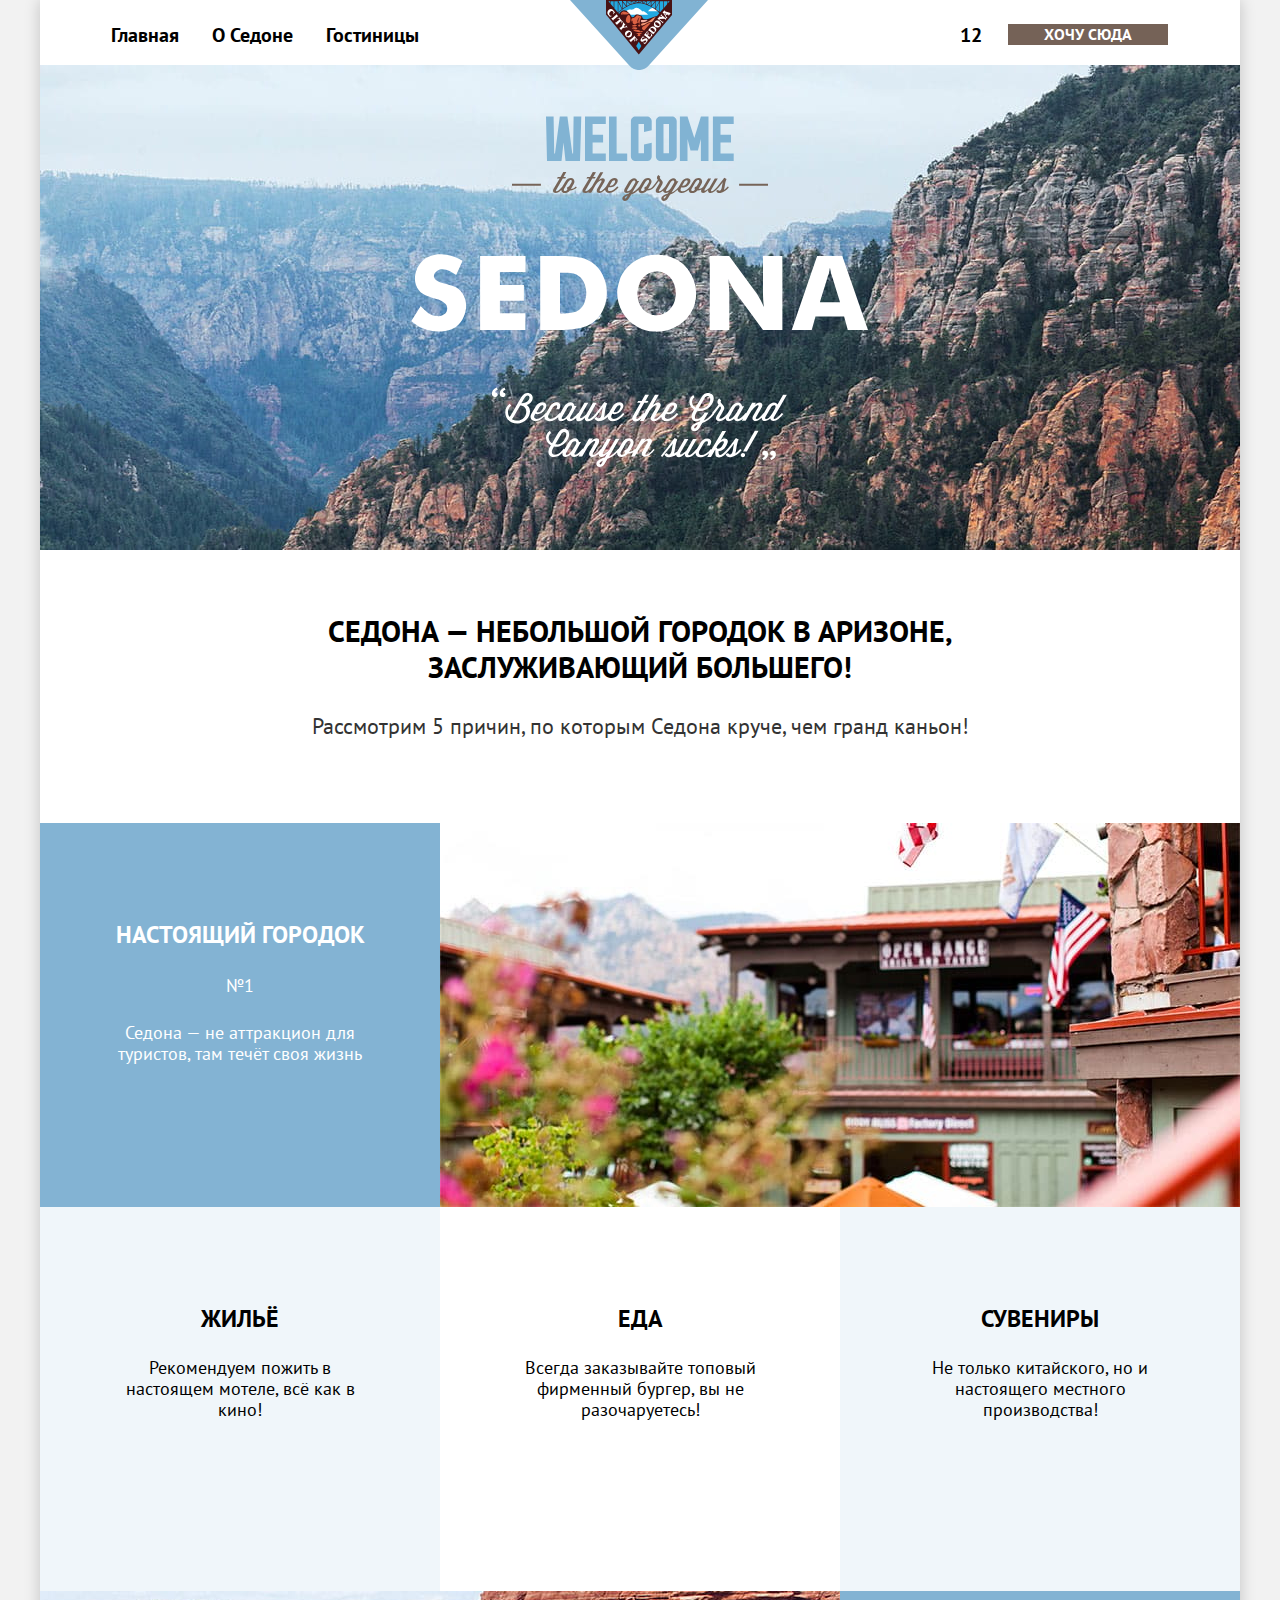
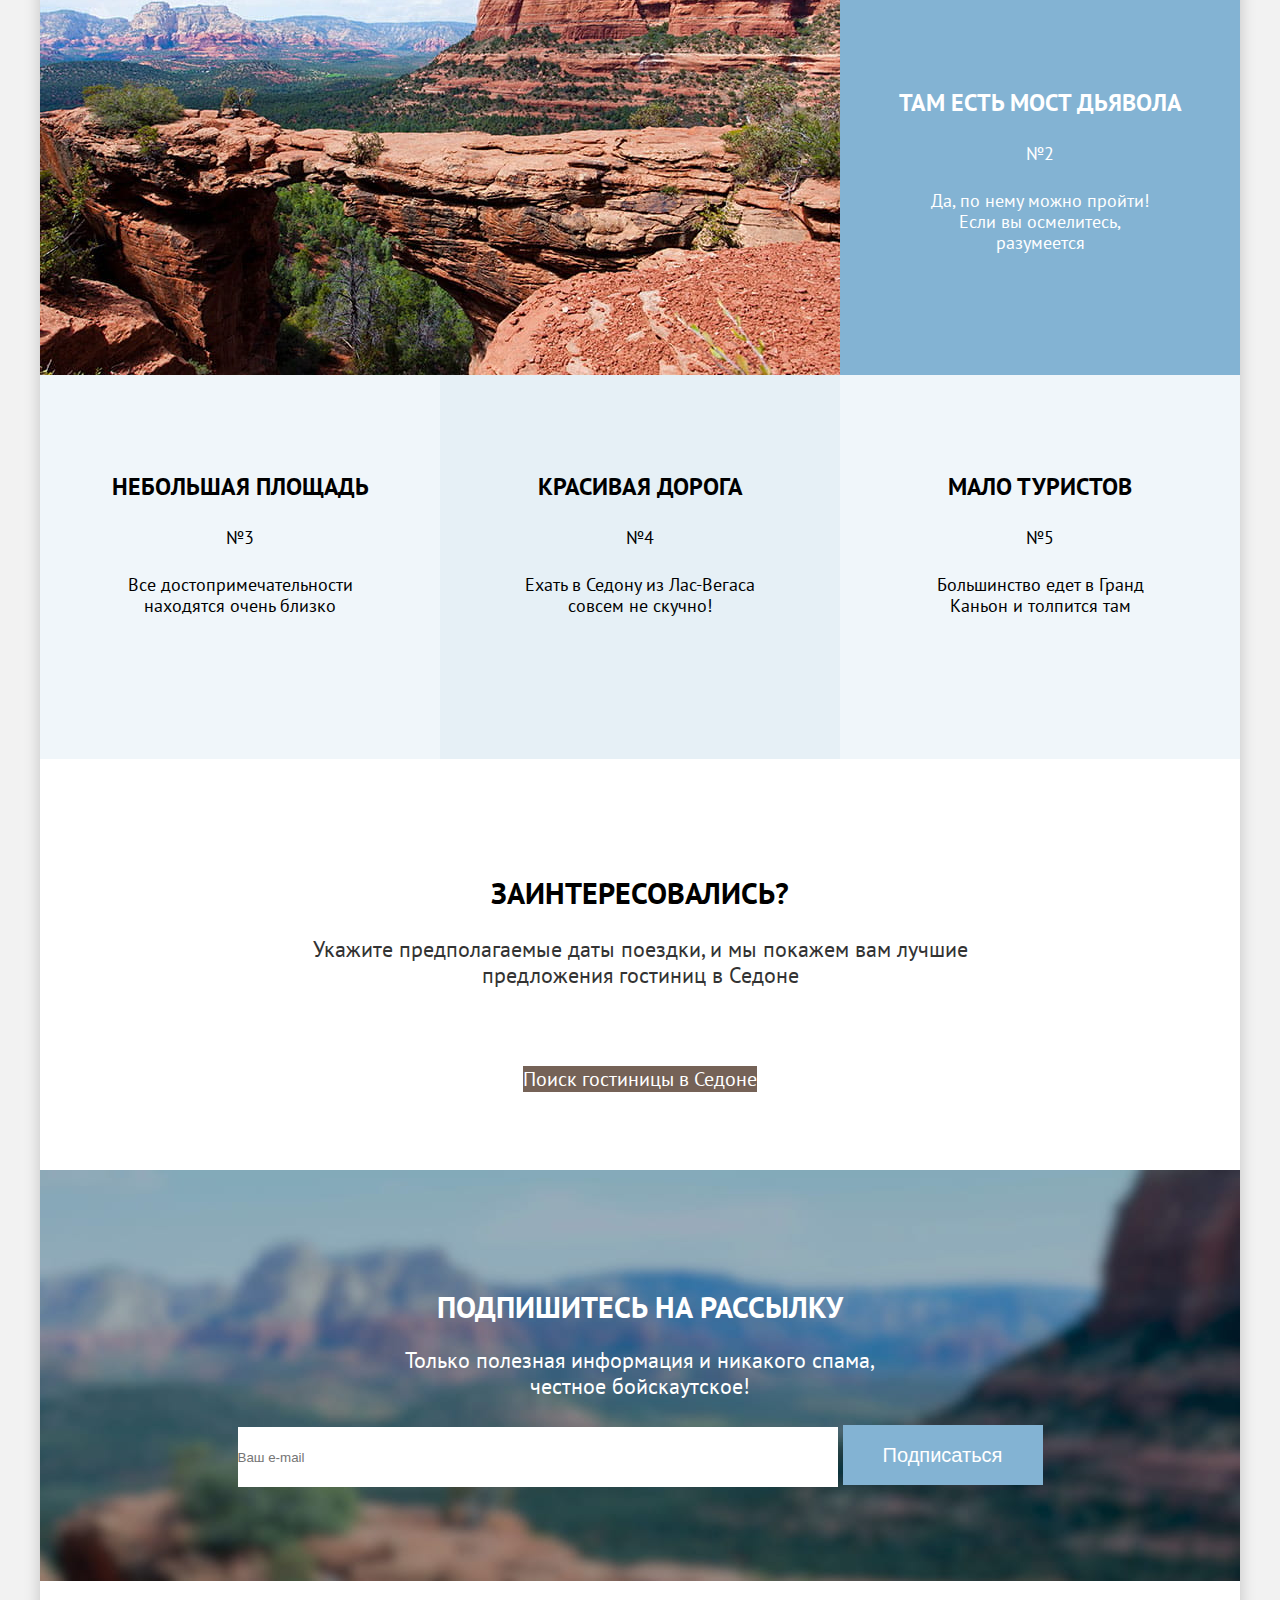
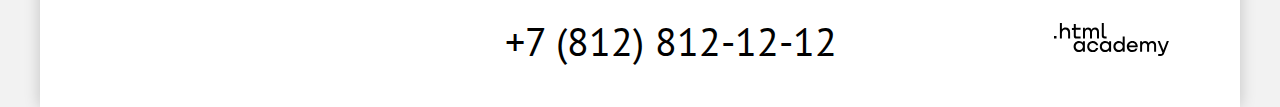
==== index.html @ 2ffa6846 "Сетки компонентов на флексах и гридах" ====
<!DOCTYPE html>
<html lang="ru">
  <head>
    <meta charset="utf-8" />
    <title>HTML Academy: Седона</title>
    <link rel="stylesheet" href="css/styles.css" />
  </head>

  <body>
    <!-- Шапка -->
    <header class="page-header page-container">
      <nav class="navigation header-footer-wrapper">
        <!-- Главная навигация -->
        <ul class="navigation-list">
          <li class="navigation-item">
            <a class="navigation-link" href="#">Главная</a>
          </li>
          <li class="navigation-item">
            <a class="navigation-link" href="about.html">О Седоне</a>
          </li>
          <li class="navigation-item">
            <a class="navigation-link" href="catalog.html">Гостиницы</a>
          </li>
        </ul>
        <!-- Лого -->
        <a class="navigation-link-logo" href="#">
          <img
            class="logo"
            src="img/index/header/sedona_logo.svg"
            width="138"
            height="70"
            alt="Логотип города Седона"
          />
        </a>
        <!-- Пользовательская навигация -->
        <ul class="navigation-user-list">
          <li class="navigation-item">
            <a class="navigation-link navigation-link-search" href="#">
              <span class="visually-hidden"> Поиск </span>
            </a>
          </li>
          <li class="navigation-item">
            <a class="navigation-link" href="#">
              <span class="visually-hidden navigation-link-favorite">
                Избранное
              </span>
              <span class="favorite-hotels-number">12</span>
            </a>
          </li>
          <li class="navigation-item">
            <a class="navigation-link button button-find-navigation" href="#"
              >Хочу сюда</a
            >
          </li>
        </ul>
      </nav>
    </header>
    <main class="main-index page-container">
      <section class="intro-index">
        <!-- Главный заголовок -->
        <h1 class="visually-hidden">
          Бронирование гостиницы для путешествия в Седону. Аризона.
        </h1>
        <!-- Приветственная картинка -->
        <img
          class="intro-index-greeting"
          src="img/index/welcom_section/welcome_text.svg"
          width="458"
          height="352"
          alt="Welcome to the gorgeous Sedona. Becouse the Grand Canyon sucks."
        />
      </section>
      <!-- Преимущества -->
      <section class="advantages">
        <h2 class="advantages-title">
          Седона — небольшой городок в Аризоне, заслуживающий большего!
        </h2>
        <p class="advantages-description">
          Рассмотрим 5 причин, по которым Седона круче, чем гранд каньон!
        </p>
        <h2 class="visually-hidden">5 причин посетить Седону</h2>
        <!-- Flex-обертка всех преимуществ -->
        <ol class="advantages-list advantage-wrapper">
          <!-- Преимущество -1- -->
          <li>
            <!-- Внутренняя Flex-обертка преимуществ -->
            <div class="advantage-wrapper">
              <div class="advantage-blue advantages-item">
                <h3 class="advantage-title">Настоящий городок</h3>
                <p class="advantage-number">№1</p>
                <p class="advantage-description advantages-description-blue">
                  Седона — не аттракцион для туристов, там течёт своя жизнь
                </p>
              </div>
              <img
                class="advantage-picture"
                src="img/index/advantages/advantage_real_town.jpg"
                width="800"
                height="384"
                alt="Дома города Седона"
              />
            </div>
            <!-- Внутренняя Flex-обертка -->
            <ul class="advantages-list advantage-wrapper">
              <li class="advantages-item advantage-icon advantage-grey">
                <h3 class="advantage-title">Жильё</h3>
                <p class="advantage-description">
                  Рекомендуем пожить в настоящем мотеле, всё как в кино!
                </p>
              </li>
              <li class="advantages-item advantage-icon">
                <h3 class="advantage-title">Еда</h3>
                <p class="advantage-description">
                  Всегда заказывайте топовый фирменный бургер, вы не
                  разочаруетесь!
                </p>
              </li>
              <li class="advantages-item advantage-icon advantage-grey">
                <h3 class="advantage-title">Сувениры</h3>
                <p class="advantage-description">
                  Не только китайского, но и настоящего местного производства!
                </p>
              </li>
            </ul>
          </li>
          <!-- Преимущество -2- Flex-обертка -->
          <li class="advantage-wrapper">
            <img
              class="advantage-picture"
              src="img/index/advantages/advantage_devil_bridge.jpg"
              width="800"
              height="384"
              alt="Мост дьявола города Седона"
            />
            <div class="advantage-blue advantages-item">
              <h3 class="advantage-title">Там есть мост дьявола</h3>
              <p class="advantage-number">№2</p>
              <p class="advantage-description advantages-description-blue">
                Да, по нему можно пройти! Если вы осмелитесь, разумеется
              </p>
            </div>
          </li>
          <!-- Преимущество 3 -->
          <li class="advantages-item advantage-grey">
            <h3 class="advantage-title">Небольшая площадь</h3>
            <p class="advantage-number">№3</p>
            <p class="advantage-description">
              Все достопримечательности находятся очень близко
            </p>
          </li>
          <!-- Преимущество 4 -->
          <li class="advantages-item advantage-dark-grey">
            <h3 class="advantage-title">Красивая дорога</h3>
            <p class="advantage-number">№4</p>
            <p class="advantage-description">
              Ехать в Седону из Лас-Вегаса совсем не скучно!
            </p>
          </li>
          <!-- Преимущество 5 -->
          <li class="advantages-item advantage-grey">
            <h3 class="advantage-title">Мало туристов</h3>
            <p class="advantage-number">№5</p>
            <p class="advantage-description">
              Большинство едет в Гранд Каньон и толпится там
            </p>
          </li>
        </ol>
      </section>
      <!-- Поиск отеля по датам -->
      <section class="find-hotel">
        <h2 class="find-hotel-title">Заинтересовались?</h2>
        <p class="find-hotel-description">
          Укажите предполагаемые даты поездки, и мы покажем вам лучшие
          предложения гостиниц в Седоне
        </p>
        <a href="#" class="button-find">Поиск гостиницы в Седоне</a>
      </section>
      <!-- Подписка -->
      <section class="subscribe subscribe-index">
        <h2 class="subscribe-title">Подпишитесь на рассылку</h2>
        <p class="subscribe-description">
          Только полезная информация и никакого спама, честное бойскаутское!
        </p>
        <form class="subscribe-form">
          <label for="subscribe-email" class="visually-hidden"
            >Введите e-mail</label
          >
          <input
            class="subscribe-email"
            id="subscribe-email"
            type="email"
            name="subscribe-email"
            placeholder="Ваш e-mail"
          />
          <button
            class="subscribe-button"
            type="submit"
            name="subscribe-submit"
          >
            Подписаться
          </button>
        </form>
      </section>
    </main>
    <!-- Подвал -->
    <footer class="page-footer">
      <div class="page-container header-footer-wrapper">
        <ul class="footer-social footer-social-list">
          <li class="footer-social-item">
            <a
              class="social-button social-button-twitter"
              href="https://twitter.com/htmlacademy_ru"
            >
              <span class="visually-hidden">Твиттер</span>
            </a>
          </li>
          <li class="footer-social-item">
            <a
              class="social-button social-button-facebook"
              href="https://www.facebook.com/htmlacademy"
            >
              <span class="visually-hidden">Фэйсбук</span>
            </a>
          </li>
          <li class="footer-social-item">
            <a
              class="social-button social-button-youtube"
              href="https://youtube.com/htmlacademy_ru"
            >
              <span class="visually-hidden">Ютуб</span>
            </a>
          </li>
        </ul>
        <p class="footer-contacts-phone">
          <a class="footer-contacts-phone" href="tel:+78128121212"
            >+7 (812) 812-12-12</a
          >
        </p>
        <p class="htmlacademy-link">
          <a href="https://htmlacademy.ru/"
            ><img
              class="footer-logo"
              src="img/index/footer/footer_logo.svg"
              width="115"
              height="34"
              alt="Логотип HTML Academy"
            />
          </a>
        </p>
      </div>
    </footer>
  </body>
</html>
---- css/styles.css ----
/*Colors*/
:root {
  --primary-font-color: black;
  --secondary-font-color: #333333;
  --primary-background-color: #ffffff;
  --image-background-spare-color: #5d8eaf;
  --secondary-background-color: #83b3d3;
  --advantage-background-grey: rgba(131, 179, 211, 0.12);
  --advantage-background-dark-grey: rgba(131, 179, 211, 0.2);
  --find-hotel-button-color: #756257;
  --favorite-hotels-button-color: #7db54f;
  --backing-background: #f2f2f2;
}

@font-face {
  font-family: "PT Sans";
  font-style: normal;
  font-weight: 400;
  src: url("../fonts/ptsans-400.woff2") format("woff2");
  font-display: swap;
}

@font-face {
  font-family: "PT Sans";
  font-style: normal;
  font-weight: 700;
  src: url("../fonts/ptsans-700.woff2") format("woff2");
  font-display: swap;
}

/*Sticky-footer -> height of page*/
html {
  height: 100%;
}

/* CONTAINER /
specify the page_width */
.page-container {
  width: 1200px;
  margin: 0 auto;
}

body {
  min-height: 100%;
  font-family: "PT Sans", Arial, sans-serif;
  font-style: normal;
  font-weight: normal;
  font-size: 18px;
  color: var(--primary-font-color);
  background-color: var(--backing-background);
  width: 1200px;
  margin: 0 auto;
  box-shadow: 0px 0px 15px rgba(0, 0, 0, 0.2);
}

.visually-hidden {
  position: absolute;
  width: 1px;
  height: 1px;
  margin: -1px;
  padding: 0;
  border: 0;
  clip: rect(0 0 0 0);
  overflow: hidden;
}

/*Index_welcome_section*/
.intro-index {
  color: var(--primary-background-color);
  background-color: var(--image-background-spare-color);
  min-height: 485px;
  background-image: url("../img/index/welcom_section/index-background.jpg");
  background-size: 100% auto;
  background-repeat: no-repeat;
  text-align: center;
}

.intro-index-greeting {
  margin-top: 51px;
  margin-left: auto;
  margin-right: auto;
}

/*Header-navigation*/
.page-header {
  height: 65px;
  background: var(--primary-background-color);
}

.header-footer-wrapper {
  display: flex;
  flex-direction: row;
  padding: 0;
  margin: 0;
}

.navigation-list {
  width: 459px;
  display: grid;
  grid-template-columns: repeat(4, max-content);
  gap: 33px;
  margin-left: 71px;
  margin-top: 19px;
  margin-bottom: 20px;
  margin-right: 0;
  padding: 0;
  list-style: none;
}

.navigation-item {
  align-self: center;
}

.navigation-user-list {
  max-width: 251px;
  display: grid;
  grid-template-columns: 18px 27px 160px;
  gap: 21px;
  margin-right: 72px;
  margin-top: 19px;
  margin-bottom: 20px;
  margin-left: auto;
  padding: 0;
  list-style: none;
}

.navigation-link {
  margin: 0;
  padding: 0;
  display: block;
  font-weight: bold;
  font-size: 20px;
  line-height: 26px;
  color: inherit;
  text-decoration: none;
}

.logo {
  display: block;
}

/* Mini-header-on-catalog-page */
.breadcrumbs {
  display: flex;
  flex-direction: row;
  margin-top: 5px;
  margin-bottom: 45px;
  padding: 0;
  font-size: 16px;
  line-height: 21px;
  color: inherit;
  text-decoration: none;
  list-style: none;
}

/*All small buttons*/
.button {
  font-weight: bold;
  font-size: 16px;
  line-height: 21px;
  text-align: center;
  text-transform: uppercase;
  text-decoration: none;
  color: var(--primary-background-color);
  border: none;
  margin: 0;
}

/*header-button*/
.button-find-navigation {
  background-color: var(--find-hotel-button-color);
}

/* Primary-background */
.main-index,
.page-footer,
.main-catalog {
  background: var(--primary-background-color);
}

/*Index_advantages*/
.advantages-list {
  list-style: none;
  padding: 0;
  margin: 0;
}

.advantages-item {
  width: 400px;
  height: 384px;
  text-align: center;
}

/* Флекс для построения плитки преимуществ */
.advantage-wrapper {
  display: flex;
  flex-direction: row;
  flex-wrap: wrap;
  margin: 0;
  padding: 0;
}

.advantages {
  text-align: center;
}

.advantage-blue {
  color: var(--primary-background-color);
  background-color: var(--secondary-background-color);
}

.advantage-grey {
  background-color: var(--advantage-background-grey);
}

.advantage-dark-grey {
  background-color: var(--advantage-background-dark-grey);
}

/* Common-title-description */
.advantages-title {
  font-weight: bold;
  font-size: 30px;
  line-height: 36px;
  text-align: center;
  text-transform: uppercase;
  margin-top: 63px;
  margin-left: 240px;
  margin-right: 240px;
  margin-bottom: 23px;
}

.advantages-description {
  font-size: 22px;
  line-height: 36px;
  text-align: center;
  color: var(--secondary-font-color);
  margin-bottom: 79px;
}

/* Title-description-of-every-advantage */
.advantage-title {
  font-weight: bold;
  font-size: 24px;
  line-height: 28px;
  text-align: center;
  text-transform: uppercase;
  margin-top: 98px;
}

.advantage-description {
  font-size: 18px;
  line-height: 21px;
  text-align: center;
  margin-left: 75px;
  margin-right: 75px;
}

.advantage-number {
  margin-top: 25px;
  margin-bottom: 25px;
}

.advantages-description-blue {
  color: var(--primary-background-color);
}

/*Index-Find-hotel-section*/
.find-hotel {
  text-align: center;
  padding-top: 91px;
  padding-bottom: 73px;
}

.find-hotel-title {
  font-weight: bold;
  font-size: 30px;
  line-height: 36px;
  text-transform: uppercase;
  margin-left: 240px;
  margin-right: 240px;
}

.find-hotel-description {
  font-size: 22px;
  line-height: 26px;
  color: var(--secondary-font-color);
  margin-left: 240px;
  margin-right: 240px;
  margin-bottom: 73px;
}

/*Index-button-Find-hotel-in-Sedona*/
.button-find {
  font-size: 20px;
  line-height: 36px;
  text-decoration: none;
  color: var(--primary-background-color);
  background-color: var(--find-hotel-button-color);
  border: none;
  margin-left: 312px;
  margin-right: 312px;
  width: 575px;
  height: 60px;
}

/*Subscribe_section*/
.subscribe {
  text-align: center;
  padding-top: 94px;
  padding-bottom: 94px;
}

.subscribe-title {
  font-weight: bold;
  font-size: 30px;
  line-height: 36px;
  text-transform: uppercase;
  margin-left: 240px;
  margin-right: 240px;
  margin-bottom: 15px;
}

.subscribe-description {
  font-size: 22px;
  line-height: 26px;
  text-align: center;
  margin-left: 340px;
  margin-right: 340px;
  margin-bottom: 26px;
}

.subscribe-email {
  width: 600px;
  height: 60px;
  padding: 0;
  border: none;
  margin: 0;
  box-sizing: border-box;
}

.subscribe-email-catalog {
  background-color: var(--backing-background);
}

.subscribe-button {
  width: 200px;
  height: 60px;
  font-size: 20px;
  line-height: 26px;
  color: var(--primary-background-color);
  background-color: var(--secondary-background-color);
  border: none;
  padding: 0;
  margin: 0;
}

/*Index-subscribe*/
.subscribe-index {
  color: var(--primary-background-color);
  background-color: var(--image-background-spare-color);
  max-height: 411px;
  background-image: url("../img/index/subscribe_index_background.jpg");
  background-size: 100% auto;
  background-repeat: no-repeat;
}

/*Footer*/
.footer-social {
  display: grid;
  grid-template-columns: 18px 10px 20px;
  gap: 20px;
  padding: 0;
  list-style: none;
  width: 120px;
  margin-left: 72px;
  margin-right: 48px;
}

.social-button {
  color: inherit;
  text-decoration: none;
}

.footer-contacts-phone {
  width: 720px;
  font-size: 40px;
  line-height: 40px;
  text-align: center;
  text-transform: uppercase;
  color: inherit;
  text-decoration: none;
  margin-left: 61px;
  margin-right: 53px;
}

.htmlacademy-link {
  display: block;
  margin-right: 71px;
  margin-top: 42px;
  margin-bottom: 45px;
}

/*Catalog*/
.catalog-hotels {
  min-height: 408px;
  color: var(--primary-background-color);
  background-color: var(--image-background-spare-color);
  background-image: url("../img/catalog/catalog-background.jpg");
  background-size: 100% auto;
  background-repeat: no-repeat;
}

/*Catalog-Title*/
.catalog-wrapper {
  display: flex;
  flex-direction: row;
  flex-wrap: wrap;
  margin: 0;
  padding-left: 71px;
  padding-right: 71px;
  /* padding-top: 35px;   */
}

.catalog-inner-header {
  flex-grow: 1;
  width: 100%;
}

.catalog-hotels-title {
  font-weight: bold;
  font-size: 60px;
  line-height: 78px;
  margin-top: 35px;
  margin-bottom: 0;
}

/*Catalog-title-of-filters-kind*/
.catalog-filter {
  min-width: 1057px;
}

.catalog-filter-wrapper {
  display: flex;
  flex-direction: row;
  flex-wrap: wrap;
  margin: 0;
  padding: 0;
}

.catalog-filter-title {
  font-weight: bold;
  font-size: 20px;
  line-height: 26px;
  margin-bottom: 30px;
  padding: 0;
}

/*Catalog-Button-apply-filters*/
.catalog-filter-button {
  width: 160px;
  height: 48px;
  background-color: var(--secondary-background-color);
  border: none;
  padding: 0;
}

/*Catalog-Button-reset-filters*/
.catalog-filter-reset {
  text-align: center;
  background-color: transparent;
  border: none;
  color: var(--primary-background-color);
  width: 160px;
  height: 48px;
  font-size: 17px;
  line-height: 23px;
}

/* Группы фильтров */
.catalog-filter-group {
  margin-left: 0;
  border: 0 none;
}

.catalog-filter-list {
  width: max-content;
  list-style: none;
  padding: 0;
  margin: 0;
}

.catalog-filter-item {
  margin-bottom: 13px;
  margin-right: 0;
}

.filter-infrastructure {
  width: 150px;
  margin-right: 67px;
  padding: 0;
}

.filter-acomadation_type {
  width: 160px;
  margin-right: 152px;
  padding: 0;
}

.filter-price {
  width: 287px;
  padding: 0;
  margin-right: auto;
}

.filter-buttons {
  width: 160px;
  padding-top: 60px;
  padding-left: 0;
  padding-right: 0;
  margin: 0;
}

/*Catalog-Title-of-search-results*/
.search-result {
  display: flex;
  flex-direction: column;
}

/* wrapper */
.upper-panel-search-result {
  display: flex;
  flex-direction: row;
  min-width: 1057px;
  margin-top: 44px;
  margin-bottom: 42px;
  padding: 0;
}

.search-result h2 {
  min-width: 337px;
  font-weight: bold;
  font-size: 30px;
  line-height: 39px;
  text-transform: uppercase;
  margin-top: 0;
  margin-bottom: 0;
  margin-right: 192px;
}

/*sorting-search-results*/
.select-control {
  width: 287px;
  height: 48px;
  color: var(--secondary-font-color);
  margin-right: 81px;
}

.button-view {
  width: 48px;
  height: 48px;
  box-sizing: border-box;
}

.button-cards {
  margin-right: auto;
}

.button-list {
  margin-left: auto;
}

/*Catalog-hotels-card*/
.hotel-card {
  min-width: 1056px;
  min-height: 123px;
  display: grid;
  grid-template-columns: 217px 159px 521px 1fr;
  grid-template-rows: 31px 54px 1fr;
  margin-top: 28px;
  margin-bottom: 58px;
  color: var(--secondary-font-color);
}

.hotel-card-image {
  grid-column: 1/2;
  grid-row: 1/-1;
}

/*Catalog-hotel-title*/
.hotel-card-link {
  font-weight: bold;
  font-size: 24px;
  line-height: 31px;
  color: var(--primery-color);
  text-decoration: none;
  grid-column: 2/4;
  grid-row: 1/2;
}

.hotel-card-title {
  margin: 0;
}

.hotel-card-acomadation-type {
  grid-column: 2/3;
  grid-row: 2/3;
  margin: 0;
}

.hotel-card-price {
  grid-column: 3/4;
  grid-row: 2/3;
  margin: 0;
}

/*Catalog-Button-on-hotel-card-more-information*/
.hotel-card-button {
  width: 151px;
  height: 37px;
  background-color: var(--find-hotel-button-color);
  grid-column: 2/3;
  grid-row: 3/4;
}

/*Catalog-Button-on-hotel-card-to-favorite*/
.hotel-to-favorite {
  width: 160px;
  height: 37px;
  background-color: var(--secondary-background-color);
  grid-column: 3/4;
  grid-row: 3/4;
}

/*Catalog-Button-on-hotel-card-in-favorite*/
.hotel-in-favorite {
  width: 160px;
  height: 37px;
  background-color: var(--favorite-hotels-button-color);
  grid-column: 3/4;
  grid-row: 3/4;
}

/*Catalog-rating-of-hotel*/
.rating {
  font-size: 16px;
  line-height: 21px;
  text-align: center;
  text-transform: uppercase;
  color: var(--secondary-font-color);
  background-color: var(--backing-background);
  grid-column: 4/5;
  grid-row: 3/4;
  margin: 0;
}

/*Catalog-pagination-buttons*/
.lower-panel-search-result {
  margin-top: 31px;
  min-width: 1057px;
  display: flex;
  flex-direction: row;
  justify-content: space-between;
}

.pagination {
  max-width: 370px;
  display: grid;
  grid-auto-flow: column;
  gap: 7px;
  margin: 0;
  padding: 0;
}

.pagination-item {
  display: grid;
  width: 55px;
  height: 55px;
  box-sizing: border-box;
  list-style: none;
  background-color: var(--secondary-background-color);
}

.pagination-link {
  display: block;
  margin: auto;
  font-weight: bold;
  font-size: 20px;
  line-height: 26px;
  text-transform: uppercase;
  text-decoration: none;
  color: var(--primary-background-color);
  border: none;
  text-align: center;
}

.pagination-more {
  width: 625px;
  height: 55px;
  background-color: var(--secondary-background-color);
}

.pagination-current {
  color: var(--primary-font-color);
  background-color: var(--backing-background);
}

.hotels-on-page {
  padding-top: 3px;
}

.select-control-pages {
  width: 160px;
  height: 48px;
  margin-left: 51px;
}
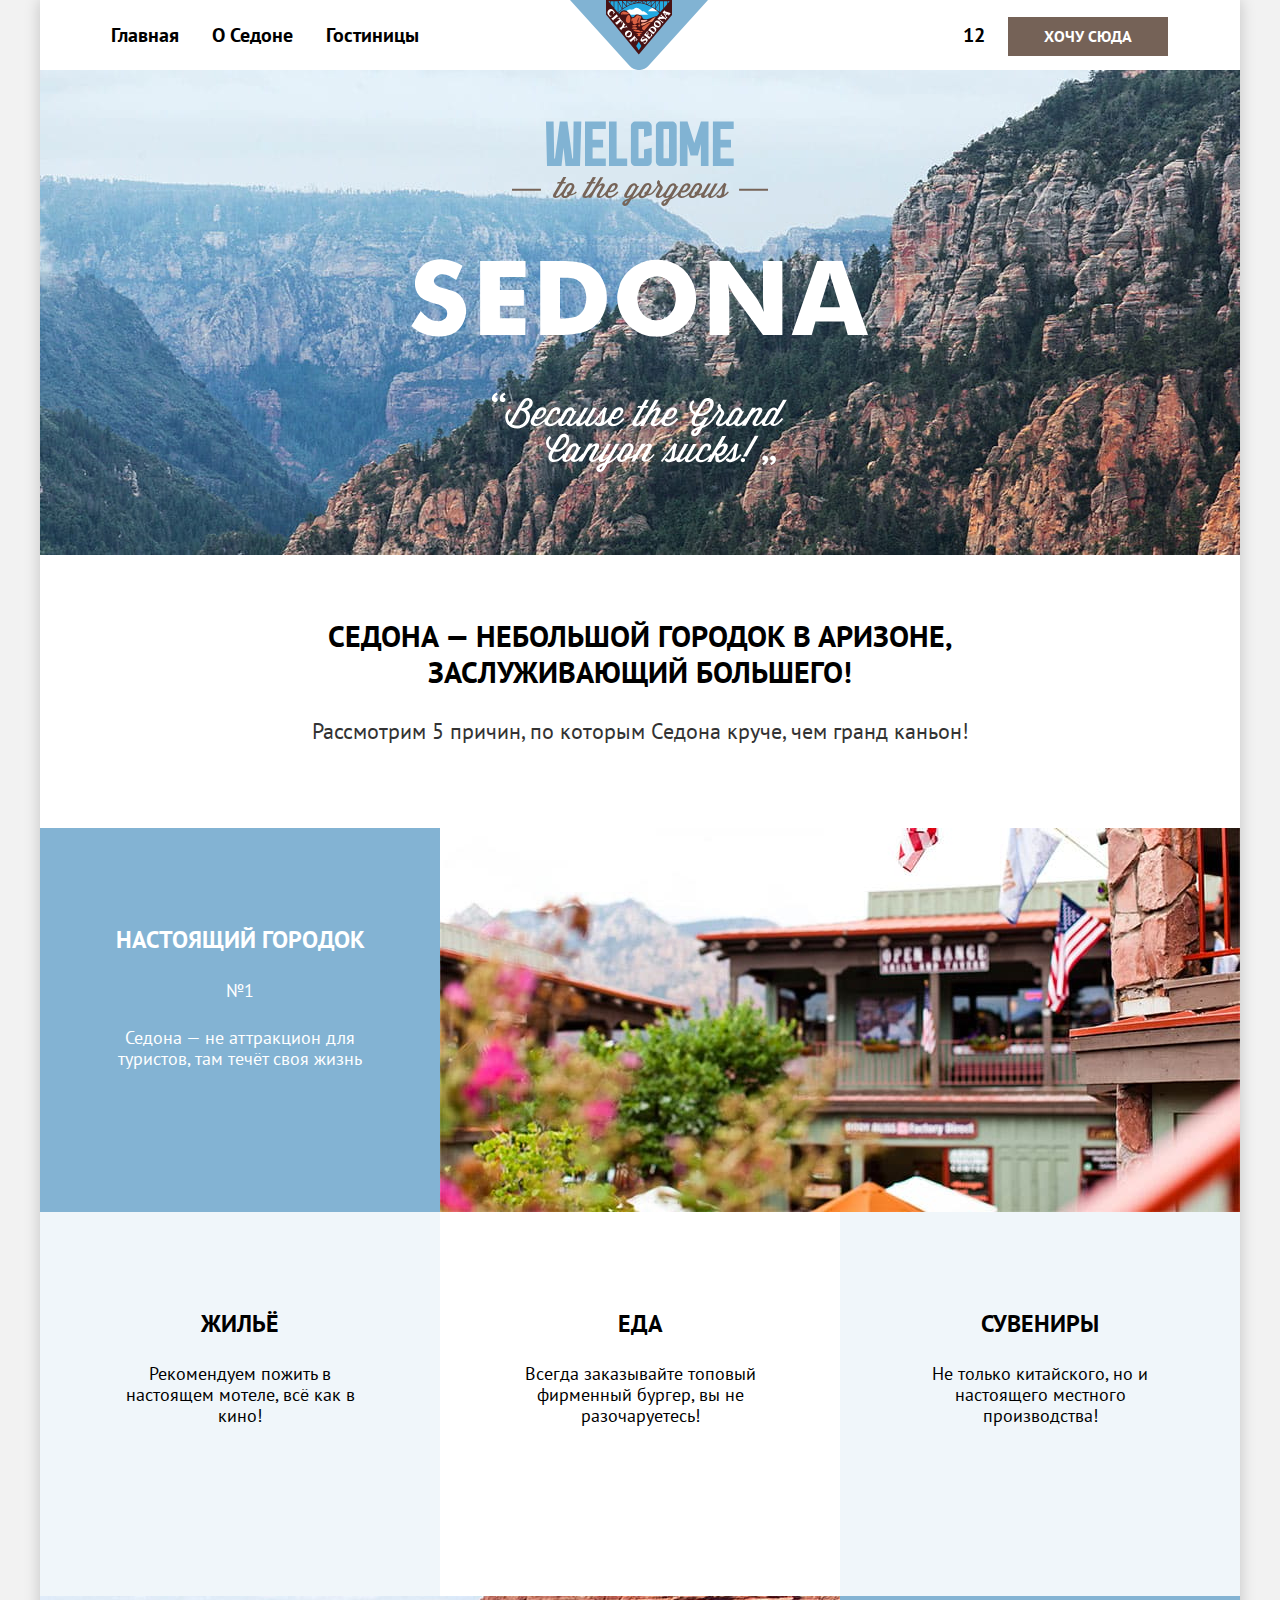
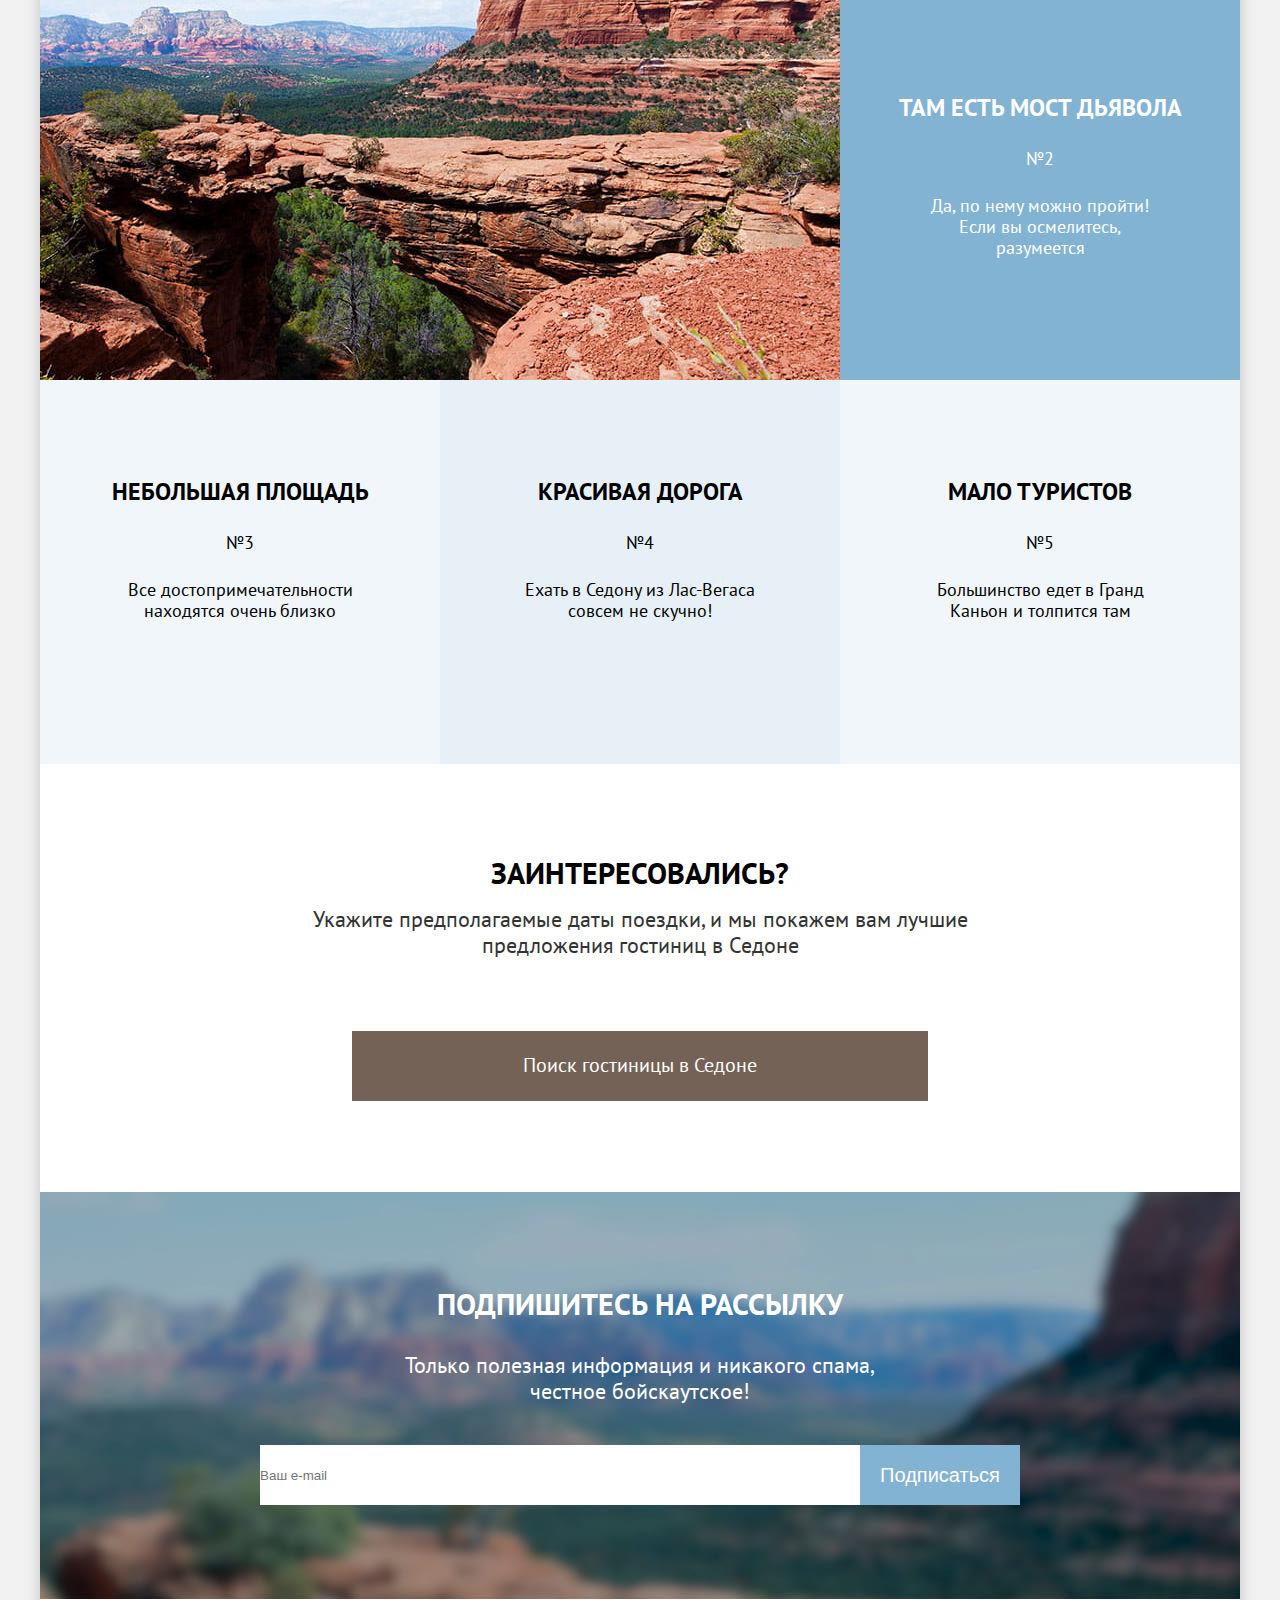
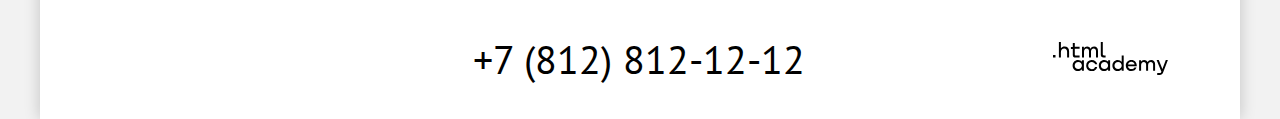
==== commit 9ea30a8b: "сетки на гридах для подходящих компонентов" ====
--- a/index.html
+++ b/index.html
@@ -8,54 +8,56 @@
 
   <body>
     <!-- Шапка -->
-    <header class="page-header page-container">
-      <nav class="navigation header-footer-wrapper">
-        <!-- Главная навигация -->
-        <ul class="navigation-list">
-          <li class="navigation-item">
-            <a class="navigation-link" href="#">Главная</a>
-          </li>
-          <li class="navigation-item">
-            <a class="navigation-link" href="about.html">О Седоне</a>
-          </li>
-          <li class="navigation-item">
-            <a class="navigation-link" href="catalog.html">Гостиницы</a>
-          </li>
-        </ul>
-        <!-- Лого -->
-        <a class="navigation-link-logo" href="#">
-          <img
-            class="logo"
-            src="img/index/header/sedona_logo.svg"
-            width="138"
-            height="70"
-            alt="Логотип города Седона"
-          />
-        </a>
-        <!-- Пользовательская навигация -->
-        <ul class="navigation-user-list">
-          <li class="navigation-item">
-            <a class="navigation-link navigation-link-search" href="#">
-              <span class="visually-hidden"> Поиск </span>
-            </a>
-          </li>
-          <li class="navigation-item">
-            <a class="navigation-link" href="#">
-              <span class="visually-hidden navigation-link-favorite">
-                Избранное
-              </span>
-              <span class="favorite-hotels-number">12</span>
-            </a>
-          </li>
-          <li class="navigation-item">
-            <a class="navigation-link button button-find-navigation" href="#"
-              >Хочу сюда</a
-            >
-          </li>
-        </ul>
-      </nav>
+    <header class="page-header">
+      <div class="container">
+        <nav class="navigation header-wrapper">
+          <!-- Главная навигация -->
+          <ul class="navigation-list">
+            <li class="navigation-item">
+              <a class="navigation-link" href="#">Главная</a>
+            </li>
+            <li class="navigation-item">
+              <a class="navigation-link" href="about.html">О Седоне</a>
+            </li>
+            <li class="navigation-item">
+              <a class="navigation-link" href="catalog.html">Гостиницы</a>
+            </li>
+          </ul>
+          <!-- Лого -->
+          <a class="navigation-link-logo" href="#">
+            <img
+              class="logo"
+              src="img/index/header/sedona_logo.svg"
+              width="138"
+              height="70"
+              alt="Логотип города Седона"
+            />
+          </a>
+          <!-- Пользовательская навигация -->
+          <ul class="navigation-user-list">
+            <li class="navigation-item">
+              <a class="navigation-link navigation-link-search" href="#">
+                <span class="visually-hidden"> Поиск </span>
+              </a>
+            </li>
+            <li class="navigation-item">
+              <a class="navigation-link" href="#">
+                <span class="visually-hidden navigation-link-favorite">
+                  Избранное
+                </span>
+                <span class="favorite-hotels-number">12</span>
+              </a>
+            </li>
+            <li class="navigation-item">
+              <a class="navigation-link button button-find-navigation" href="#"
+                >Хочу сюда</a
+              >
+            </li>
+          </ul>
+        </nav>
+      </div>
     </header>
-    <main class="main-index page-container">
+    <main class="main-index">
       <section class="intro-index">
         <!-- Главный заголовок -->
         <h1 class="visually-hidden">
@@ -78,12 +80,10 @@
         <p class="advantages-description">
           Рассмотрим 5 причин, по которым Седона круче, чем гранд каньон!
         </p>
-        <h2 class="visually-hidden">5 причин посетить Седону</h2>
-        <!-- Flex-обертка всех преимуществ -->
+        <h2 class="visually-hidden">5 причин посетить Седону</h2>        
         <ol class="advantages-list advantage-wrapper">
-          <!-- Преимущество -1- -->
-          <li>
-            <!-- Внутренняя Flex-обертка преимуществ -->
+          <!-- Преимущество 1 -->
+          <li>            
             <div class="advantage-wrapper">
               <div class="advantage-blue advantages-item">
                 <h3 class="advantage-title">Настоящий городок</h3>
@@ -100,7 +100,7 @@
                 alt="Дома города Седона"
               />
             </div>
-            <!-- Внутренняя Flex-обертка -->
+            <!-- Жилье/ Еда / Сувениры -->
             <ul class="advantages-list advantage-wrapper">
               <li class="advantages-item advantage-icon advantage-grey">
                 <h3 class="advantage-title">Жильё</h3>
@@ -123,7 +123,7 @@
               </li>
             </ul>
           </li>
-          <!-- Преимущество -2- Flex-обертка -->
+          <!-- Преимущество 2 -->
           <li class="advantage-wrapper">
             <img
               class="advantage-picture"
@@ -204,49 +204,51 @@
     </main>
     <!-- Подвал -->
     <footer class="page-footer">
-      <div class="page-container header-footer-wrapper">
-        <ul class="footer-social footer-social-list">
-          <li class="footer-social-item">
-            <a
-              class="social-button social-button-twitter"
-              href="https://twitter.com/htmlacademy_ru"
+      <div class="container">
+        <div class="footer-wrapper">
+          <ul class="footer-social footer-social-list">
+            <li class="footer-social-item">
+              <a
+                class="social-button social-button-twitter"
+                href="https://twitter.com/htmlacademy_ru"
+              >
+                <span class="visually-hidden">Твиттер</span>
+              </a>
+            </li>
+            <li class="footer-social-item">
+              <a
+                class="social-button social-button-facebook"
+                href="https://www.facebook.com/htmlacademy"
+              >
+                <span class="visually-hidden">Фэйсбук</span>
+              </a>
+            </li>
+            <li class="footer-social-item">
+              <a
+                class="social-button social-button-youtube"
+                href="https://youtube.com/htmlacademy_ru"
+              >
+                <span class="visually-hidden">Ютуб</span>
+              </a>
+            </li>
+          </ul>
+          <p class="footer-contacts">
+            <a class="footer-contacts-phone" href="tel:+78128121212"
+              >+7 (812) 812-12-12</a
             >
-              <span class="visually-hidden">Твиттер</span>
+          </p>
+          <p class="htmlacademy-copyright">
+            <a class="htmlacademy-link" href="https://htmlacademy.ru/"
+              ><img
+                class="footer-logo"
+                src="img/index/footer/footer_logo.svg"
+                width="115"
+                height="34"
+                alt="Логотип HTML Academy"
+              />
             </a>
-          </li>
-          <li class="footer-social-item">
-            <a
-              class="social-button social-button-facebook"
-              href="https://www.facebook.com/htmlacademy"
-            >
-              <span class="visually-hidden">Фэйсбук</span>
-            </a>
-          </li>
-          <li class="footer-social-item">
-            <a
-              class="social-button social-button-youtube"
-              href="https://youtube.com/htmlacademy_ru"
-            >
-              <span class="visually-hidden">Ютуб</span>
-            </a>
-          </li>
-        </ul>
-        <p class="footer-contacts-phone">
-          <a class="footer-contacts-phone" href="tel:+78128121212"
-            >+7 (812) 812-12-12</a
-          >
-        </p>
-        <p class="htmlacademy-link">
-          <a href="https://htmlacademy.ru/"
-            ><img
-              class="footer-logo"
-              src="img/index/footer/footer_logo.svg"
-              width="115"
-              height="34"
-              alt="Логотип HTML Academy"
-            />
-          </a>
-        </p>
+          </p>
+        </div>
       </div>
     </footer>
   </body>
--- a/css/styles.css
+++ b/css/styles.css
@@ -35,10 +35,12 @@
 
 /* CONTAINER /
 specify the page_width */
-.page-container {
-  width: 1200px;
+
+.container {
   margin: 0 auto;
-}
+  padding-left: 71px;
+  padding-right: 72px;
+} 
 
 body {
   min-height: 100%;
@@ -68,26 +70,27 @@
 .intro-index {
   color: var(--primary-background-color);
   background-color: var(--image-background-spare-color);
-  min-height: 485px;
+  min-height: 485px; 
   background-image: url("../img/index/welcom_section/index-background.jpg");
   background-size: 100% auto;
   background-repeat: no-repeat;
   text-align: center;
+  display: flex;
+  justify-content: center;  
+  margin-bottom: 63px;  
 }
 
 .intro-index-greeting {
-  margin-top: 51px;
-  margin-left: auto;
-  margin-right: auto;
+  padding-top: 51px;
 }
 
 /*Header-navigation*/
 .page-header {
-  height: 65px;
+  min-height: 65px;
   background: var(--primary-background-color);
 }
 
-.header-footer-wrapper {
+.header-wrapper {
   display: flex;
   flex-direction: row;
   padding: 0;
@@ -98,17 +101,15 @@
   width: 459px;
   display: grid;
   grid-template-columns: repeat(4, max-content);
-  gap: 33px;
-  margin-left: 71px;
-  margin-top: 19px;
-  margin-bottom: 20px;
-  margin-right: 0;
+  gap: 33px; 
+  margin: 0;
   padding: 0;
   list-style: none;
 }
 
 .navigation-item {
-  align-self: center;
+  align-self: center; 
+  justify-self: center;
 }
 
 .navigation-user-list {
@@ -116,18 +117,22 @@
   display: grid;
   grid-template-columns: 18px 27px 160px;
   gap: 21px;
-  margin-right: 72px;
-  margin-top: 19px;
-  margin-bottom: 20px;
+  margin: 0;
+  padding: 0;
+  list-style: none;
   margin-left: auto;
-  padding: 0;
-  list-style: none;
+}
+
+/*header-button*/
+.button-find-navigation {
+  background-color: var(--find-hotel-button-color);
+  padding-top: 9px;
+  padding-bottom: 10px; 
+  padding-left: 36px;
+  padding-right: 36px;
 }
 
 .navigation-link {
-  margin: 0;
-  padding: 0;
-  display: block;
   font-weight: bold;
   font-size: 20px;
   line-height: 26px;
@@ -139,11 +144,315 @@
   display: block;
 }
 
+/*All small buttons*/
+.button {
+  font-weight: bold;
+  font-size: 16px;
+  line-height: 21px;
+  text-align: center;
+  text-transform: uppercase;
+  text-decoration: none;
+  color: var(--primary-background-color);
+  border: none;
+  margin: 0;
+}
+
+
+/* Primary-background */
+.main-index,
+.main-catalog {
+  background: var(--primary-background-color);
+}
+
+/*Index_advantages*/
+.advantages-list {
+  list-style: none;
+  padding: 0;
+  margin: 0;
+}
+
+.advantages-item {
+  width: 400px;
+  min-height: 384px;
+  text-align: center;
+  padding-top: 98px;
+  box-sizing: border-box;
+}
+
+/* Флекс для построения плитки преимуществ */
+.advantage-wrapper {
+  display: flex;
+  flex-direction: row;
+  flex-wrap: wrap;
+  margin: 0;
+  padding: 0;
+}
+
+.advantages {
+  text-align: center;
+}
+
+.advantage-blue {
+  color: var(--primary-background-color);
+  background-color: var(--secondary-background-color);
+}
+
+.advantage-grey {
+  background-color: var(--advantage-background-grey);
+}
+
+.advantage-dark-grey {
+  background-color: var(--advantage-background-dark-grey);
+}
+
+/* Common-title-description */
+.advantages-title {
+  font-weight: bold;
+  font-size: 30px;
+  line-height: 36px;
+  text-align: center;
+  text-transform: uppercase;
+  margin: 0 auto;  
+  padding: 0 240px;
+  margin-bottom: 23px;
+}
+
+.advantages-description {
+  font-size: 22px;
+  line-height: 36px;
+  text-align: center;
+  color: var(--secondary-font-color);
+  padding: 0 auto;
+  margin-top: 0;
+  margin-bottom: 79px;
+}
+
+/* Title-description-of-every-advantage */
+.advantage-title {
+  font-weight: bold;
+  font-size: 24px;
+  line-height: 28px;
+  text-align: center;
+  text-transform: uppercase;
+  padding: 0 auto;
+  margin-top: 0;
+  margin-bottom: 25px;
+}
+
+.advantage-description {
+  font-size: 18px;
+  line-height: 21px;
+  text-align: center;
+  margin: 0 auto;
+  padding: 0 75px;
+}
+
+.advantage-number {
+  margin-top: 0;
+  margin-bottom: 25px;
+}
+
+.advantages-description-blue {
+  color: var(--primary-background-color);
+}
+
+.advantage-picture {
+  display: inline-block;
+}
+
+/*Index-Find-hotel-section*/
+.find-hotel {
+  text-align: center;
+  padding-top: 91px;
+  margin-bottom: 91px;
+}
+
+.find-hotel-title {
+  font-weight: bold;
+  font-size: 30px;
+  line-height: 36px;
+  text-transform: uppercase;
+  margin-top: 0;
+  margin-bottom: 15px;
+}
+
+.find-hotel-description {
+  font-size: 22px;
+  line-height: 26px;
+  color: var(--secondary-font-color);
+  margin-top: 0;
+  margin-bottom: 73px;
+  padding: 0 250px;
+}
+
+/*Index-button-Find-hotel-in-Sedona*/
+.button-find {
+  display: inline-block;
+  font-size: 20px;
+  line-height: 36px;
+  text-decoration: none;
+  color: var(--primary-background-color);
+  background-color: var(--find-hotel-button-color);
+  border: none;
+  margin: 0;  
+  padding-left: 171px;
+  padding-right: 171px;
+  padding-top: 16px;
+  padding-bottom: 18px;
+}
+
+/*Subscribe_section*/
+.subscribe {
+  text-align: center;
+  padding-top: 94px;
+  padding-bottom: 94px;
+}
+
+.subscribe-title {
+  font-weight: bold;
+  font-size: 30px;
+  line-height: 36px;
+  text-transform: uppercase;
+  padding: 0 auto;
+  margin-top: 0;
+  margin-bottom: 30px;
+}
+
+.subscribe-description {
+  font-size: 22px;
+  line-height: 26px;
+  text-align: center;
+  padding: 0 340px;  
+  margin-top: 0;
+  margin-bottom: 41px;
+}
+
+.subscribe-form {
+  display: flex;
+  justify-content: center;
+}
+
+.subscribe-email {
+  width: 600px;
+  height: 60px;
+  padding: 0;
+  border: none;
+  margin: 0;
+  box-sizing: border-box;
+}
+
+.subscribe-email-catalog {
+  background-color: var(--backing-background);
+}
+
+.subscribe-button {  
+  font-size: 20px;
+  line-height: 26px;
+  color: var(--primary-background-color);
+  background-color: var(--secondary-background-color);
+  border: none;  
+  padding-left: 20px;
+  padding-right: 20px;
+  margin: 0;
+}
+
+/*Index-subscribe*/
+.subscribe-index {
+  color: var(--primary-background-color);
+  background-color: var(--image-background-spare-color);
+  max-height: 411px;
+  background-image: url("../img/index/subscribe_index_background.jpg");
+  background-size: 100% auto;
+  background-repeat: no-repeat;
+}
+
+/*Footer*/
+.page-footer {  
+  background: var(--primary-background-color);
+}
+
+.footer-wrapper {
+  display: flex;
+  flex-direction: row;
+  padding: 0;
+  margin: 0;
+  min-height: 120px;
+  align-items: center;
+}
+
+.footer-social {
+  display: grid;
+  grid-template-columns: 18px 10px 20px;
+  gap: 20px;
+  padding: 0;
+  list-style: none;
+  width: 168px;
+  margin: 0;
+}
+
+.social-button {
+  color: inherit;
+  text-decoration: none;
+}
+ 
+.footer-contacts {
+  width: 720px;
+  margin: 0;  
+  text-align: center; 
+}
+
+.footer-contacts-phone {  
+  font-size: 40px;
+  line-height: 40px;
+  text-transform: uppercase;
+  color: inherit;
+  text-decoration: none;  
+}
+
+.htmlacademy-copyright {
+  margin-left: auto;
+  margin-top: 0;
+  margin-bottom: 0;
+}
+
+.footer-logo {
+  display: block;  
+  margin: 0;
+  padding: 0;
+}
+
+
+
+/*Catalog*/
+.catalog-hotels {
+  min-height: 408px;
+  color: var(--primary-background-color);
+  background-color: var(--image-background-spare-color);
+  background-image: url("../img/catalog/catalog-background.jpg");
+  background-size: 100% auto;
+  background-repeat: no-repeat;
+  margin-bottom: 44px;
+  box-sizing: border-box;
+}
+
+/*Catalog-Title*/
+.catalog-inner-header {
+  padding-top: 35px;
+}
+
+.catalog-hotels-title {
+  font-weight: bold;
+  font-size: 60px;
+  line-height: 78px;
+  margin-top: 0;
+  margin-bottom: 5px;
+}
+
 /* Mini-header-on-catalog-page */
 .breadcrumbs {
   display: flex;
   flex-direction: row;
-  margin-top: 5px;
+  margin-top: 0;
   margin-bottom: 45px;
   padding: 0;
   font-size: 16px;
@@ -153,293 +462,7 @@
   list-style: none;
 }
 
-/*All small buttons*/
-.button {
-  font-weight: bold;
-  font-size: 16px;
-  line-height: 21px;
-  text-align: center;
-  text-transform: uppercase;
-  text-decoration: none;
-  color: var(--primary-background-color);
-  border: none;
-  margin: 0;
-}
-
-/*header-button*/
-.button-find-navigation {
-  background-color: var(--find-hotel-button-color);
-}
-
-/* Primary-background */
-.main-index,
-.page-footer,
-.main-catalog {
-  background: var(--primary-background-color);
-}
-
-/*Index_advantages*/
-.advantages-list {
-  list-style: none;
-  padding: 0;
-  margin: 0;
-}
-
-.advantages-item {
-  width: 400px;
-  height: 384px;
-  text-align: center;
-}
-
-/* Флекс для построения плитки преимуществ */
-.advantage-wrapper {
-  display: flex;
-  flex-direction: row;
-  flex-wrap: wrap;
-  margin: 0;
-  padding: 0;
-}
-
-.advantages {
-  text-align: center;
-}
-
-.advantage-blue {
-  color: var(--primary-background-color);
-  background-color: var(--secondary-background-color);
-}
-
-.advantage-grey {
-  background-color: var(--advantage-background-grey);
-}
-
-.advantage-dark-grey {
-  background-color: var(--advantage-background-dark-grey);
-}
-
-/* Common-title-description */
-.advantages-title {
-  font-weight: bold;
-  font-size: 30px;
-  line-height: 36px;
-  text-align: center;
-  text-transform: uppercase;
-  margin-top: 63px;
-  margin-left: 240px;
-  margin-right: 240px;
-  margin-bottom: 23px;
-}
-
-.advantages-description {
-  font-size: 22px;
-  line-height: 36px;
-  text-align: center;
-  color: var(--secondary-font-color);
-  margin-bottom: 79px;
-}
-
-/* Title-description-of-every-advantage */
-.advantage-title {
-  font-weight: bold;
-  font-size: 24px;
-  line-height: 28px;
-  text-align: center;
-  text-transform: uppercase;
-  margin-top: 98px;
-}
-
-.advantage-description {
-  font-size: 18px;
-  line-height: 21px;
-  text-align: center;
-  margin-left: 75px;
-  margin-right: 75px;
-}
-
-.advantage-number {
-  margin-top: 25px;
-  margin-bottom: 25px;
-}
-
-.advantages-description-blue {
-  color: var(--primary-background-color);
-}
-
-/*Index-Find-hotel-section*/
-.find-hotel {
-  text-align: center;
-  padding-top: 91px;
-  padding-bottom: 73px;
-}
-
-.find-hotel-title {
-  font-weight: bold;
-  font-size: 30px;
-  line-height: 36px;
-  text-transform: uppercase;
-  margin-left: 240px;
-  margin-right: 240px;
-}
-
-.find-hotel-description {
-  font-size: 22px;
-  line-height: 26px;
-  color: var(--secondary-font-color);
-  margin-left: 240px;
-  margin-right: 240px;
-  margin-bottom: 73px;
-}
-
-/*Index-button-Find-hotel-in-Sedona*/
-.button-find {
-  font-size: 20px;
-  line-height: 36px;
-  text-decoration: none;
-  color: var(--primary-background-color);
-  background-color: var(--find-hotel-button-color);
-  border: none;
-  margin-left: 312px;
-  margin-right: 312px;
-  width: 575px;
-  height: 60px;
-}
-
-/*Subscribe_section*/
-.subscribe {
-  text-align: center;
-  padding-top: 94px;
-  padding-bottom: 94px;
-}
-
-.subscribe-title {
-  font-weight: bold;
-  font-size: 30px;
-  line-height: 36px;
-  text-transform: uppercase;
-  margin-left: 240px;
-  margin-right: 240px;
-  margin-bottom: 15px;
-}
-
-.subscribe-description {
-  font-size: 22px;
-  line-height: 26px;
-  text-align: center;
-  margin-left: 340px;
-  margin-right: 340px;
-  margin-bottom: 26px;
-}
-
-.subscribe-email {
-  width: 600px;
-  height: 60px;
-  padding: 0;
-  border: none;
-  margin: 0;
-  box-sizing: border-box;
-}
-
-.subscribe-email-catalog {
-  background-color: var(--backing-background);
-}
-
-.subscribe-button {
-  width: 200px;
-  height: 60px;
-  font-size: 20px;
-  line-height: 26px;
-  color: var(--primary-background-color);
-  background-color: var(--secondary-background-color);
-  border: none;
-  padding: 0;
-  margin: 0;
-}
-
-/*Index-subscribe*/
-.subscribe-index {
-  color: var(--primary-background-color);
-  background-color: var(--image-background-spare-color);
-  max-height: 411px;
-  background-image: url("../img/index/subscribe_index_background.jpg");
-  background-size: 100% auto;
-  background-repeat: no-repeat;
-}
-
-/*Footer*/
-.footer-social {
-  display: grid;
-  grid-template-columns: 18px 10px 20px;
-  gap: 20px;
-  padding: 0;
-  list-style: none;
-  width: 120px;
-  margin-left: 72px;
-  margin-right: 48px;
-}
-
-.social-button {
-  color: inherit;
-  text-decoration: none;
-}
-
-.footer-contacts-phone {
-  width: 720px;
-  font-size: 40px;
-  line-height: 40px;
-  text-align: center;
-  text-transform: uppercase;
-  color: inherit;
-  text-decoration: none;
-  margin-left: 61px;
-  margin-right: 53px;
-}
-
-.htmlacademy-link {
-  display: block;
-  margin-right: 71px;
-  margin-top: 42px;
-  margin-bottom: 45px;
-}
-
-/*Catalog*/
-.catalog-hotels {
-  min-height: 408px;
-  color: var(--primary-background-color);
-  background-color: var(--image-background-spare-color);
-  background-image: url("../img/catalog/catalog-background.jpg");
-  background-size: 100% auto;
-  background-repeat: no-repeat;
-}
-
-/*Catalog-Title*/
-.catalog-wrapper {
-  display: flex;
-  flex-direction: row;
-  flex-wrap: wrap;
-  margin: 0;
-  padding-left: 71px;
-  padding-right: 71px;
-  /* padding-top: 35px;   */
-}
-
-.catalog-inner-header {
-  flex-grow: 1;
-  width: 100%;
-}
-
-.catalog-hotels-title {
-  font-weight: bold;
-  font-size: 60px;
-  line-height: 78px;
-  margin-top: 35px;
-  margin-bottom: 0;
-}
-
 /*Catalog-title-of-filters-kind*/
-.catalog-filter {
-  min-width: 1057px;
-}
-
 .catalog-filter-wrapper {
   display: flex;
   flex-direction: row;
@@ -457,12 +480,13 @@
 }
 
 /*Catalog-Button-apply-filters*/
-.catalog-filter-button {
-  width: 160px;
-  height: 48px;
+.catalog-filter-button {  
   background-color: var(--secondary-background-color);
   border: none;
-  padding: 0;
+  padding-top: 9px;
+  padding-bottom: 10px; 
+  padding-left: 36px;
+  padding-right: 36px;  
 }
 
 /*Catalog-Button-reset-filters*/
@@ -524,59 +548,61 @@
 /*Catalog-Title-of-search-results*/
 .search-result {
   display: flex;
-  flex-direction: column;
+  flex-direction: column;  
 }
 
 /* wrapper */
 .upper-panel-search-result {
   display: flex;
   flex-direction: row;
-  min-width: 1057px;
-  margin-top: 44px;
   margin-bottom: 42px;
   padding: 0;
 }
 
+.search-result-hotels {
+  margin-bottom: 31px;
+}
+
 .search-result h2 {
-  min-width: 337px;
+  min-width: 529px;
   font-weight: bold;
   font-size: 30px;
   line-height: 39px;
   text-transform: uppercase;
-  margin-top: 0;
-  margin-bottom: 0;
-  margin-right: 192px;
+  margin: 0;
 }
 
 /*sorting-search-results*/
+.sorting-type {
+  margin-right: 81px;
+}
+
 .select-control {
-  width: 287px;
-  height: 48px;
+  padding-left: 19px;
+  padding-right: 23px;
+  padding-top: 12px;
+  padding-bottom: 13px;
+  font-size: 18px;
+  line-height: 23px;
   color: var(--secondary-font-color);
-  margin-right: 81px;
 }
 
 .button-view {
-  width: 48px;
-  height: 48px;
   box-sizing: border-box;
-}
-
-.button-cards {
-  margin-right: auto;
-}
-
-.button-list {
-  margin-left: auto;
+  margin-right: 8px;
+  padding: 22px 22px;
+}
+
+.button-view:last-child {
+  margin: 0;
 }
 
 /*Catalog-hotels-card*/
-.hotel-card {
-  min-width: 1056px;
+.hotel-card {  
   min-height: 123px;
   display: grid;
   grid-template-columns: 217px 159px 521px 1fr;
-  grid-template-rows: 31px 54px 1fr;
+  grid-template-rows: minmax(31px, auto) minmax(54px, auto) 1fr;
   margin-top: 28px;
   margin-bottom: 58px;
   color: var(--secondary-font-color);
@@ -585,6 +611,7 @@
 .hotel-card-image {
   grid-column: 1/2;
   grid-row: 1/-1;
+  display: inline-block;
 }
 
 /*Catalog-hotel-title*/
@@ -596,6 +623,7 @@
   text-decoration: none;
   grid-column: 2/4;
   grid-row: 1/2;
+  overflow-wrap: break-word;
 }
 
 .hotel-card-title {
@@ -606,27 +634,36 @@
   grid-column: 2/3;
   grid-row: 2/3;
   margin: 0;
+  overflow-wrap: break-word;
+  margin-right: 8px;
 }
 
 .hotel-card-price {
   grid-column: 3/4;
   grid-row: 2/3;
   margin: 0;
+  overflow-wrap: break-word;
 }
 
 /*Catalog-Button-on-hotel-card-more-information*/
 .hotel-card-button {
-  width: 151px;
-  height: 37px;
+  padding-left: 27px;
+  padding-right: 27px;
+  padding-top: 8px;
+  padding-bottom: 8px;
+  margin-right: 8px;
   background-color: var(--find-hotel-button-color);
   grid-column: 2/3;
   grid-row: 3/4;
 }
 
 /*Catalog-Button-on-hotel-card-to-favorite*/
-.hotel-to-favorite {
-  width: 160px;
-  height: 37px;
+.hotel-to-favorite {  
+  padding-left: 27px;
+  padding-right: 27px;
+  padding-top: 8px;
+  padding-bottom: 8px;
+  margin-right: 350px;
   background-color: var(--secondary-background-color);
   grid-column: 3/4;
   grid-row: 3/4;
@@ -634,8 +671,11 @@
 
 /*Catalog-Button-on-hotel-card-in-favorite*/
 .hotel-in-favorite {
-  width: 160px;
-  height: 37px;
+  padding-left: 25px;
+  padding-right: 25px;
+  padding-top: 8px;
+  padding-bottom: 8px;
+  margin-right: 350px;
   background-color: var(--favorite-hotels-button-color);
   grid-column: 3/4;
   grid-row: 3/4;
@@ -652,19 +692,19 @@
   grid-column: 4/5;
   grid-row: 3/4;
   margin: 0;
+  overflow-wrap: break-word;
 }
 
 /*Catalog-pagination-buttons*/
 .lower-panel-search-result {
-  margin-top: 31px;
-  min-width: 1057px;
   display: flex;
   flex-direction: row;
   justify-content: space-between;
+  padding-top: 31px;
 }
 
 .pagination {
-  max-width: 370px;
+  max-width: 670px;
   display: grid;
   grid-auto-flow: column;
   gap: 7px;
@@ -674,8 +714,9 @@
 
 .pagination-item {
   display: grid;
-  width: 55px;
-  height: 55px;
+  min-width: 55px;
+  min-height: 55px;
+  padding: 10px;
   box-sizing: border-box;
   list-style: none;
   background-color: var(--secondary-background-color);
@@ -695,9 +736,11 @@
 }
 
 .pagination-more {
-  width: 625px;
-  height: 55px;
   background-color: var(--secondary-background-color);
+  padding-left: 233px;
+  padding-right: 233px;
+  padding-top: 15px;
+  padding-bottom: 15px;
 }
 
 .pagination-current {
@@ -709,8 +752,21 @@
   padding-top: 3px;
 }
 
+.hotels-on-page { 
+  margin-left: auto;
+}
+
+.hotels-on-page-label {
+  font-size: inherit;
+  line-height: inherit;
+  margin-right: 51px;
+}
+
 .select-control-pages {
-  width: 160px;
-  height: 48px;
-  margin-left: 51px;
-}
+  padding-left: 17px;
+  padding-right: 94px;
+  padding-top: 12px;
+  padding-bottom: 13px;
+  font-size: inherit;
+  line-height: inherit;
+}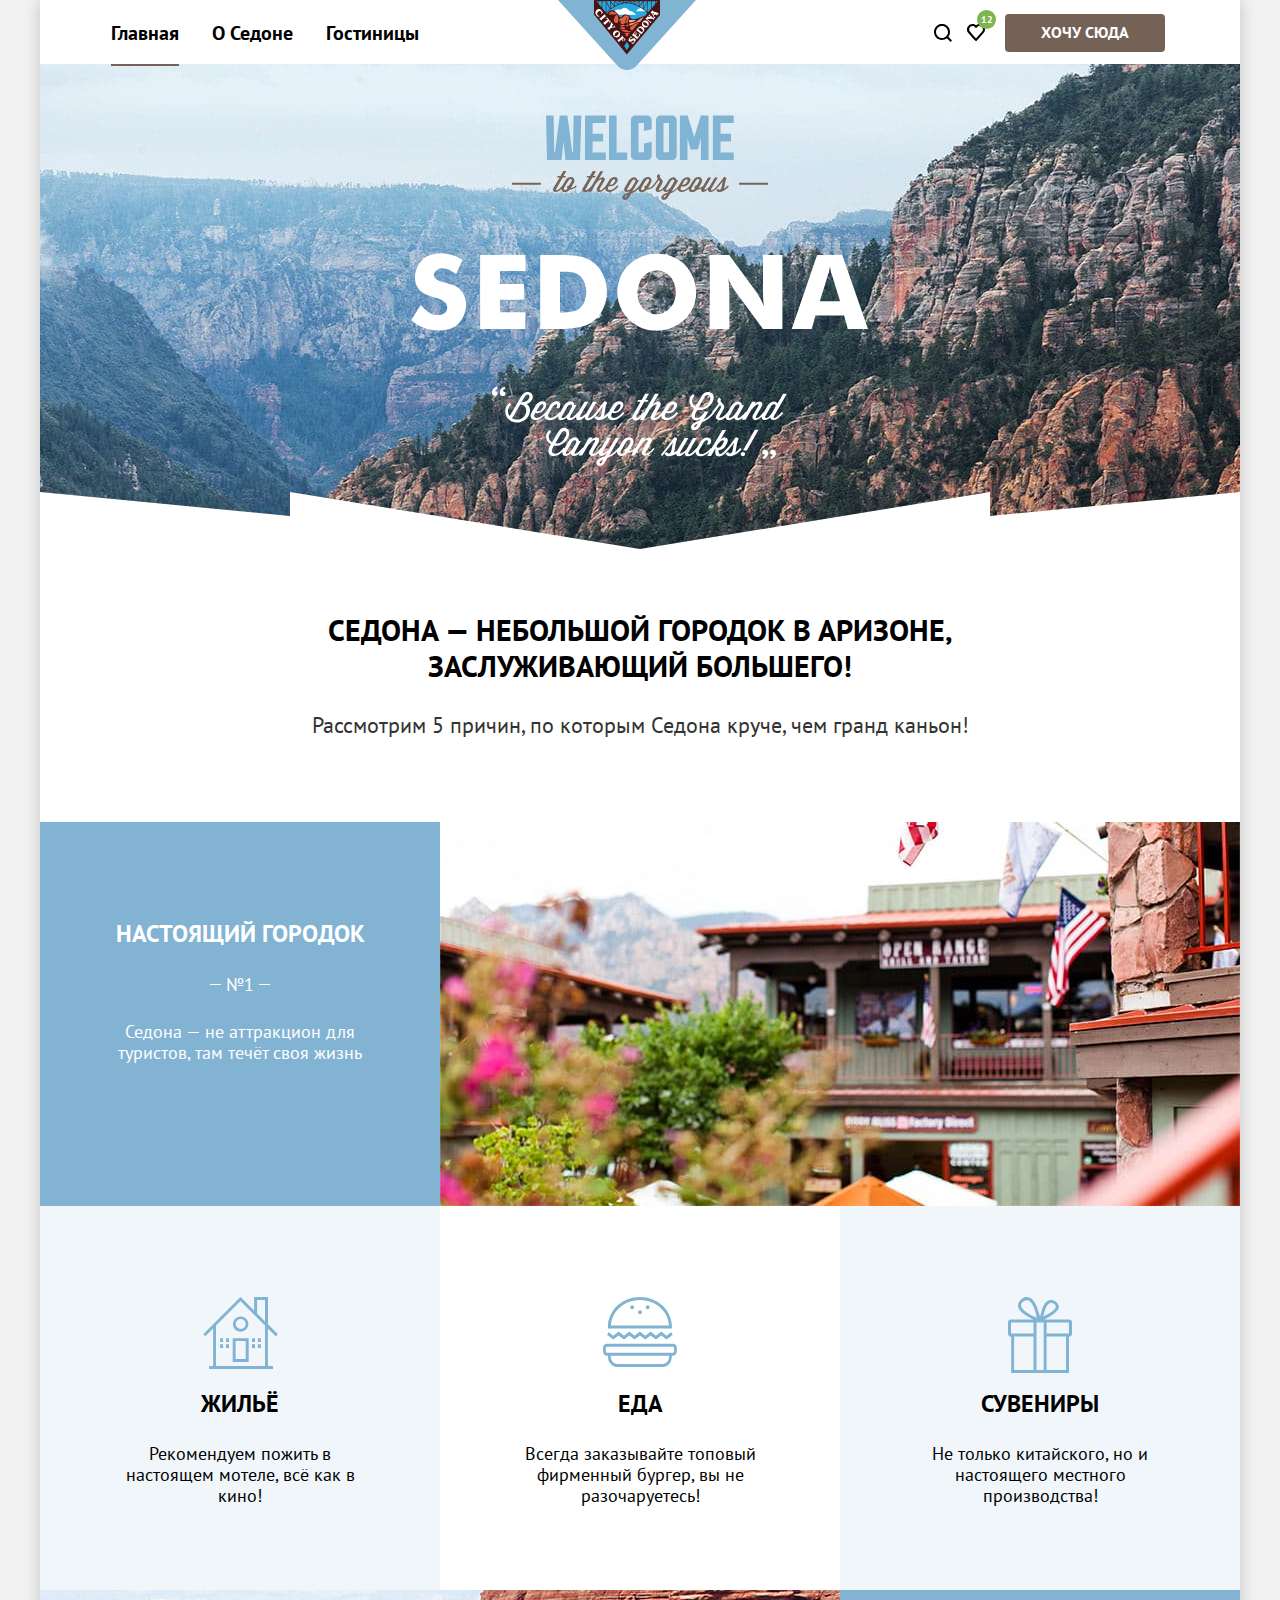
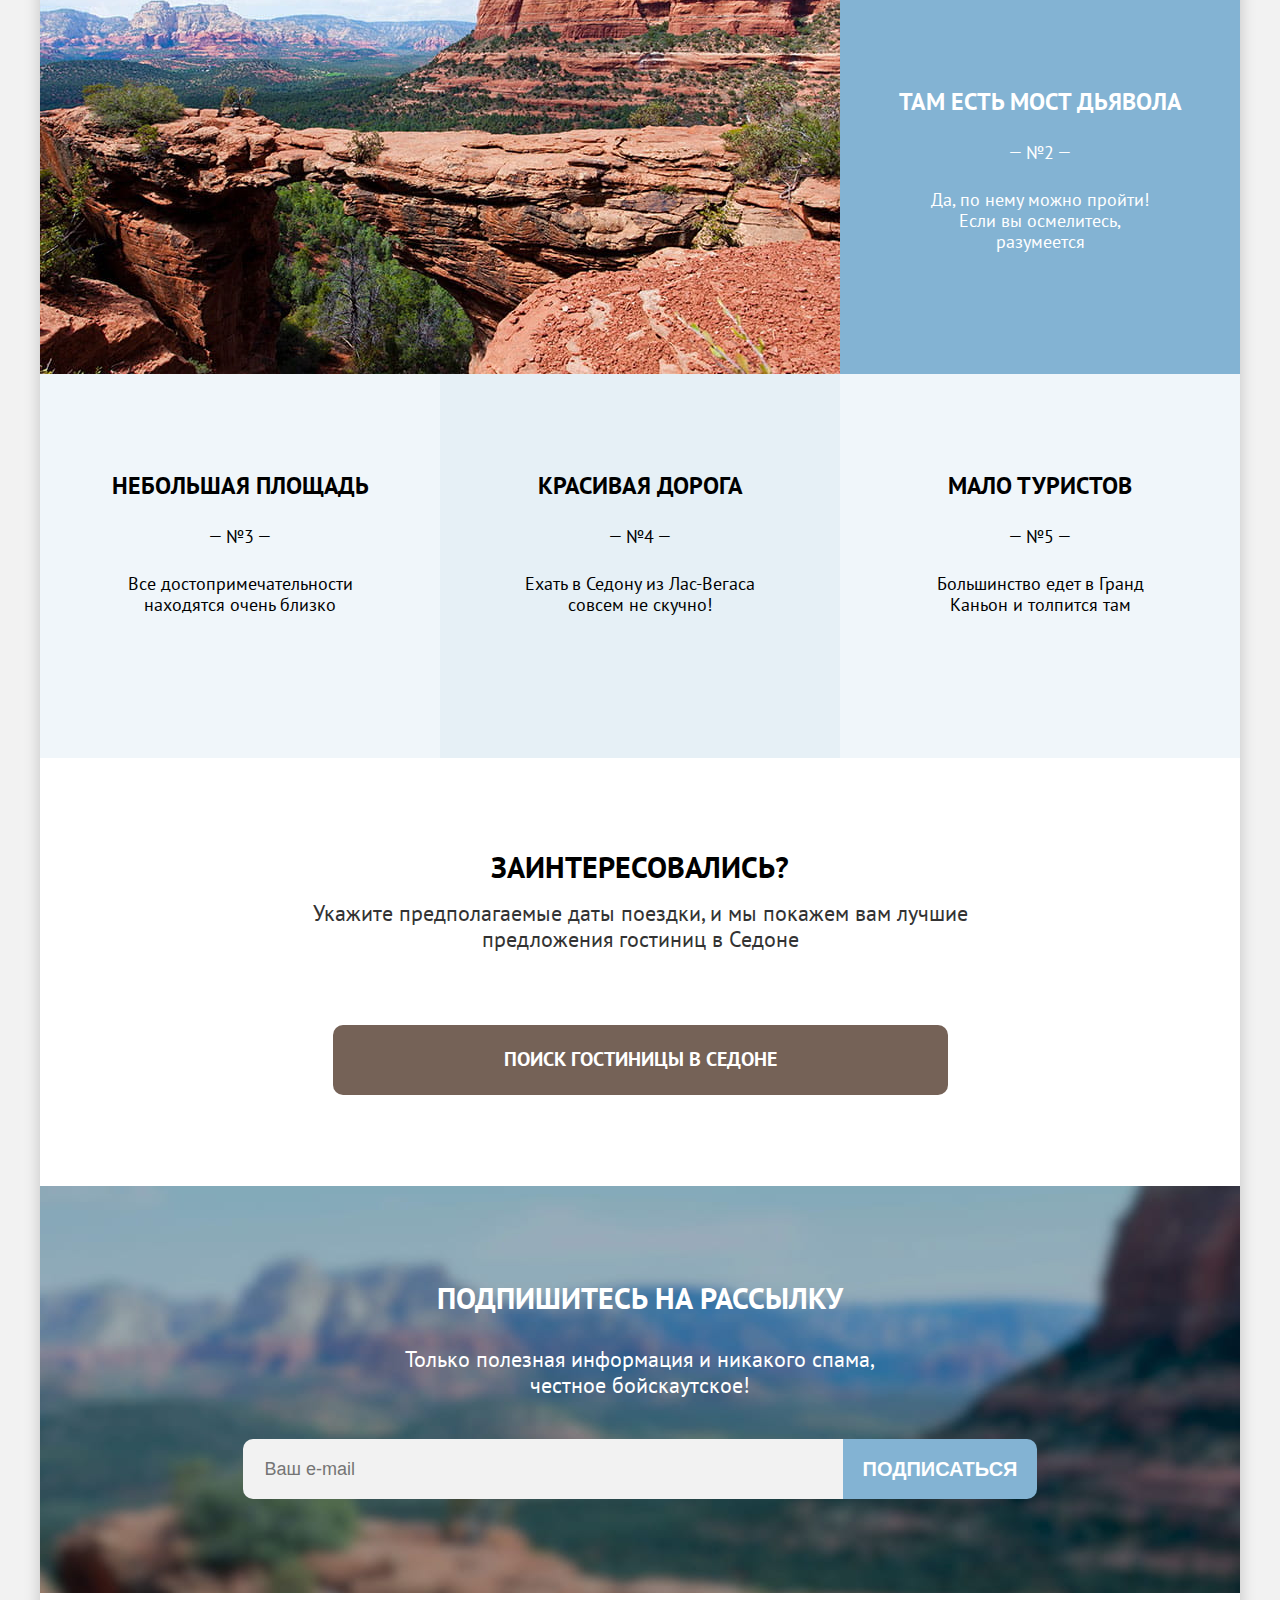
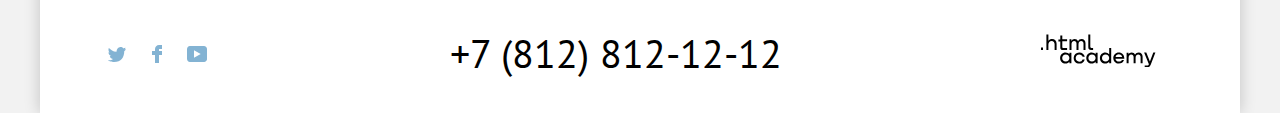
==== commit 9458b4e0: "Декоративные элементы на главной странице" ====
--- a/index.html
+++ b/index.html
@@ -9,12 +9,14 @@
   <body>
     <!-- Шапка -->
     <header class="page-header">
-      <div class="container">
+      <div class="container header-container">
         <nav class="navigation header-wrapper">
           <!-- Главная навигация -->
           <ul class="navigation-list">
             <li class="navigation-item">
-              <a class="navigation-link" href="#">Главная</a>
+              <a class="navigation-link navigation-link-current" href="#"
+                >Главная</a
+              >
             </li>
             <li class="navigation-item">
               <a class="navigation-link" href="about.html">О Седоне</a>
@@ -35,23 +37,47 @@
           </a>
           <!-- Пользовательская навигация -->
           <ul class="navigation-user-list">
+            <li class="navigation-item navigation-link-search">
+              <a class="navigation-link navigation-user-link" href="#">
+                <svg
+                  class="navigation-icon"
+                  aria-hidden="true"
+                  focusable="false"
+                  width="18"
+                  height="18"
+                  viewBox="0 0 18 18"
+                  fill="none"
+                  xmlns="http://www.w3.org/2000/svg"
+                >
+                  <path
+                    d="m18 16.5-3.7-3.7c1-1.3 1.7-3 1.7-4.9 0-4.4-3.6-8-8-8S0 3.6 0 8c0 4.4 3.6 8 8 8 1.8 0 3.5-.6 4.9-1.7l3.7 3.7 1.4-1.5ZM8 14c-3.3 0-6-2.7-6-6s2.7-6 6-6 6 2.7 6 6-2.7 6-6 6Z"
+                  />
+                </svg>
+                <span class="visually-hidden"> Поиск </span>
+              </a>
+            </li>
+            <li class="navigation-item navigation-link-favorite">
+              <a class="navigation-link navigation-user-link" href="#">
+                <svg
+                  class="navigation-icon"
+                  aria-hidden="true"
+                  focusable="false"
+                  width="18"
+                  height="17"
+                  viewBox="0 0 18 17"
+                  fill="none"
+                  xmlns="http://www.w3.org/2000/svg"
+                >
+                  <path
+                    d="M8.9 17a.9.9 0 0 1-.8-.4c-5.4-6.1-6.7-7.5-7-7.9A5.4 5.4 0 0 1 5.5 0C6.8 0 8 .5 9 1.3a5.46 5.46 0 0 1 9 4.1c0 1.3-.5 2.5-1.3 3.4l-7 7.9c-.2.2-.4.3-.8.3Zm-6-9.5c.3.4 3.5 4 6.1 6.9l6.2-7c.5-.5.7-1.2.7-2 0-1.8-1.5-3.3-3.3-3.3-1 0-2 .5-2.7 1.3-.3.3-.6.4-.9.4-.3 0-.6-.2-.8-.4-.7-.8-1.7-1.3-2.7-1.3-1.8 0-3.3 1.5-3.3 3.3-.1.9.3 1.6.7 2.1-.1 0-.1 0 0 0Z"
+                  />
+                </svg>
+                <span class="visually-hidden"> Избранное </span>
+                <span class="favorite-hotels-number">12</span>
+              </a>
+            </li>
             <li class="navigation-item">
-              <a class="navigation-link navigation-link-search" href="#">
-                <span class="visually-hidden"> Поиск </span>
-              </a>
-            </li>
-            <li class="navigation-item">
-              <a class="navigation-link" href="#">
-                <span class="visually-hidden navigation-link-favorite">
-                  Избранное
-                </span>
-                <span class="favorite-hotels-number">12</span>
-              </a>
-            </li>
-            <li class="navigation-item">
-              <a class="navigation-link button button-find-navigation" href="#"
-                >Хочу сюда</a
-              >
+              <a class="button button-find-navigation" href="#">Хочу сюда</a>
             </li>
           </ul>
         </nav>
@@ -80,14 +106,16 @@
         <p class="advantages-description">
           Рассмотрим 5 причин, по которым Седона круче, чем гранд каньон!
         </p>
-        <h2 class="visually-hidden">5 причин посетить Седону</h2>        
+        <h2 class="visually-hidden">5 причин посетить Седону</h2>
         <ol class="advantages-list advantage-wrapper">
           <!-- Преимущество 1 -->
-          <li>            
+          <li>
             <div class="advantage-wrapper">
               <div class="advantage-blue advantages-item">
                 <h3 class="advantage-title">Настоящий городок</h3>
-                <p class="advantage-number">№1</p>
+                <div class="advantage-number-decoration">
+                  <p class="advantage-number">№1</p>
+                </div>
                 <p class="advantage-description advantages-description-blue">
                   Седона — не аттракцион для туристов, там течёт своя жизнь
                 </p>
@@ -102,20 +130,27 @@
             </div>
             <!-- Жилье/ Еда / Сувениры -->
             <ul class="advantages-list advantage-wrapper">
-              <li class="advantages-item advantage-icon advantage-grey">
+              <li
+                class="
+                  advantages-item
+                  advantage-icon-accommodation advantage-grey
+                "
+              >
                 <h3 class="advantage-title">Жильё</h3>
                 <p class="advantage-description">
                   Рекомендуем пожить в настоящем мотеле, всё как в кино!
                 </p>
               </li>
-              <li class="advantages-item advantage-icon">
+              <li class="advantages-item advantage-icon-food">
                 <h3 class="advantage-title">Еда</h3>
                 <p class="advantage-description">
                   Всегда заказывайте топовый фирменный бургер, вы не
                   разочаруетесь!
                 </p>
               </li>
-              <li class="advantages-item advantage-icon advantage-grey">
+              <li
+                class="advantages-item advantage-icon-souvenirs advantage-grey"
+              >
                 <h3 class="advantage-title">Сувениры</h3>
                 <p class="advantage-description">
                   Не только китайского, но и настоящего местного производства!
@@ -134,7 +169,9 @@
             />
             <div class="advantage-blue advantages-item">
               <h3 class="advantage-title">Там есть мост дьявола</h3>
-              <p class="advantage-number">№2</p>
+              <div class="advantage-number-decoration">
+                <p class="advantage-number">№2</p>
+              </div>
               <p class="advantage-description advantages-description-blue">
                 Да, по нему можно пройти! Если вы осмелитесь, разумеется
               </p>
@@ -143,7 +180,9 @@
           <!-- Преимущество 3 -->
           <li class="advantages-item advantage-grey">
             <h3 class="advantage-title">Небольшая площадь</h3>
-            <p class="advantage-number">№3</p>
+            <div class="advantage-number-decoration">
+              <p class="advantage-number">№3</p>
+            </div>
             <p class="advantage-description">
               Все достопримечательности находятся очень близко
             </p>
@@ -151,7 +190,9 @@
           <!-- Преимущество 4 -->
           <li class="advantages-item advantage-dark-grey">
             <h3 class="advantage-title">Красивая дорога</h3>
-            <p class="advantage-number">№4</p>
+            <div class="advantage-number-decoration">
+              <p class="advantage-number">№4</p>
+            </div>
             <p class="advantage-description">
               Ехать в Седону из Лас-Вегаса совсем не скучно!
             </p>
@@ -159,7 +200,9 @@
           <!-- Преимущество 5 -->
           <li class="advantages-item advantage-grey">
             <h3 class="advantage-title">Мало туристов</h3>
-            <p class="advantage-number">№5</p>
+            <div class="advantage-number-decoration">
+              <p class="advantage-number">№5</p>
+            </div>
             <p class="advantage-description">
               Большинство едет в Гранд Каньон и толпится там
             </p>
@@ -173,7 +216,7 @@
           Укажите предполагаемые даты поездки, и мы покажем вам лучшие
           предложения гостиниц в Седоне
         </p>
-        <a href="#" class="button-find">Поиск гостиницы в Седоне</a>
+        <a href="#" class="button-find button">Поиск гостиницы в Седоне</a>
       </section>
       <!-- Подписка -->
       <section class="subscribe subscribe-index">
@@ -186,14 +229,14 @@
             >Введите e-mail</label
           >
           <input
-            class="subscribe-email"
+            class="subscribe-email subscribe-invalid"
             id="subscribe-email"
             type="email"
             name="subscribe-email"
             placeholder="Ваш e-mail"
           />
           <button
-            class="subscribe-button"
+            class="subscribe-button button"
             type="submit"
             name="subscribe-submit"
           >
@@ -204,7 +247,7 @@
     </main>
     <!-- Подвал -->
     <footer class="page-footer">
-      <div class="container">
+      <div class="container footer-container">
         <div class="footer-wrapper">
           <ul class="footer-social footer-social-list">
             <li class="footer-social-item">
@@ -212,6 +255,21 @@
                 class="social-button social-button-twitter"
                 href="https://twitter.com/htmlacademy_ru"
               >
+                <svg
+                  class="social-icon"
+                  aria-hidden="true"
+                  focusable="false"                   
+                  width="18"
+                  height="15"
+                  viewBox="0 0 18 15"
+                  fill="none"
+                  xmlns="http://www.w3.org/2000/svg"
+                >
+                  <path
+                    d="M11.6.2c1.8-.5 3.2.3 3.8 1.2.7-.2 1.4-.5 2.1-.7 0 .9-.6 1.5-.9 1.8.7.1 1.4-.6 1.4-.6-.2 1-1.1 1.8-1.7 2C16.1 10.7 13 15.1 5.7 15h-.5c-.4 0-4.4-.5-5.2-1.9 2.4.2 4.1-.4 5-1.2-1-.3-2.9-.4-3.2-2.9.4.1.6.2 1.3.1C1.8 8.3.4 7.5.5 5.3c.3.3 1.1.5 1.4.5C1.1 5.6-.2 2.5.9.9c1.9 1.9 4 3.6 7.6 3.8C8.7 2.3 9.7.8 11.6.2Z"
+                    
+                  />
+                </svg>
                 <span class="visually-hidden">Твиттер</span>
               </a>
             </li>
@@ -220,6 +278,21 @@
                 class="social-button social-button-facebook"
                 href="https://www.facebook.com/htmlacademy"
               >
+                <svg
+                  class="social-icon"
+                  aria-hidden="true"
+                  focusable="false"                  
+                  width="10"
+                  height="18"
+                  viewBox="0 0 10 18"
+                  fill="none"
+                  xmlns="http://www.w3.org/2000/svg"
+                >
+                  <path
+                    d="M7 0C4.8 0 3 1.8 3 4v2H0v4h3v8h4v-8h3V6H7V4h3V0H7Z"
+                    
+                  />
+                </svg>
                 <span class="visually-hidden">Фэйсбук</span>
               </a>
             </li>
@@ -228,6 +301,21 @@
                 class="social-button social-button-youtube"
                 href="https://youtube.com/htmlacademy_ru"
               >
+                <svg
+                  class="social-icon"
+                  aria-hidden="true"
+                  focusable="false"                 
+                  width="20"
+                  height="16"
+                  viewBox="0 0 20 16"
+                  fill="none"
+                  xmlns="http://www.w3.org/2000/svg"
+                >
+                  <path
+                    d="M17 0H2.9C1.2 0 0 1.5 0 3.2v9.5C0 14.5 1.2 16 2.9 16h14.3c1.5 0 2.9-1.5 2.9-3.2V3.2C19.9 1.5 18.7 0 17 0ZM7 11.8V4.2L13.7 8 7 11.8Z"
+                    
+                  />
+                </svg>
                 <span class="visually-hidden">Ютуб</span>
               </a>
             </li>
@@ -238,14 +326,19 @@
             >
           </p>
           <p class="htmlacademy-copyright">
-            <a class="htmlacademy-link" href="https://htmlacademy.ru/"
-              ><img
-                class="footer-logo"
-                src="img/index/footer/footer_logo.svg"
+            <a class="htmlacademy-link" href="https://htmlacademy.ru/">
+              <svg
+                class="htmlacademy-icon"
                 width="115"
-                height="34"
-                alt="Логотип HTML Academy"
-              />
+                height="33"
+                viewBox="0 0 115 33"
+                fill="none"
+                xmlns="http://www.w3.org/2000/svg"
+              >
+                <path
+                  d="M0 12.9v2.6h2.5v-2.6H0ZM11.6 4.5c-1.6 0-2.8.7-3.6 1.7h-.1V0h-2v15.5h2v-5.3c0-2.1 1.3-3.6 3.3-3.6 1.8 0 2.9 1.4 2.9 3.2v5.7h2V9.4c.1-3-1.8-4.9-4.5-4.9ZM26.6 4.8h-4.8V1.1h-2v3.8h-1.9v2h1.9v6c0 1.7 1 2.7 2.7 2.7h4.1v-2h-3.7c-.7 0-1.1-.4-1.1-1.1V6.8h4.8v-2ZM41.1 4.6c-1.6 0-2.9.8-3.5 2.1h-.1c-.6-1.2-1.8-2.1-3.4-2.1-1.4 0-2.5.8-3.1 1.8h-.1V4.8H29v10.6h2V10c0-2 1-3.5 2.6-3.5 1.5 0 2.4 1 2.4 2.6v6.3h2V9.8c0-2.4 1.4-3.3 2.6-3.3 1.5 0 2.4 1 2.4 2.6v6.3h2V8.9c.1-2.5-1.4-4.3-3.9-4.3ZM47.8 12.7c0 1.7 1 2.7 2.8 2.7h2v-2h-1.7c-.7 0-1.1-.4-1.1-1.1V0h-2v12.7ZM28.9 19.7c-.9-1.1-2.2-1.8-3.9-1.8-3.1 0-5.4 2.3-5.4 5.6s2.3 5.6 5.4 5.6c1.8 0 3-.8 3.8-1.9h.1v1.6h2V18.2h-2v1.5Zm-3.6 7.4c-2.2 0-3.6-1.6-3.6-3.6s1.4-3.6 3.6-3.6 3.6 1.6 3.6 3.6c0 1.9-1.4 3.6-3.6 3.6ZM44.2 22c-.5-2.4-2.6-4.1-5.4-4.1a5.4 5.4 0 0 0-5.6 5.6c0 3.1 2.2 5.6 5.6 5.6 2.8 0 4.9-1.8 5.4-4.2h-2.1a3.4 3.4 0 0 1-3.3 2.3c-2.2 0-3.6-1.6-3.6-3.6s1.4-3.6 3.6-3.6c1.6 0 2.8 1 3.3 2.2h2.1V22ZM55.1 19.7c-.9-1.1-2.2-1.8-3.9-1.8-3.1 0-5.4 2.3-5.4 5.6s2.3 5.6 5.4 5.6c1.8 0 3-.8 3.8-1.9h.1v1.6h2V18.2h-2v1.5Zm-3.6 7.4c-2.2 0-3.6-1.6-3.6-3.6s1.4-3.6 3.6-3.6 3.6 1.6 3.6 3.6c0 1.9-1.5 3.6-3.6 3.6ZM68.7 19.8c-.9-1.1-2.2-1.9-3.9-1.9-3.1 0-5.4 2.3-5.4 5.6s2.2 5.6 5.4 5.6c1.7 0 3-.8 3.8-1.8h.1v1.5h2V13.4h-2v6.4Zm-3.6 7.3c-2.2 0-3.6-1.6-3.6-3.6s1.4-3.6 3.6-3.6 3.6 1.6 3.6 3.6c-.1 2-1.5 3.6-3.6 3.6ZM78.3 17.9c-3.3 0-5.5 2.5-5.5 5.6 0 3 2.1 5.6 5.5 5.6 2.5 0 4.5-1.3 5.2-3.6h-2.1c-.5 1-1.6 1.6-3 1.6-1.9 0-3.3-1.3-3.4-2.9h8.8c.2-3.6-2-6.3-5.5-6.3Zm0 1.9c1.7 0 3 1 3.3 2.6h-6.5c.3-1.5 1.5-2.6 3.2-2.6ZM98.2 17.9c-1.6 0-2.9.8-3.6 2h-.1c-.6-1.2-1.8-2-3.4-2-1.4 0-2.5.7-3.1 1.8v-1.5h-1.9v10.6h2v-5.4c0-2 1-3.4 2.6-3.5 1.5 0 2.4 1 2.4 2.6v6.3h2v-5.6c0-2.4 1.4-3.3 2.6-3.3 1.5 0 2.4 1 2.4 2.6v6.3h2v-6.5c.1-2.6-1.4-4.4-3.9-4.4ZM109.4 27l-3.6-8.9h-2.2l4.8 11.6c-.3.9-.7 1.2-1.7 1.2h-2.5v2h2.5c1.8 0 2.8-.8 3.5-2.6l4.7-12.2h-2.1l-3.4 8.9Z"                  
+                />
+              </svg>
             </a>
           </p>
         </div>
--- a/css/styles.css
+++ b/css/styles.css
@@ -5,12 +5,19 @@
   --primary-background-color: #ffffff;
   --image-background-spare-color: #5d8eaf;
   --secondary-background-color: #83b3d3;
-  --advantage-background-grey: rgba(131, 179, 211, 0.12);
+  --advantage-background-grey: rgba(131, 179, 211, 0.12);  
   --advantage-background-dark-grey: rgba(131, 179, 211, 0.2);
   --find-hotel-button-color: #756257;
   --favorite-hotels-button-color: #7db54f;
   --backing-background: #f2f2f2;
-}
+  --view-button-background:#E6E6E6;
+  --find-button-hover: #615048;
+  --social-icon-hover: #68A2CA;  
+  --find-button-active: rgba(255, 255, 255, 0.3);
+  --body-box-shadow: rgba(0, 0, 0, 0.2);
+  --navigation-user-link-active: rgba(117, 98, 87, 0.3);
+  --subscribe-email-invalid: #FF5757;
+} 
 
 @font-face {
   font-family: "PT Sans";
@@ -41,6 +48,10 @@
   padding-left: 71px;
   padding-right: 72px;
 } 
+
+.header-container {
+  padding-left: 59px;
+}
 
 body {
   min-height: 100%;
@@ -52,7 +63,7 @@
   background-color: var(--backing-background);
   width: 1200px;
   margin: 0 auto;
-  box-shadow: 0px 0px 15px rgba(0, 0, 0, 0.2);
+  box-shadow: 0px 0px 15px var(--body-box-shadow);
 }
 
 .visually-hidden {
@@ -66,14 +77,32 @@
   overflow: hidden;
 }
 
+/*All small buttons*/
+.button {
+  display: inline-block;
+  font-weight: bold;
+  font-size: 16px;
+  line-height: 21px;
+  text-align: center;
+  text-transform: uppercase;
+  text-decoration: none;
+  color: var(--primary-background-color);
+  border-radius: 4px;
+  border: none;
+  margin: 0;
+  cursor: pointer;
+}
+
 /*Index_welcome_section*/
 .intro-index {
   color: var(--primary-background-color);
   background-color: var(--image-background-spare-color);
   min-height: 485px; 
-  background-image: url("../img/index/welcom_section/index-background.jpg");
-  background-size: 100% auto;
-  background-repeat: no-repeat;
+  background-image: url("../img/index/welcom_section/divider.svg"), url("../img/index/welcom_section/index-background.jpg");
+  background-size: contain, cover;
+  background-repeat: no-repeat, no-repeat;
+  background-position: bottom, top;
+  border: none;
   text-align: center;
   display: flex;
   justify-content: center;  
@@ -84,10 +113,11 @@
   padding-top: 51px;
 }
 
-/*Header-navigation*/
+/*Header*/
 .page-header {
   min-height: 65px;
   background: var(--primary-background-color);
+  margin-bottom: -6px;
 }
 
 .header-wrapper {
@@ -97,66 +127,179 @@
   margin: 0;
 }
 
+/*Header-navigation*/
 .navigation-list {
   width: 459px;
   display: grid;
   grid-template-columns: repeat(4, max-content);
-  gap: 33px; 
-  margin: 0;
-  padding: 0;
-  list-style: none;
+  gap: 9px; 
+  margin: 0;
+  padding: 0;
+  list-style: none;  
 }
 
 .navigation-item {
   align-self: center; 
   justify-self: center;
-}
-
+  padding-top: 7px;
+  padding-bottom: 12px;
+  box-sizing: border-box;  
+}
+
+/* Pages_links */
+.navigation-link {  
+  position: relative;
+  display: inline-block;
+  min-height: 18px;
+  box-sizing: border-box;
+  font-weight: bold;
+  outline: unset;
+  font-size: 20px;
+  line-height: 26px;
+  color: inherit;
+  text-decoration: none; 
+  margin: 0; 
+  padding: 6px 12px;
+}
+
+.navigation-link-current::before {
+  position: absolute;
+  right: 12px;
+  bottom: -14px;
+  left: 12px;
+  height: 2px;
+  background-color: var(--find-hotel-button-color);
+  content: "";
+}
+
+.navigation-list .navigation-link:hover {
+  color: var(--find-hotel-button-color);
+}
+
+.navigation-list .navigation-link:focus-visible {
+  color: var(--find-hotel-button-color);
+  border: 3px solid var(--secondary-background-color); 
+  box-sizing: border-box; 
+  border-radius: 10px; 
+  padding: 3px 9px;
+}
+
+.navigation-list .navigation-link:active {
+  color: var(--find-hotel-button-color);
+  outline: none;
+  opacity: 0.3;
+}
+
+
+/* User_navigation */
 .navigation-user-list {
   max-width: 251px;
   display: grid;
-  grid-template-columns: 18px 27px 160px;
-  gap: 21px;
+  grid-template-columns: 38px 38px 166px;
+  gap: 1px;
   margin: 0;
   padding: 0;
   list-style: none;
-  margin-left: auto;
-}
+  margin-left: auto; 
+}
+
+.navigation-link.navigation-user-link {
+  padding: 19px;
+}
+
+
+.navigation-link-favorite {
+  padding-right: 12px;
+}
+
+.favorite-hotels-number {
+  position: absolute;  
+  font-size: 10px;
+  line-height: 13px;
+  text-align: center;
+  color: var(--primary-background-color);
+  background-color: var(--favorite-hotels-button-color);
+  border-radius: 50%;
+  border: none;
+  box-sizing: border-box;
+  width: 19px;
+  height: 19px;
+  left: 20px;
+  bottom: 20px;
+  margin: auto;  
+  padding: 3px;
+}
+
+.navigation-icon {  
+  position: absolute;
+  top: 5px;
+  right: 0;
+  bottom: 0;
+  left: 0;
+  margin: auto;
+  fill: var(--primary-font-color);
+}
+
+.navigation-user-link:hover .navigation-icon {  
+  fill: var(--find-hotel-button-color);
+}
+
+.navigation-user-link:focus-visible .navigation-icon {  
+  border: 3px solid var(--secondary-background-color);    
+  border-radius: 10px;
+  padding: 7px;
+}
+
+.navigation-user-link:active .navigation-icon {  
+  fill: var(--navigation-user-link-active);
+} 
+
+.navigation-user-link:active .favorite-hotels-number{
+  color: var(--find-button-active);  
+}
+
 
 /*header-button*/
-.button-find-navigation {
-  background-color: var(--find-hotel-button-color);
-  padding-top: 9px;
-  padding-bottom: 10px; 
+.button-find-navigation { 
+  background-color: var(--find-hotel-button-color);  
+  padding-top: 8px;
+  padding-bottom: 9px; 
   padding-left: 36px;
-  padding-right: 36px;
-}
-
-.navigation-link {
-  font-weight: bold;
-  font-size: 20px;
-  line-height: 26px;
-  color: inherit;
-  text-decoration: none;
+  padding-right: 36px;  
+  box-sizing: border-box;
+  border: none;
+}
+
+.button-find-navigation:hover {
+  background: var(--find-button-hover);
+}
+
+.button-find-navigation:focus-visible {
+  outline: 3px solid var(--secondary-background-color);
+  outline-offset: 0;
+  border-radius: 4px;
+}
+
+.button-find-navigation:active {
+  background: var(--find-button-hover);
+  color:var(--find-button-active);
+}
+
+/* Logo_header */
+.navigation-link-logo {
+  display: flex;
+  height: fit-content;
+  align-items: center;
+  padding: 0;
+  margin: 0;
+  border: none;
 }
 
 .logo {
   display: block;
-}
-
-/*All small buttons*/
-.button {
-  font-weight: bold;
-  font-size: 16px;
-  line-height: 21px;
-  text-align: center;
-  text-transform: uppercase;
-  text-decoration: none;
-  color: var(--primary-background-color);
-  border: none;
-  margin: 0;
-}
-
+  padding: 0;
+  margin: 0;
+}
 
 /* Primary-background */
 .main-index,
@@ -205,6 +348,27 @@
   background-color: var(--advantage-background-dark-grey);
 }
 
+.advantage-icon-accommodation {
+  padding-top: 184px;
+  background-image: url("..//img/index/advantages/icon-accommodation.svg");
+  background-repeat: no-repeat;  
+  background-position: center 91px;
+}
+
+.advantage-icon-food {
+  padding-top: 184px;
+  background-image: url("..//img/index/advantages/icon-food.svg");
+  background-repeat: no-repeat;
+  background-position: center 91px;
+}
+
+.advantage-icon-souvenirs {
+  padding-top: 184px;
+  background-image: url("..//img/index/advantages/icon-souvenirs.svg");
+  background-repeat: no-repeat;
+  background-position: center 91px;
+}
+
 /* Common-title-description */
 .advantages-title {
   font-weight: bold;
@@ -217,6 +381,38 @@
   margin-bottom: 23px;
 }
 
+.advantage-number-decoration {
+  position: relative;
+  margin-top: 0;
+  margin-bottom: 25px;
+  padding: auto;
+}
+
+.advantage-number {
+  margin: 0;
+}
+
+.advantage-number::before {
+  position: absolute;
+  content: "—";
+  font-size: 18px;
+  line-height: 21px;
+  /* text-align: center; */
+  text-transform: uppercase; 
+  left: 42%;
+}
+
+.advantage-number::after {
+  position: absolute;
+  content: "—";
+  font-size: 18px;
+  line-height: 21px;
+  text-align: center;
+  text-transform: uppercase; 
+  right: 42%;
+}
+
+
 .advantages-description {
   font-size: 22px;
   line-height: 36px;
@@ -245,11 +441,7 @@
   text-align: center;
   margin: 0 auto;
   padding: 0 75px;
-}
-
-.advantage-number {
-  margin-top: 0;
-  margin-bottom: 25px;
+  padding-bottom: 25px;
 }
 
 .advantages-description-blue {
@@ -263,8 +455,7 @@
 /*Index-Find-hotel-section*/
 .find-hotel {
   text-align: center;
-  padding-top: 91px;
-  margin-bottom: 91px;
+  padding: 91px 0;  
 }
 
 .find-hotel-title {
@@ -286,14 +477,11 @@
 }
 
 /*Index-button-Find-hotel-in-Sedona*/
-.button-find {
-  display: inline-block;
+.button-find {  
   font-size: 20px;
-  line-height: 36px;
-  text-decoration: none;
-  color: var(--primary-background-color);
+  line-height: 36px;  
   background-color: var(--find-hotel-button-color);
-  border: none;
+  border-radius: 10px;  
   margin: 0;  
   padding-left: 171px;
   padding-right: 171px;
@@ -301,59 +489,26 @@
   padding-bottom: 18px;
 }
 
+.button-find:hover {
+  background: var(--find-button-hover);
+}
+
+.button-find:focus-visible {
+  outline: 3px solid var(--secondary-background-color);
+  outline-offset: 0;
+  border-radius: 4px;
+}
+
+.button-find:active {
+  background: var(--find-button-hover);
+  color: var(--find-button-active);
+}
+
 /*Subscribe_section*/
 .subscribe {
   text-align: center;
   padding-top: 94px;
   padding-bottom: 94px;
-}
-
-.subscribe-title {
-  font-weight: bold;
-  font-size: 30px;
-  line-height: 36px;
-  text-transform: uppercase;
-  padding: 0 auto;
-  margin-top: 0;
-  margin-bottom: 30px;
-}
-
-.subscribe-description {
-  font-size: 22px;
-  line-height: 26px;
-  text-align: center;
-  padding: 0 340px;  
-  margin-top: 0;
-  margin-bottom: 41px;
-}
-
-.subscribe-form {
-  display: flex;
-  justify-content: center;
-}
-
-.subscribe-email {
-  width: 600px;
-  height: 60px;
-  padding: 0;
-  border: none;
-  margin: 0;
-  box-sizing: border-box;
-}
-
-.subscribe-email-catalog {
-  background-color: var(--backing-background);
-}
-
-.subscribe-button {  
-  font-size: 20px;
-  line-height: 26px;
-  color: var(--primary-background-color);
-  background-color: var(--secondary-background-color);
-  border: none;  
-  padding-left: 20px;
-  padding-right: 20px;
-  margin: 0;
 }
 
 /*Index-subscribe*/
@@ -366,11 +521,104 @@
   background-repeat: no-repeat;
 }
 
+.subscribe-title {  
+  font-weight: bold;
+  font-size: 30px;
+  line-height: 36px;
+  text-transform: uppercase;
+  padding: 0 auto;
+  margin-top: 0;
+  margin-bottom: 30px;
+}
+
+.subscribe-description {
+  font-size: 22px;
+  line-height: 26px;
+  text-align: center;
+  padding: 0 340px;  
+  margin-top: 0;
+  margin-bottom: 41px;
+}
+
+.subscribe-form {
+  display: flex;
+  justify-content: center;
+  outline: unset;
+}
+
+.subscribe-email {
+  width: 600px;
+  height: 60px;
+  padding: 0 22px;  
+  border: none;
+  margin: 0;
+  box-sizing: border-box;
+  font-size: 18px;
+  line-height: 26px;
+  background-color: var(--backing-background);
+  border-radius: 10px 0px 0px 10px;
+  outline: unset;
+  border: none;
+}
+
+.subscribe-email-catalog {
+  background-color: var(--backing-background);
+}
+
+.subscribe-button {    
+  font-size: 20px;
+  line-height: 26px;
+  background-color: var(--secondary-background-color);
+  border-radius: 0px 10px 10px 0px;
+  padding-left: 20px;
+  padding-right: 20px;
+  margin: 0; 
+  border: none; 
+  outline: unset;
+}
+
+.subscribe-email:hover {  
+  background-color: var(--view-button-background);
+}
+
+.subscribe-email:focus-visible {  
+  background-color: var(--view-button-background);
+  border: 3px solid var(--secondary-background-color);
+}
+
+.subscribe-email:not(:placeholder-shown) {
+  background-color: var(--primary-background-color);
+  border: 2px solid var(--primary-font-color);  
+} 
+
+.subscribe-invalid:invalid {
+  background-color: var(--primary-background-color);
+  border: 2px solid var(--subscribe-email-invalid);  
+} 
+
+.subscribe-button:hover{  
+  background-color: var(--social-icon-hover);
+}
+
+.subscribe-button:focus-visible {  
+  outline: 3px solid var(--find-hotel-button-color);   
+  background-color: var(--social-icon-hover);
+}
+
+.subscribe-button:active{
+  background-color: var(--social-icon-hover);
+  color: var(--find-button-active);
+} 
+
 /*Footer*/
 .page-footer {  
   background: var(--primary-background-color);
 }
 
+.footer-container {
+  padding: 0 57px;
+}
+
 .footer-wrapper {
   display: flex;
   flex-direction: row;
@@ -382,18 +630,75 @@
 
 .footer-social {
   display: grid;
-  grid-template-columns: 18px 10px 20px;
-  gap: 20px;
-  padding: 0;
+  grid-template-columns: 40px 40px 42px;  
+  padding: 0px;
   list-style: none;
-  width: 168px;
-  margin: 0;
+  max-width: 183px;
+  margin: 0;
+  margin-right: auto;
+  justify-content: center;
+  align-items: center;
+}
+
+.footer-social-item {
+  outline: unset;
+  align-self: center;
+  padding: auto;
 }
 
 .social-button {
+  position: relative;
+  display: inline-block;
   color: inherit;
-  text-decoration: none;
-}
+  min-height: 40px;
+  background-color: inherit;  
+  text-decoration: none;  
+  outline: unset;
+  box-sizing: border-box;
+  padding: 20px;
+}
+
+.social-icon { 
+  position: absolute;
+  top: 7px;
+  right: 0;
+  bottom: 0;
+  left: 0;
+  margin: auto; 
+  fill: var(--secondary-background-color);
+}
+
+.social-button:hover .social-icon {  
+  fill: var(--social-icon-hover);
+}
+
+.social-button-twitter:focus-visible .social-icon {  
+  border: 3px solid var(--secondary-background-color);    
+  border-radius: 10px;
+  padding: 9px 8px;
+  fill: var(--social-icon-hover);
+}
+
+.social-button-facebook:focus-visible .social-icon {  
+  border: 3px solid var(--secondary-background-color);    
+  border-radius: 10px;
+  padding: 8px 12px;
+  fill: var(--social-icon-hover);
+}
+
+.social-button-youtube:focus-visible .social-icon {  
+  border: 3px solid var(--secondary-background-color);    
+  border-radius: 10px;
+  padding: 9px 6.5px;
+  fill: var(--social-icon-hover);
+}
+
+
+
+.social-button:active .social-icon{
+  fill: var(--social-icon-hover);
+  opacity: 0.3;
+} 
  
 .footer-contacts {
   width: 720px;
@@ -407,20 +712,65 @@
   text-transform: uppercase;
   color: inherit;
   text-decoration: none;  
+  outline: unset;
+  padding: 15px 15px;
+  box-sizing: border-box;
+}
+
+.footer-contacts-phone:hover {
+  color: var(--find-hotel-button-color);
+}
+
+.footer-contacts-phone:focus-visible {
+  color: var(--find-hotel-button-color);
+  border: 3px solid var(--secondary-background-color); 
+  box-sizing: border-box; 
+  border-radius: 10px; 
+  padding: 12px 12px;
+}
+
+.footer-contacts-phone:active {
+  color: var(--find-hotel-button-color);
+  outline: none;
+  opacity: 0.3;
 }
 
 .htmlacademy-copyright {
   margin-left: auto;
   margin-top: 0;
   margin-bottom: 0;
-}
-
-.footer-logo {
-  display: block;  
-  margin: 0;
-  padding: 0;
-}
-
+  padding: 5px;
+}
+
+.htmlacademy-link {
+  display: inline-block;
+  color: inherit;
+  min-height: 70px;
+  background-color: inherit;  
+  text-decoration: none;  
+  outline: unset;
+  box-sizing: border-box;  
+} 
+
+.htmlacademy-icon { 
+  padding: 18.5px 22.5px;  
+  fill: var(--primary-font-color);
+}
+
+.htmlacademy-link:hover .htmlacademy-icon {  
+  fill: var(--find-hotel-button-color);
+}
+
+.htmlacademy-link:focus-visible .htmlacademy-icon{  
+  border: 3px solid var(--secondary-background-color);    
+  border-radius: 10px;
+  padding: 15.5px 15.5px;
+  fill: var(--find-hotel-button-color);
+}
+
+.htmlacademy-link:active .htmlacademy-icon{  
+  fill: var(--navigation-user-link-active);
+} 
 
 
 /*Catalog*/
@@ -452,6 +802,7 @@
 .breadcrumbs {
   display: flex;
   flex-direction: row;
+  align-items: center;
   margin-top: 0;
   margin-bottom: 45px;
   padding: 0;
@@ -462,6 +813,39 @@
   list-style: none;
 }
 
+.breadcrumbs-item {
+  display: block;
+  margin-right: 11px;
+  padding: 0;
+}
+
+.breadcrumbs-item:last-child {
+  margin: 0;
+}
+
+.breadcrumbs-link {
+  display: block;
+  min-height: 12px;
+  min-width: 12px;
+  color: inherit;
+  background-color: inherit;
+  background-position: center;
+  text-decoration: none;
+  background-size: contain;  
+  margin: 0;
+  padding: 0;
+}
+
+.breadcrumbs-icon-nav {
+  background-image: url("..//img/catalog/icons/nav-link.svg");
+  background-repeat: no-repeat;  
+}
+
+.breadcrumbs-icon-main {
+  background-image: url("..//img/catalog/icons/icon-index-link.svg");
+  background-repeat: no-repeat;
+}
+
 /*Catalog-title-of-filters-kind*/
 .catalog-filter-wrapper {
   display: flex;
@@ -480,8 +864,10 @@
 }
 
 /*Catalog-Button-apply-filters*/
-.catalog-filter-button {  
-  background-color: var(--secondary-background-color);
+.catalog-filter-button { 
+  display: inline-block; 
+  max-width: 160px;
+  background-color: var(--secondary-background-color);  
   border: none;
   padding-top: 9px;
   padding-bottom: 10px; 
@@ -519,6 +905,10 @@
   margin-right: 0;
 }
 
+.catalog-filter-item:last-child {
+  margin-bottom: 0;
+}
+
 .filter-infrastructure {
   width: 150px;
   margin-right: 67px;
@@ -538,6 +928,7 @@
 }
 
 .filter-buttons {
+  display: inline-block;
   width: 160px;
   padding-top: 60px;
   padding-left: 0;
@@ -575,26 +966,57 @@
 /*sorting-search-results*/
 .sorting-type {
   margin-right: 81px;
-}
-
-.select-control {
+  border: 2px solid var(--view-button-background);
+  background-color: inherit;
+  box-sizing: border-box;
+  border-radius: 4px;
   padding-left: 19px;
   padding-right: 23px;
   padding-top: 12px;
-  padding-bottom: 13px;
+  padding-bottom: 13px;  
+}
+
+.select-control {  
   font-size: 18px;
   line-height: 23px;
   color: var(--secondary-font-color);
+  border: none;
 }
 
 .button-view {
   box-sizing: border-box;
   margin-right: 8px;
   padding: 22px 22px;
+  border: 2px solid var(--view-button-background);
+  background-color: inherit;
+  box-sizing: border-box;
+  border-radius: 4px;
+}
+
+.current-button-view {
+  border-color: var(--primary-font-color);
 }
 
 .button-view:last-child {
   margin: 0;
+}
+
+.button-cards {
+  background-image: url("..//img/catalog/icons/catalog-mode-tile.svg");
+  background-repeat: no-repeat;
+  background-position: center;
+}
+
+.button-slideshow {
+  background-image: url("..//img/catalog/icons/catalog-mode-slideshow.svg");
+  background-repeat: no-repeat;
+  background-position: center;
+}
+
+.button-list{
+  background-image: url("..//img/catalog/icons/catalog-mode-list.svg");
+  background-repeat: no-repeat;
+  background-position: center;
 }
 
 /*Catalog-hotels-card*/
@@ -603,8 +1025,8 @@
   display: grid;
   grid-template-columns: 217px 159px 521px 1fr;
   grid-template-rows: minmax(31px, auto) minmax(54px, auto) 1fr;
-  margin-top: 28px;
-  margin-bottom: 58px;
+  padding-top: 28px;
+  padding-bottom: 30px;
   color: var(--secondary-font-color);
 }
 
@@ -626,6 +1048,13 @@
   overflow-wrap: break-word;
 }
 
+.hotel-stars {
+  background-image: url(..//img/catalog/hotels_stars.svg);
+  background-repeat: space;
+  grid-column: 4/5;
+  grid-row: 1/2;
+}
+
 .hotel-card-title {
   margin: 0;
 }
@@ -647,30 +1076,35 @@
 
 /*Catalog-Button-on-hotel-card-more-information*/
 .hotel-card-button {
+  display: inline-block;
   padding-left: 27px;
   padding-right: 27px;
   padding-top: 8px;
   padding-bottom: 8px;
   margin-right: 8px;
-  background-color: var(--find-hotel-button-color);
+  background-color: var(--find-hotel-button-color);  
   grid-column: 2/3;
   grid-row: 3/4;
 }
 
 /*Catalog-Button-on-hotel-card-to-favorite*/
-.hotel-to-favorite {  
+.hotel-to-favorite {
+  font-family: inherit; 
+  display: inline-block;  
   padding-left: 27px;
   padding-right: 27px;
   padding-top: 8px;
   padding-bottom: 8px;
   margin-right: 350px;
-  background-color: var(--secondary-background-color);
+  background-color: var(--secondary-background-color);  
   grid-column: 3/4;
-  grid-row: 3/4;
+  grid-row: 3/4;  
 }
 
 /*Catalog-Button-on-hotel-card-in-favorite*/
 .hotel-in-favorite {
+  font-family: inherit;  
+  display: inline-block;
   padding-left: 25px;
   padding-right: 25px;
   padding-top: 8px;
@@ -688,11 +1122,15 @@
   text-align: center;
   text-transform: uppercase;
   color: var(--secondary-font-color);
-  background-color: var(--backing-background);
+  background-color: var(--backing-background);  
+  border-radius: 4px;
   grid-column: 4/5;
   grid-row: 3/4;
   margin: 0;
   overflow-wrap: break-word;
+  align-self: center;
+  padding-top: 9px;
+  padding-bottom: 10px;
 }
 
 /*Catalog-pagination-buttons*/
@@ -700,31 +1138,35 @@
   display: flex;
   flex-direction: row;
   justify-content: space-between;
-  padding-top: 31px;
 }
 
 .pagination {
-  max-width: 670px;
+  max-width: 650px;
   display: grid;
-  grid-auto-flow: column;
-  gap: 7px;
+  grid-template-columns: repeat(auto-fill, minmax(56px,1fr));
+  grid-gap: 7px;
   margin: 0;
   padding: 0;
 }
 
 .pagination-item {
-  display: grid;
+  display: flex;
+  flex-direction: row;
+  flex-wrap: wrap;
+  justify-content: center;
+  align-items: center;
   min-width: 55px;
   min-height: 55px;
+  max-width: 100px;
   padding: 10px;
   box-sizing: border-box;
   list-style: none;
-  background-color: var(--secondary-background-color);
+  background-color: var(--secondary-background-color);  
+  border-radius: 4px;
 }
 
 .pagination-link {
-  display: block;
-  margin: auto;
+  display: block;  
   font-weight: bold;
   font-size: 20px;
   line-height: 26px;
@@ -735,12 +1177,28 @@
   text-align: center;
 }
 
+.pagination-number {  
+  margin: 0;  
+  max-width: 56px;
+  overflow-wrap: break-word;
+}
+
 .pagination-more {
-  background-color: var(--secondary-background-color);
+  padding-top: 31px;
+  padding-bottom: 30px;
+  padding-left: 210px;
+  padding-right: 210px;
+}
+
+.pagination-more-button {
+  font-family: inherit;  
+  display: inline-block; 
+  background-color: var(--secondary-background-color);  
   padding-left: 233px;
   padding-right: 233px;
   padding-top: 15px;
-  padding-bottom: 15px;
+  padding-bottom: 15px;  
+  margin: 0;
 }
 
 .pagination-current {
@@ -750,10 +1208,7 @@
 
 .hotels-on-page {
   padding-top: 3px;
-}
-
-.hotels-on-page { 
-  margin-left: auto;
+  margin-left: auto;  
 }
 
 .hotels-on-page-label {
@@ -763,10 +1218,15 @@
 }
 
 .select-control-pages {
-  padding-left: 17px;
-  padding-right: 94px;
+  min-width: 160px;
+  border: 2px solid var(--view-button-background);
+  background-color: inherit;
+  box-sizing: border-box;
+  border-radius: 4px;  
+  padding-left: 17px; 
+  padding-right: 20px;  
   padding-top: 12px;
   padding-bottom: 13px;
   font-size: inherit;
-  line-height: inherit;
+  line-height: inherit;  
 }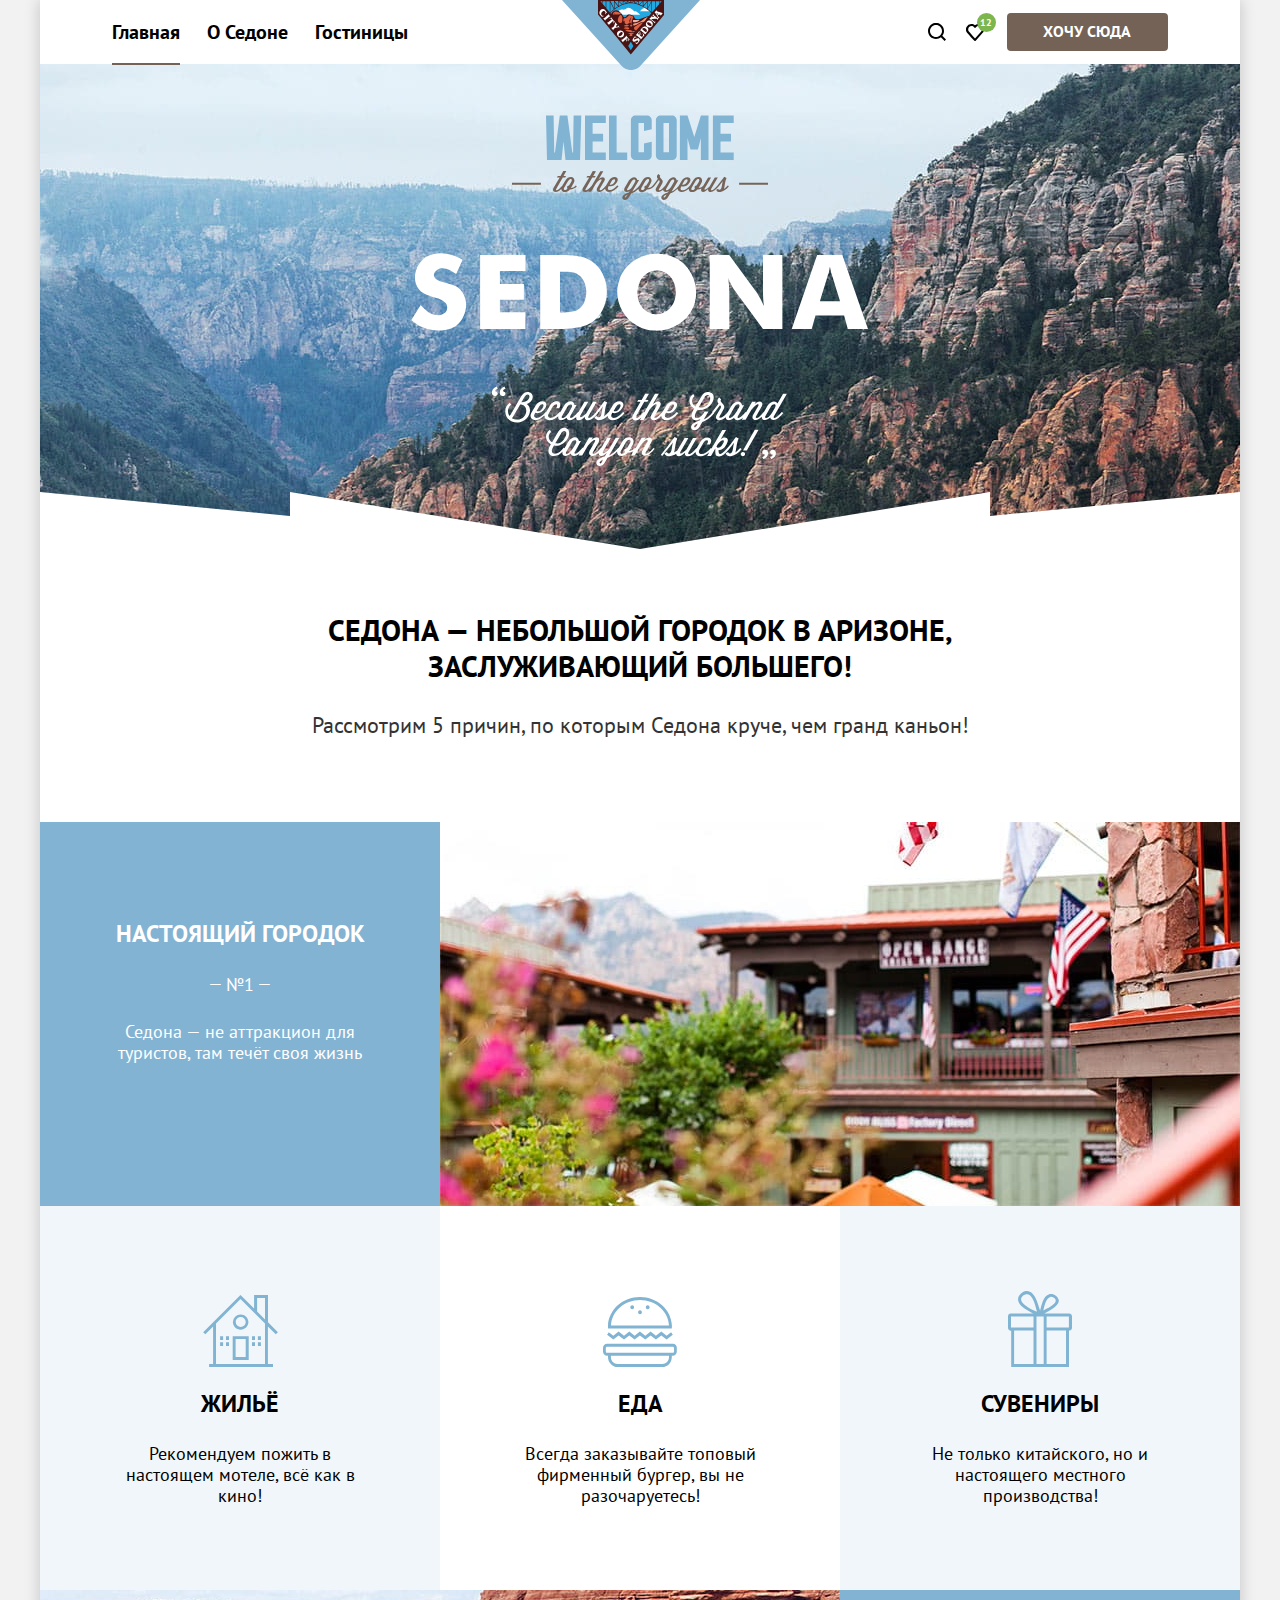
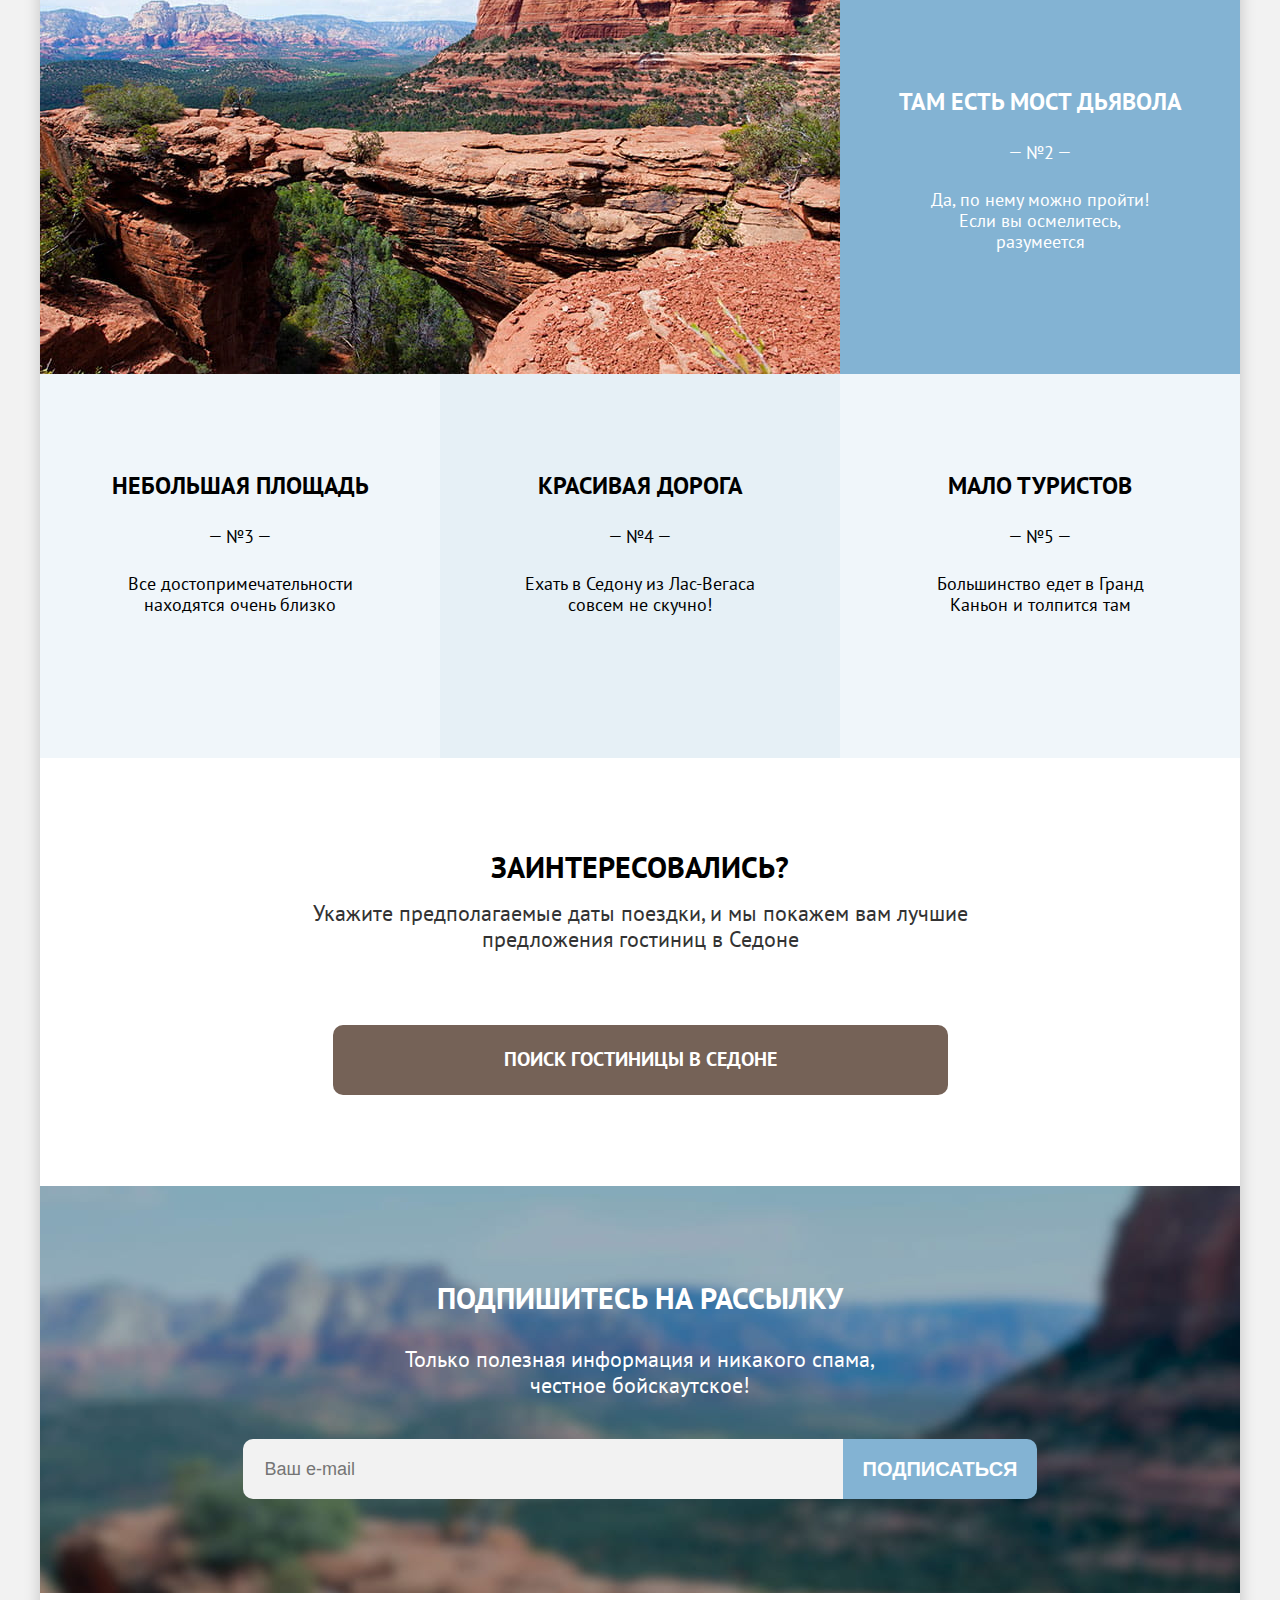
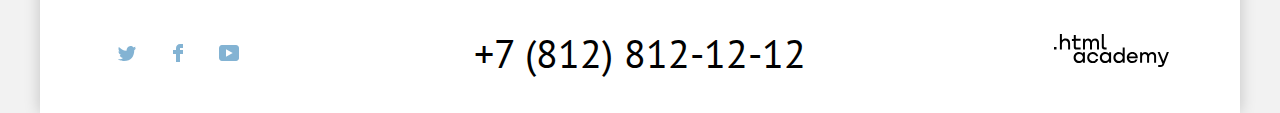
==== commit 2f042502: "Декоративные элементы основной страницы" ====
--- a/index.html
+++ b/index.html
@@ -37,7 +37,7 @@
           </a>
           <!-- Пользовательская навигация -->
           <ul class="navigation-user-list">
-            <li class="navigation-item navigation-link-search">
+            <li class="navigation-item">
               <a class="navigation-link navigation-user-link" href="#">
                 <svg
                   class="navigation-icon"
@@ -56,7 +56,7 @@
                 <span class="visually-hidden"> Поиск </span>
               </a>
             </li>
-            <li class="navigation-item navigation-link-favorite">
+            <li class="navigation-item">
               <a class="navigation-link navigation-user-link" href="#">
                 <svg
                   class="navigation-icon"
@@ -76,7 +76,7 @@
                 <span class="favorite-hotels-number">12</span>
               </a>
             </li>
-            <li class="navigation-item">
+            <li class="navigation-item navigation-item-button">
               <a class="button button-find-navigation" href="#">Хочу сюда</a>
             </li>
           </ul>
@@ -130,28 +130,25 @@
             </div>
             <!-- Жилье/ Еда / Сувениры -->
             <ul class="advantages-list advantage-wrapper">
-              <li
-                class="
-                  advantages-item
-                  advantage-icon-accommodation advantage-grey
-                "
-              >
-                <h3 class="advantage-title">Жильё</h3>
+              <li class="advantages-item advantage-icon advantage-grey">
+                <h3 class="advantage-title  advantage-icon-accommodation">
+                  Жильё
+                </h3>
                 <p class="advantage-description">
                   Рекомендуем пожить в настоящем мотеле, всё как в кино!
                 </p>
               </li>
-              <li class="advantages-item advantage-icon-food">
-                <h3 class="advantage-title">Еда</h3>
+              <li class="advantages-item advantage-icon">
+                <h3 class="advantage-title advantage-icon-food">Еда</h3>
                 <p class="advantage-description">
                   Всегда заказывайте топовый фирменный бургер, вы не
                   разочаруетесь!
                 </p>
               </li>
-              <li
-                class="advantages-item advantage-icon-souvenirs advantage-grey"
-              >
-                <h3 class="advantage-title">Сувениры</h3>
+              <li class="advantages-item advantage-icon  advantage-grey">
+                <h3 class="advantage-title advantage-icon-souvenirs">
+                  Сувениры
+                </h3>
                 <p class="advantage-description">
                   Не только китайского, но и настоящего местного производства!
                 </p>
@@ -258,7 +255,7 @@
                 <svg
                   class="social-icon"
                   aria-hidden="true"
-                  focusable="false"                   
+                  focusable="false"
                   width="18"
                   height="15"
                   viewBox="0 0 18 15"
@@ -267,7 +264,6 @@
                 >
                   <path
                     d="M11.6.2c1.8-.5 3.2.3 3.8 1.2.7-.2 1.4-.5 2.1-.7 0 .9-.6 1.5-.9 1.8.7.1 1.4-.6 1.4-.6-.2 1-1.1 1.8-1.7 2C16.1 10.7 13 15.1 5.7 15h-.5c-.4 0-4.4-.5-5.2-1.9 2.4.2 4.1-.4 5-1.2-1-.3-2.9-.4-3.2-2.9.4.1.6.2 1.3.1C1.8 8.3.4 7.5.5 5.3c.3.3 1.1.5 1.4.5C1.1 5.6-.2 2.5.9.9c1.9 1.9 4 3.6 7.6 3.8C8.7 2.3 9.7.8 11.6.2Z"
-                    
                   />
                 </svg>
                 <span class="visually-hidden">Твиттер</span>
@@ -281,7 +277,7 @@
                 <svg
                   class="social-icon"
                   aria-hidden="true"
-                  focusable="false"                  
+                  focusable="false"
                   width="10"
                   height="18"
                   viewBox="0 0 10 18"
@@ -290,7 +286,6 @@
                 >
                   <path
                     d="M7 0C4.8 0 3 1.8 3 4v2H0v4h3v8h4v-8h3V6H7V4h3V0H7Z"
-                    
                   />
                 </svg>
                 <span class="visually-hidden">Фэйсбук</span>
@@ -304,7 +299,7 @@
                 <svg
                   class="social-icon"
                   aria-hidden="true"
-                  focusable="false"                 
+                  focusable="false"
                   width="20"
                   height="16"
                   viewBox="0 0 20 16"
@@ -313,7 +308,6 @@
                 >
                   <path
                     d="M17 0H2.9C1.2 0 0 1.5 0 3.2v9.5C0 14.5 1.2 16 2.9 16h14.3c1.5 0 2.9-1.5 2.9-3.2V3.2C19.9 1.5 18.7 0 17 0ZM7 11.8V4.2L13.7 8 7 11.8Z"
-                    
                   />
                 </svg>
                 <span class="visually-hidden">Ютуб</span>
@@ -336,7 +330,7 @@
                 xmlns="http://www.w3.org/2000/svg"
               >
                 <path
-                  d="M0 12.9v2.6h2.5v-2.6H0ZM11.6 4.5c-1.6 0-2.8.7-3.6 1.7h-.1V0h-2v15.5h2v-5.3c0-2.1 1.3-3.6 3.3-3.6 1.8 0 2.9 1.4 2.9 3.2v5.7h2V9.4c.1-3-1.8-4.9-4.5-4.9ZM26.6 4.8h-4.8V1.1h-2v3.8h-1.9v2h1.9v6c0 1.7 1 2.7 2.7 2.7h4.1v-2h-3.7c-.7 0-1.1-.4-1.1-1.1V6.8h4.8v-2ZM41.1 4.6c-1.6 0-2.9.8-3.5 2.1h-.1c-.6-1.2-1.8-2.1-3.4-2.1-1.4 0-2.5.8-3.1 1.8h-.1V4.8H29v10.6h2V10c0-2 1-3.5 2.6-3.5 1.5 0 2.4 1 2.4 2.6v6.3h2V9.8c0-2.4 1.4-3.3 2.6-3.3 1.5 0 2.4 1 2.4 2.6v6.3h2V8.9c.1-2.5-1.4-4.3-3.9-4.3ZM47.8 12.7c0 1.7 1 2.7 2.8 2.7h2v-2h-1.7c-.7 0-1.1-.4-1.1-1.1V0h-2v12.7ZM28.9 19.7c-.9-1.1-2.2-1.8-3.9-1.8-3.1 0-5.4 2.3-5.4 5.6s2.3 5.6 5.4 5.6c1.8 0 3-.8 3.8-1.9h.1v1.6h2V18.2h-2v1.5Zm-3.6 7.4c-2.2 0-3.6-1.6-3.6-3.6s1.4-3.6 3.6-3.6 3.6 1.6 3.6 3.6c0 1.9-1.4 3.6-3.6 3.6ZM44.2 22c-.5-2.4-2.6-4.1-5.4-4.1a5.4 5.4 0 0 0-5.6 5.6c0 3.1 2.2 5.6 5.6 5.6 2.8 0 4.9-1.8 5.4-4.2h-2.1a3.4 3.4 0 0 1-3.3 2.3c-2.2 0-3.6-1.6-3.6-3.6s1.4-3.6 3.6-3.6c1.6 0 2.8 1 3.3 2.2h2.1V22ZM55.1 19.7c-.9-1.1-2.2-1.8-3.9-1.8-3.1 0-5.4 2.3-5.4 5.6s2.3 5.6 5.4 5.6c1.8 0 3-.8 3.8-1.9h.1v1.6h2V18.2h-2v1.5Zm-3.6 7.4c-2.2 0-3.6-1.6-3.6-3.6s1.4-3.6 3.6-3.6 3.6 1.6 3.6 3.6c0 1.9-1.5 3.6-3.6 3.6ZM68.7 19.8c-.9-1.1-2.2-1.9-3.9-1.9-3.1 0-5.4 2.3-5.4 5.6s2.2 5.6 5.4 5.6c1.7 0 3-.8 3.8-1.8h.1v1.5h2V13.4h-2v6.4Zm-3.6 7.3c-2.2 0-3.6-1.6-3.6-3.6s1.4-3.6 3.6-3.6 3.6 1.6 3.6 3.6c-.1 2-1.5 3.6-3.6 3.6ZM78.3 17.9c-3.3 0-5.5 2.5-5.5 5.6 0 3 2.1 5.6 5.5 5.6 2.5 0 4.5-1.3 5.2-3.6h-2.1c-.5 1-1.6 1.6-3 1.6-1.9 0-3.3-1.3-3.4-2.9h8.8c.2-3.6-2-6.3-5.5-6.3Zm0 1.9c1.7 0 3 1 3.3 2.6h-6.5c.3-1.5 1.5-2.6 3.2-2.6ZM98.2 17.9c-1.6 0-2.9.8-3.6 2h-.1c-.6-1.2-1.8-2-3.4-2-1.4 0-2.5.7-3.1 1.8v-1.5h-1.9v10.6h2v-5.4c0-2 1-3.4 2.6-3.5 1.5 0 2.4 1 2.4 2.6v6.3h2v-5.6c0-2.4 1.4-3.3 2.6-3.3 1.5 0 2.4 1 2.4 2.6v6.3h2v-6.5c.1-2.6-1.4-4.4-3.9-4.4ZM109.4 27l-3.6-8.9h-2.2l4.8 11.6c-.3.9-.7 1.2-1.7 1.2h-2.5v2h2.5c1.8 0 2.8-.8 3.5-2.6l4.7-12.2h-2.1l-3.4 8.9Z"                  
+                  d="M0 12.9v2.6h2.5v-2.6H0ZM11.6 4.5c-1.6 0-2.8.7-3.6 1.7h-.1V0h-2v15.5h2v-5.3c0-2.1 1.3-3.6 3.3-3.6 1.8 0 2.9 1.4 2.9 3.2v5.7h2V9.4c.1-3-1.8-4.9-4.5-4.9ZM26.6 4.8h-4.8V1.1h-2v3.8h-1.9v2h1.9v6c0 1.7 1 2.7 2.7 2.7h4.1v-2h-3.7c-.7 0-1.1-.4-1.1-1.1V6.8h4.8v-2ZM41.1 4.6c-1.6 0-2.9.8-3.5 2.1h-.1c-.6-1.2-1.8-2.1-3.4-2.1-1.4 0-2.5.8-3.1 1.8h-.1V4.8H29v10.6h2V10c0-2 1-3.5 2.6-3.5 1.5 0 2.4 1 2.4 2.6v6.3h2V9.8c0-2.4 1.4-3.3 2.6-3.3 1.5 0 2.4 1 2.4 2.6v6.3h2V8.9c.1-2.5-1.4-4.3-3.9-4.3ZM47.8 12.7c0 1.7 1 2.7 2.8 2.7h2v-2h-1.7c-.7 0-1.1-.4-1.1-1.1V0h-2v12.7ZM28.9 19.7c-.9-1.1-2.2-1.8-3.9-1.8-3.1 0-5.4 2.3-5.4 5.6s2.3 5.6 5.4 5.6c1.8 0 3-.8 3.8-1.9h.1v1.6h2V18.2h-2v1.5Zm-3.6 7.4c-2.2 0-3.6-1.6-3.6-3.6s1.4-3.6 3.6-3.6 3.6 1.6 3.6 3.6c0 1.9-1.4 3.6-3.6 3.6ZM44.2 22c-.5-2.4-2.6-4.1-5.4-4.1a5.4 5.4 0 0 0-5.6 5.6c0 3.1 2.2 5.6 5.6 5.6 2.8 0 4.9-1.8 5.4-4.2h-2.1a3.4 3.4 0 0 1-3.3 2.3c-2.2 0-3.6-1.6-3.6-3.6s1.4-3.6 3.6-3.6c1.6 0 2.8 1 3.3 2.2h2.1V22ZM55.1 19.7c-.9-1.1-2.2-1.8-3.9-1.8-3.1 0-5.4 2.3-5.4 5.6s2.3 5.6 5.4 5.6c1.8 0 3-.8 3.8-1.9h.1v1.6h2V18.2h-2v1.5Zm-3.6 7.4c-2.2 0-3.6-1.6-3.6-3.6s1.4-3.6 3.6-3.6 3.6 1.6 3.6 3.6c0 1.9-1.5 3.6-3.6 3.6ZM68.7 19.8c-.9-1.1-2.2-1.9-3.9-1.9-3.1 0-5.4 2.3-5.4 5.6s2.2 5.6 5.4 5.6c1.7 0 3-.8 3.8-1.8h.1v1.5h2V13.4h-2v6.4Zm-3.6 7.3c-2.2 0-3.6-1.6-3.6-3.6s1.4-3.6 3.6-3.6 3.6 1.6 3.6 3.6c-.1 2-1.5 3.6-3.6 3.6ZM78.3 17.9c-3.3 0-5.5 2.5-5.5 5.6 0 3 2.1 5.6 5.5 5.6 2.5 0 4.5-1.3 5.2-3.6h-2.1c-.5 1-1.6 1.6-3 1.6-1.9 0-3.3-1.3-3.4-2.9h8.8c.2-3.6-2-6.3-5.5-6.3Zm0 1.9c1.7 0 3 1 3.3 2.6h-6.5c.3-1.5 1.5-2.6 3.2-2.6ZM98.2 17.9c-1.6 0-2.9.8-3.6 2h-.1c-.6-1.2-1.8-2-3.4-2-1.4 0-2.5.7-3.1 1.8v-1.5h-1.9v10.6h2v-5.4c0-2 1-3.4 2.6-3.5 1.5 0 2.4 1 2.4 2.6v6.3h2v-5.6c0-2.4 1.4-3.3 2.6-3.3 1.5 0 2.4 1 2.4 2.6v6.3h2v-6.5c.1-2.6-1.4-4.4-3.9-4.4ZM109.4 27l-3.6-8.9h-2.2l4.8 11.6c-.3.9-.7 1.2-1.7 1.2h-2.5v2h2.5c1.8 0 2.8-.8 3.5-2.6l4.7-12.2h-2.1l-3.4 8.9Z"
                 />
               </svg>
             </a>
--- a/css/styles.css
+++ b/css/styles.css
@@ -49,10 +49,6 @@
   padding-right: 72px;
 } 
 
-.header-container {
-  padding-left: 59px;
-}
-
 body {
   min-height: 100%;
   font-family: "PT Sans", Arial, sans-serif;
@@ -114,6 +110,10 @@
 }
 
 /*Header*/
+.header-container {
+  padding-left: 63px;
+}
+
 .page-header {
   min-height: 65px;
   background: var(--primary-background-color);
@@ -135,14 +135,15 @@
   gap: 9px; 
   margin: 0;
   padding: 0;
+  padding-bottom: 6px;
   list-style: none;  
 }
 
 .navigation-item {
+  display: flex;
   align-self: center; 
   justify-self: center;
-  padding-top: 7px;
-  padding-bottom: 12px;
+  padding: 0;
   box-sizing: border-box;  
 }
 
@@ -150,8 +151,7 @@
 .navigation-link {  
   position: relative;
   display: inline-block;
-  min-height: 18px;
-  box-sizing: border-box;
+  min-height: 18px;  
   font-weight: bold;
   outline: unset;
   font-size: 20px;
@@ -159,14 +159,17 @@
   color: inherit;
   text-decoration: none; 
   margin: 0; 
-  padding: 6px 12px;
+  padding: 3px 6px;
+  border: 3px solid transparent; 
+  border-radius: 10px;
+  box-sizing: border-box;   
 }
 
 .navigation-link-current::before {
   position: absolute;
-  right: 12px;
-  bottom: -14px;
-  left: 12px;
+  right: 6px;
+  bottom: -17px;
+  left: 6px;
   height: 2px;
   background-color: var(--find-hotel-button-color);
   content: "";
@@ -178,10 +181,7 @@
 
 .navigation-list .navigation-link:focus-visible {
   color: var(--find-hotel-button-color);
-  border: 3px solid var(--secondary-background-color); 
-  box-sizing: border-box; 
-  border-radius: 10px; 
-  padding: 3px 9px;
+  border-color: var(--secondary-background-color);  
 }
 
 .navigation-list .navigation-link:active {
@@ -192,24 +192,26 @@
 
 
 /* User_navigation */
-.navigation-user-list {
-  max-width: 251px;
-  display: grid;
-  grid-template-columns: 38px 38px 166px;
-  gap: 1px;
+.navigation-user-list {  
+  display: flex; 
   margin: 0;
   padding: 0;
   list-style: none;
   margin-left: auto; 
-}
-
-.navigation-link.navigation-user-link {
-  padding: 19px;
-}
-
-
-.navigation-link-favorite {
-  padding-right: 12px;
+  padding-bottom: 6px;
+}
+
+.navigation-item-button {
+  margin-left: 13px;
+} 
+
+.navigation-link.navigation-user-link {  
+  padding: 7px;
+  box-sizing: border-box;
+  border: 3px solid transparent;
+  box-sizing: border-box;
+  border-radius: 10px;
+  margin: 0;
 }
 
 .favorite-hotels-number {
@@ -224,19 +226,16 @@
   box-sizing: border-box;
   width: 19px;
   height: 19px;
-  left: 20px;
-  bottom: 20px;
+  left: 18px;
+  bottom: 16px;
   margin: auto;  
   padding: 3px;
 }
 
 .navigation-icon {  
-  position: absolute;
-  top: 5px;
-  right: 0;
-  bottom: 0;
-  left: 0;
-  margin: auto;
+  display: flex;
+  align-items: center;
+  justify-content: center;
   fill: var(--primary-font-color);
 }
 
@@ -244,10 +243,8 @@
   fill: var(--find-hotel-button-color);
 }
 
-.navigation-user-link:focus-visible .navigation-icon {  
-  border: 3px solid var(--secondary-background-color);    
-  border-radius: 10px;
-  padding: 7px;
+.navigation-user-link:focus-visible {  
+  border-color: var(--secondary-background-color);        
 }
 
 .navigation-user-link:active .navigation-icon {  
@@ -264,8 +261,8 @@
   background-color: var(--find-hotel-button-color);  
   padding-top: 8px;
   padding-bottom: 9px; 
-  padding-left: 36px;
-  padding-right: 36px;  
+  padding-left: 36.7px;
+  padding-right: 36.7px;  
   box-sizing: border-box;
   border: none;
 }
@@ -346,27 +343,6 @@
 
 .advantage-dark-grey {
   background-color: var(--advantage-background-dark-grey);
-}
-
-.advantage-icon-accommodation {
-  padding-top: 184px;
-  background-image: url("..//img/index/advantages/icon-accommodation.svg");
-  background-repeat: no-repeat;  
-  background-position: center 91px;
-}
-
-.advantage-icon-food {
-  padding-top: 184px;
-  background-image: url("..//img/index/advantages/icon-food.svg");
-  background-repeat: no-repeat;
-  background-position: center 91px;
-}
-
-.advantage-icon-souvenirs {
-  padding-top: 184px;
-  background-image: url("..//img/index/advantages/icon-souvenirs.svg");
-  background-repeat: no-repeat;
-  background-position: center 91px;
 }
 
 /* Common-title-description */
@@ -379,6 +355,44 @@
   margin: 0 auto;  
   padding: 0 240px;
   margin-bottom: 23px;
+}
+
+.advantage-icon {
+  padding-top: 184px;
+  position: relative;
+}
+
+.advantage-icon-accommodation::before {
+  content: "";
+  width: 75px;
+  height: 72px;
+  position: absolute;
+  bottom: 223px; 
+  left: 163px; 
+  background-repeat: no-repeat;
+  background-image: url("..//img/index/advantages/icon-accommodation.svg");     
+}
+
+.advantage-icon-food::before {
+  content: "";
+  width: 74px;
+  height: 70px;
+  position: absolute; 
+  background-image: url("..//img/index/advantages/icon-food.svg");
+  background-repeat: no-repeat;
+  bottom: 223px;
+  left: 163px;
+}
+
+.advantage-icon-souvenirs::before {
+  content: "";
+  width: 64px;
+  height: 76px;
+  position: absolute; 
+  background-image: url("..//img/index/advantages/icon-souvenirs.svg");
+  background-repeat: no-repeat;
+  bottom: 223px;
+  left: 168px;
 }
 
 .advantage-number-decoration {
@@ -616,7 +630,8 @@
 }
 
 .footer-container {
-  padding: 0 57px;
+  padding-left: 62px;
+  padding-right: 49px;
 }
 
 .footer-wrapper {
@@ -630,8 +645,9 @@
 
 .footer-social {
   display: grid;
-  grid-template-columns: 40px 40px 42px;  
-  padding: 0px;
+  grid-template-columns: 40px 40px 40px;  
+  gap: 11px;
+  padding-left: 5px;
   list-style: none;
   max-width: 183px;
   margin: 0;
@@ -646,54 +662,59 @@
   padding: auto;
 }
 
-.social-button {
-  position: relative;
-  display: inline-block;
+.social-button {  
+  display: flex;
+  align-items: center;
+  justify-content: center;
   color: inherit;
   min-height: 40px;
   background-color: inherit;  
   text-decoration: none;  
   outline: unset;
-  box-sizing: border-box;
-  padding: 20px;
+  box-sizing: border-box;  
+  border: 3px solid transparent;    
+  border-radius: 10px;
+}
+
+.social-button-twitter{
+  padding: 7px;
+}
+
+.social-button-facebook{
+  padding: 8px 12px;
+}
+
+.social-button-youtube{
+  padding: 9px 7px;
 }
 
 .social-icon { 
-  position: absolute;
-  top: 7px;
-  right: 0;
-  bottom: 0;
-  left: 0;
-  margin: auto; 
+  display: flex;
+  align-items: center;
+  justify-content: center;
   fill: var(--secondary-background-color);
+  padding: 0;
 }
 
 .social-button:hover .social-icon {  
   fill: var(--social-icon-hover);
 }
 
-.social-button-twitter:focus-visible .social-icon {  
-  border: 3px solid var(--secondary-background-color);    
-  border-radius: 10px;
-  padding: 9px 8px;
+.social-button:focus-visible {  
+  border-color: var(--secondary-background-color);   
+}
+
+.social-button-twitter:focus-visible .social-icon {   
   fill: var(--social-icon-hover);
 }
 
 .social-button-facebook:focus-visible .social-icon {  
-  border: 3px solid var(--secondary-background-color);    
-  border-radius: 10px;
-  padding: 8px 12px;
   fill: var(--social-icon-hover);
 }
 
-.social-button-youtube:focus-visible .social-icon {  
-  border: 3px solid var(--secondary-background-color);    
-  border-radius: 10px;
-  padding: 9px 6.5px;
+.social-button-youtube:focus-visible .social-icon { 
   fill: var(--social-icon-hover);
 }
-
-
 
 .social-button:active .social-icon{
   fill: var(--social-icon-hover);
@@ -713,8 +734,10 @@
   color: inherit;
   text-decoration: none;  
   outline: unset;
-  padding: 15px 15px;
   box-sizing: border-box;
+  border: 3px solid transparent;   
+  border-radius: 10px; 
+  padding: 12px 12px;
 }
 
 .footer-contacts-phone:hover {
@@ -722,11 +745,8 @@
 }
 
 .footer-contacts-phone:focus-visible {
-  color: var(--find-hotel-button-color);
-  border: 3px solid var(--secondary-background-color); 
-  box-sizing: border-box; 
-  border-radius: 10px; 
-  padding: 12px 12px;
+  color: var(--find-hotel-button-color);  
+  border-color: var(--secondary-background-color);   
 }
 
 .footer-contacts-phone:active {
@@ -739,7 +759,7 @@
   margin-left: auto;
   margin-top: 0;
   margin-bottom: 0;
-  padding: 5px;
+  padding: 0;
 }
 
 .htmlacademy-link {
@@ -750,10 +770,15 @@
   text-decoration: none;  
   outline: unset;
   box-sizing: border-box;  
+  border: 3px solid transparent;    
+  border-radius: 10px;
+  padding: 15.5px 19.5px;
 } 
 
 .htmlacademy-icon { 
-  padding: 18.5px 22.5px;  
+  display: flex;
+  align-items: center;
+  justify-content: center; 
   fill: var(--primary-font-color);
 }
 
@@ -761,10 +786,11 @@
   fill: var(--find-hotel-button-color);
 }
 
-.htmlacademy-link:focus-visible .htmlacademy-icon{  
-  border: 3px solid var(--secondary-background-color);    
-  border-radius: 10px;
-  padding: 15.5px 15.5px;
+.htmlacademy-link:focus-visible{  
+  border-color: var(--secondary-background-color);   
+}
+
+.htmlacademy-link:focus-visible .htmlacademy-icon{    
   fill: var(--find-hotel-button-color);
 }
 
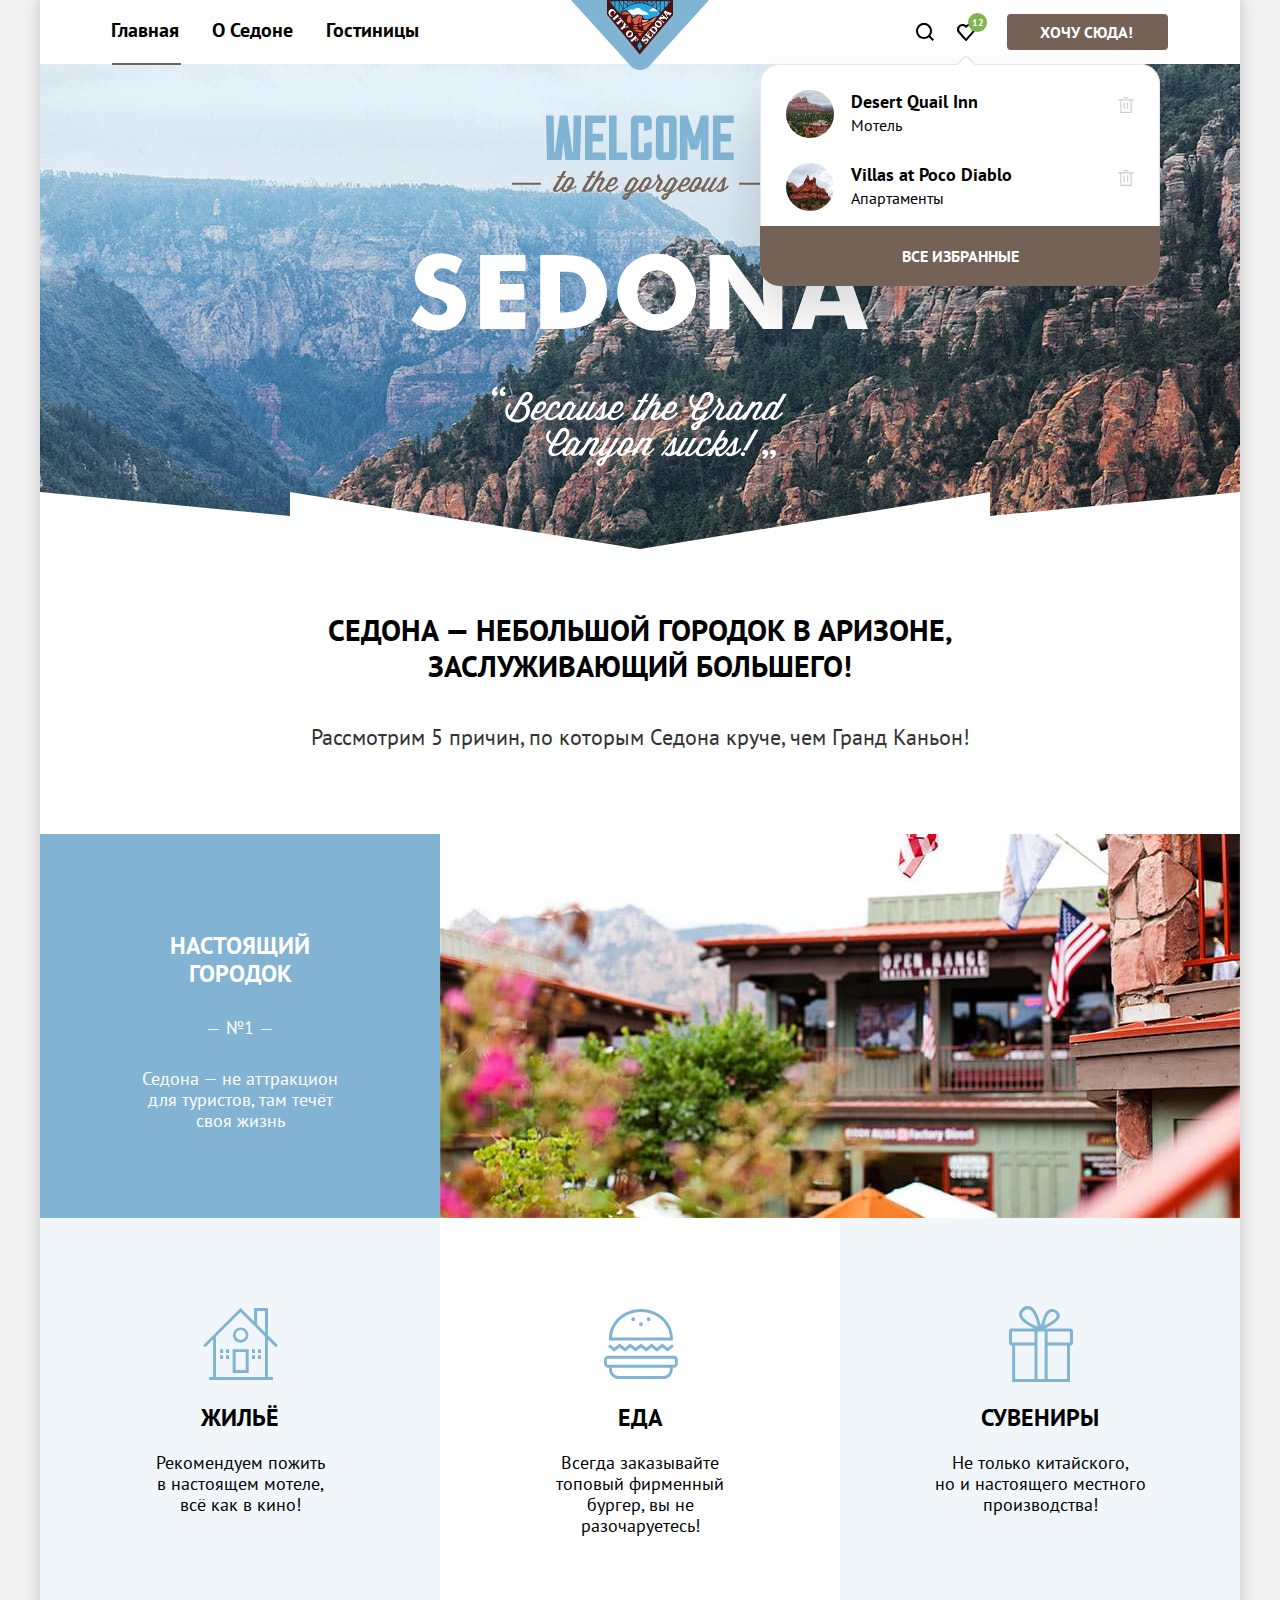
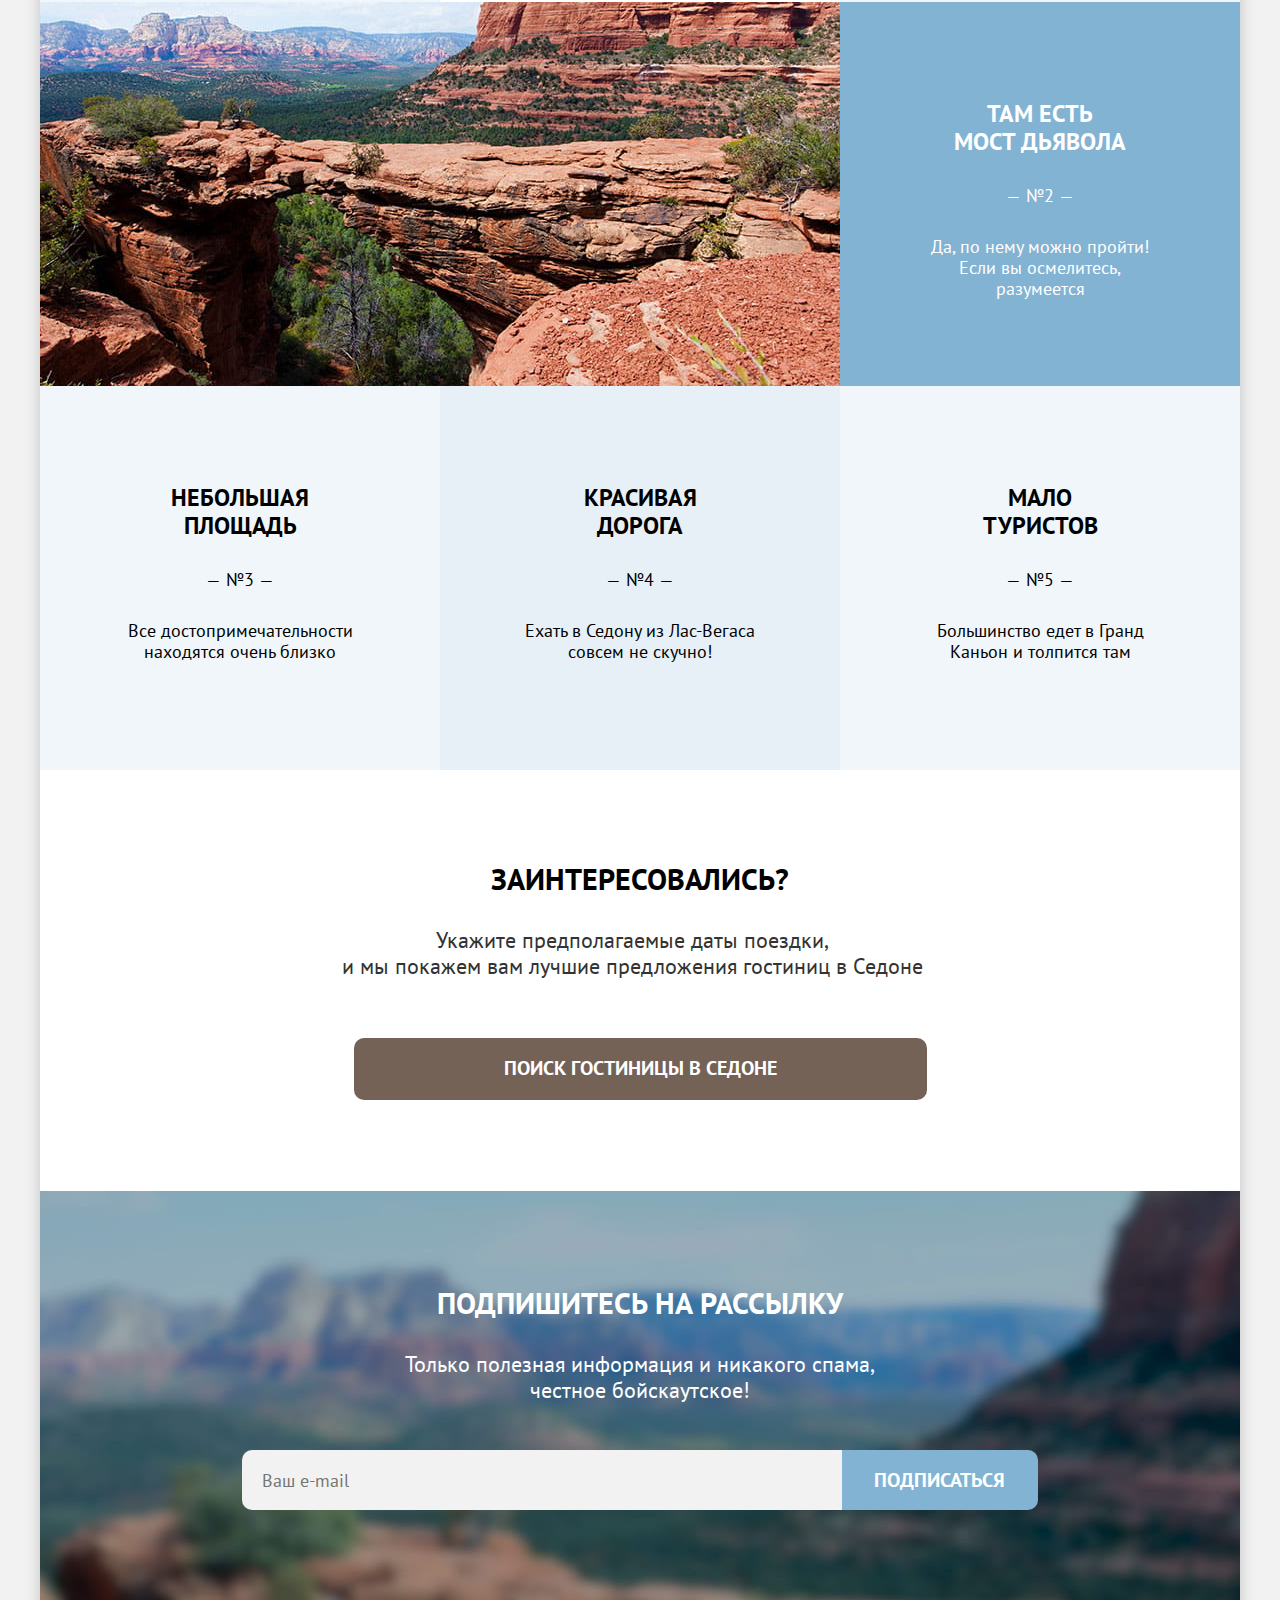
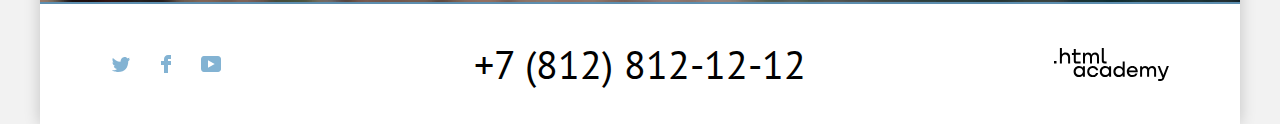
==== commit 40b8acf0: "Декоративные элементы на внутренней странице" ====
--- a/index.html
+++ b/index.html
@@ -47,7 +47,9 @@
                   height="18"
                   viewBox="0 0 18 18"
                   fill="none"
-                  xmlns="http://www.w3.org/2000/svg"
+                  xmlns="http://www.w3.org/2000/svg"     
+                  role="img" 
+                  aria-label="Поиск"             
                 >
                   <path
                     d="m18 16.5-3.7-3.7c1-1.3 1.7-3 1.7-4.9 0-4.4-3.6-8-8-8S0 3.6 0 8c0 4.4 3.6 8 8 8 1.8 0 3.5-.6 4.9-1.7l3.7 3.7 1.4-1.5ZM8 14c-3.3 0-6-2.7-6-6s2.7-6 6-6 6 2.7 6 6-2.7 6-6 6Z"
@@ -67,6 +69,8 @@
                   viewBox="0 0 18 17"
                   fill="none"
                   xmlns="http://www.w3.org/2000/svg"
+                  role="img" 
+                  aria-label="Избранное" 
                 >
                   <path
                     d="M8.9 17a.9.9 0 0 1-.8-.4c-5.4-6.1-6.7-7.5-7-7.9A5.4 5.4 0 0 1 5.5 0C6.8 0 8 .5 9 1.3a5.46 5.46 0 0 1 9 4.1c0 1.3-.5 2.5-1.3 3.4l-7 7.9c-.2.2-.4.3-.8.3Zm-6-9.5c.3.4 3.5 4 6.1 6.9l6.2-7c.5-.5.7-1.2.7-2 0-1.8-1.5-3.3-3.3-3.3-1 0-2 .5-2.7 1.3-.3.3-.6.4-.9.4-.3 0-.6-.2-.8-.4-.7-.8-1.7-1.3-2.7-1.3-1.8 0-3.3 1.5-3.3 3.3-.1.9.3 1.6.7 2.1-.1 0-.1 0 0 0Z"
@@ -75,9 +79,64 @@
                 <span class="visually-hidden"> Избранное </span>
                 <span class="favorite-hotels-number">12</span>
               </a>
+              <div class="popover popover-favorite popover-open">
+                <div class="popover-content">
+                  <h2 class="visually-hidden popover-title">
+                    Отели в избранном
+                  </h2>                
+                  <div class="favorite-hotels-preview">
+                    <div class="hotel-card-preview">
+                      <a class="hotel-card-link-preview" href="hotel.html">
+                      <img
+                        class="hotel-card-image-preview"
+                        src="img/catalog/hotels/motel_Desert_Quail_Inn.jpg"
+                        width="48"
+                        height="48"
+                        alt="Мотель Desert Quail Inn на фоне окружающего ландшафта"                        
+                      />                     
+                        <h3 class="hotel-card-title-preview">Desert Quail Inn</h3>
+                        <p class="hotel-card-accommodation-type-preview">Мотель</p>
+                      </a>  
+                      <div class="popover-button-delete">                       
+                        <a class="3 button-delete" href="#">
+                          <span class="visually-hidden"> Удалить </span>
+                        </a>
+                      </div>
+                    </div>
+
+                    <div class="hotel-card-preview">                      
+                      <a class="hotel-card-link-preview" href="hotel.html">
+                        <img
+                        class="hotel-card-image-preview"
+                        src="img/catalog/hotels/apartaments_Villas_at_Poco_Diablo.jpg"
+                        width="48"
+                        height="48"
+                        alt="Горы вблизи апартаментов Villas at Poco Diablo"                        
+                        />
+                        <h3 class="hotel-card-title-preview">
+                          Villas at Poco Diablo
+                        </h3>
+                        <p class="hotel-card-accommodation-type-preview">
+                          Апартаменты
+                        </p>
+                      </a>   
+                      <div class="popover-button-delete">                 
+                        <a class="button button-delete" href="#">
+                          <span class="visually-hidden"> Удалить </span>
+                        </a>
+                      </div>
+                    </div>
+                  </div>  
+                  <div class="favorite-all">
+                    <button class="button favorite-all-button button-brown" type="button">
+                      Все избранные
+                    </button>
+                  </div>
+                </div>
+              </div>
             </li>
             <li class="navigation-item navigation-item-button">
-              <a class="button button-find-navigation" href="#">Хочу сюда</a>
+              <a class="button button-find-navigation button-brown" href="#">Хочу сюда!</a>
             </li>
           </ul>
         </nav>
@@ -104,7 +163,7 @@
           Седона — небольшой городок в Аризоне, заслуживающий большего!
         </h2>
         <p class="advantages-description">
-          Рассмотрим 5 причин, по которым Седона круче, чем гранд каньон!
+          Рассмотрим 5 причин, по которым Седона круче, чем Гранд Каньон!
         </p>
         <h2 class="visually-hidden">5 причин посетить Седону</h2>
         <ol class="advantages-list advantage-wrapper">
@@ -130,27 +189,27 @@
             </div>
             <!-- Жилье/ Еда / Сувениры -->
             <ul class="advantages-list advantage-wrapper">
-              <li class="advantages-item advantage-icon advantage-grey">
-                <h3 class="advantage-title  advantage-icon-accommodation">
+              <li class="advantages-item advantage-icon advantage-grey">                          
+                <h3 class="advantage-title advantage-icon-accommodation">
                   Жильё
                 </h3>
                 <p class="advantage-description">
-                  Рекомендуем пожить в настоящем мотеле, всё как в кино!
+                  Рекомендуем пожить в&nbsp;настоящем мотеле, всё&nbsp;как&nbsp;в кино!
                 </p>
               </li>
               <li class="advantages-item advantage-icon">
                 <h3 class="advantage-title advantage-icon-food">Еда</h3>
                 <p class="advantage-description">
-                  Всегда заказывайте топовый фирменный бургер, вы не
+                  Всегда заказывайте топовый&nbsp;фирменный бургер, вы не
                   разочаруетесь!
                 </p>
               </li>
-              <li class="advantages-item advantage-icon  advantage-grey">
+              <li class="advantages-item advantage-icon advantage-grey">
                 <h3 class="advantage-title advantage-icon-souvenirs">
                   Сувениры
                 </h3>
                 <p class="advantage-description">
-                  Не только китайского, но и настоящего местного производства!
+                  Не только китайского, но&nbsp;и&nbsp;настоящего местного производства!
                 </p>
               </li>
             </ul>
@@ -165,7 +224,7 @@
               alt="Мост дьявола города Седона"
             />
             <div class="advantage-blue advantages-item">
-              <h3 class="advantage-title">Там есть мост дьявола</h3>
+              <h3 class="advantage-title">Там есть мост&nbsp;дьявола</h3>
               <div class="advantage-number-decoration">
                 <p class="advantage-number">№2</p>
               </div>
@@ -210,10 +269,10 @@
       <section class="find-hotel">
         <h2 class="find-hotel-title">Заинтересовались?</h2>
         <p class="find-hotel-description">
-          Укажите предполагаемые даты поездки, и мы покажем вам лучшие
+          Укажите предполагаемые даты поездки,<br> и мы покажем вам лучшие
           предложения гостиниц в Седоне
         </p>
-        <a href="#" class="button-find button">Поиск гостиницы в Седоне</a>
+        <a href="#" class="button-find button button-brown">Поиск гостиницы в Седоне</a>
       </section>
       <!-- Подписка -->
       <section class="subscribe subscribe-index">
@@ -221,19 +280,19 @@
         <p class="subscribe-description">
           Только полезная информация и никакого спама, честное бойскаутское!
         </p>
-        <form class="subscribe-form">
+        <form class="subscribe-form" action="https://echo.htmlacademy.ru">
           <label for="subscribe-email" class="visually-hidden"
             >Введите e-mail</label
           >
           <input
-            class="subscribe-email subscribe-invalid"
+            class="subscribe-email"
             id="subscribe-email"
             type="email"
             name="subscribe-email"
-            placeholder="Ваш e-mail"
+            placeholder="Ваш e-mail"            
           />
           <button
-            class="subscribe-button button"
+            class="subscribe-button button button-blue"
             type="submit"
             name="subscribe-submit"
           >
@@ -261,6 +320,8 @@
                   viewBox="0 0 18 15"
                   fill="none"
                   xmlns="http://www.w3.org/2000/svg"
+                  role="img" 
+                  aria-label="Твиттер" 
                 >
                   <path
                     d="M11.6.2c1.8-.5 3.2.3 3.8 1.2.7-.2 1.4-.5 2.1-.7 0 .9-.6 1.5-.9 1.8.7.1 1.4-.6 1.4-.6-.2 1-1.1 1.8-1.7 2C16.1 10.7 13 15.1 5.7 15h-.5c-.4 0-4.4-.5-5.2-1.9 2.4.2 4.1-.4 5-1.2-1-.3-2.9-.4-3.2-2.9.4.1.6.2 1.3.1C1.8 8.3.4 7.5.5 5.3c.3.3 1.1.5 1.4.5C1.1 5.6-.2 2.5.9.9c1.9 1.9 4 3.6 7.6 3.8C8.7 2.3 9.7.8 11.6.2Z"
@@ -283,6 +344,8 @@
                   viewBox="0 0 10 18"
                   fill="none"
                   xmlns="http://www.w3.org/2000/svg"
+                  role="img" 
+                  aria-label="Фэйсбук" 
                 >
                   <path
                     d="M7 0C4.8 0 3 1.8 3 4v2H0v4h3v8h4v-8h3V6H7V4h3V0H7Z"
@@ -305,6 +368,8 @@
                   viewBox="0 0 20 16"
                   fill="none"
                   xmlns="http://www.w3.org/2000/svg"
+                  role="img" 
+                  aria-label="Ютуб"
                 >
                   <path
                     d="M17 0H2.9C1.2 0 0 1.5 0 3.2v9.5C0 14.5 1.2 16 2.9 16h14.3c1.5 0 2.9-1.5 2.9-3.2V3.2C19.9 1.5 18.7 0 17 0ZM7 11.8V4.2L13.7 8 7 11.8Z"
@@ -328,11 +393,14 @@
                 viewBox="0 0 115 33"
                 fill="none"
                 xmlns="http://www.w3.org/2000/svg"
+                role="img" 
+                aria-label="HTML Academy"
               >
                 <path
                   d="M0 12.9v2.6h2.5v-2.6H0ZM11.6 4.5c-1.6 0-2.8.7-3.6 1.7h-.1V0h-2v15.5h2v-5.3c0-2.1 1.3-3.6 3.3-3.6 1.8 0 2.9 1.4 2.9 3.2v5.7h2V9.4c.1-3-1.8-4.9-4.5-4.9ZM26.6 4.8h-4.8V1.1h-2v3.8h-1.9v2h1.9v6c0 1.7 1 2.7 2.7 2.7h4.1v-2h-3.7c-.7 0-1.1-.4-1.1-1.1V6.8h4.8v-2ZM41.1 4.6c-1.6 0-2.9.8-3.5 2.1h-.1c-.6-1.2-1.8-2.1-3.4-2.1-1.4 0-2.5.8-3.1 1.8h-.1V4.8H29v10.6h2V10c0-2 1-3.5 2.6-3.5 1.5 0 2.4 1 2.4 2.6v6.3h2V9.8c0-2.4 1.4-3.3 2.6-3.3 1.5 0 2.4 1 2.4 2.6v6.3h2V8.9c.1-2.5-1.4-4.3-3.9-4.3ZM47.8 12.7c0 1.7 1 2.7 2.8 2.7h2v-2h-1.7c-.7 0-1.1-.4-1.1-1.1V0h-2v12.7ZM28.9 19.7c-.9-1.1-2.2-1.8-3.9-1.8-3.1 0-5.4 2.3-5.4 5.6s2.3 5.6 5.4 5.6c1.8 0 3-.8 3.8-1.9h.1v1.6h2V18.2h-2v1.5Zm-3.6 7.4c-2.2 0-3.6-1.6-3.6-3.6s1.4-3.6 3.6-3.6 3.6 1.6 3.6 3.6c0 1.9-1.4 3.6-3.6 3.6ZM44.2 22c-.5-2.4-2.6-4.1-5.4-4.1a5.4 5.4 0 0 0-5.6 5.6c0 3.1 2.2 5.6 5.6 5.6 2.8 0 4.9-1.8 5.4-4.2h-2.1a3.4 3.4 0 0 1-3.3 2.3c-2.2 0-3.6-1.6-3.6-3.6s1.4-3.6 3.6-3.6c1.6 0 2.8 1 3.3 2.2h2.1V22ZM55.1 19.7c-.9-1.1-2.2-1.8-3.9-1.8-3.1 0-5.4 2.3-5.4 5.6s2.3 5.6 5.4 5.6c1.8 0 3-.8 3.8-1.9h.1v1.6h2V18.2h-2v1.5Zm-3.6 7.4c-2.2 0-3.6-1.6-3.6-3.6s1.4-3.6 3.6-3.6 3.6 1.6 3.6 3.6c0 1.9-1.5 3.6-3.6 3.6ZM68.7 19.8c-.9-1.1-2.2-1.9-3.9-1.9-3.1 0-5.4 2.3-5.4 5.6s2.2 5.6 5.4 5.6c1.7 0 3-.8 3.8-1.8h.1v1.5h2V13.4h-2v6.4Zm-3.6 7.3c-2.2 0-3.6-1.6-3.6-3.6s1.4-3.6 3.6-3.6 3.6 1.6 3.6 3.6c-.1 2-1.5 3.6-3.6 3.6ZM78.3 17.9c-3.3 0-5.5 2.5-5.5 5.6 0 3 2.1 5.6 5.5 5.6 2.5 0 4.5-1.3 5.2-3.6h-2.1c-.5 1-1.6 1.6-3 1.6-1.9 0-3.3-1.3-3.4-2.9h8.8c.2-3.6-2-6.3-5.5-6.3Zm0 1.9c1.7 0 3 1 3.3 2.6h-6.5c.3-1.5 1.5-2.6 3.2-2.6ZM98.2 17.9c-1.6 0-2.9.8-3.6 2h-.1c-.6-1.2-1.8-2-3.4-2-1.4 0-2.5.7-3.1 1.8v-1.5h-1.9v10.6h2v-5.4c0-2 1-3.4 2.6-3.5 1.5 0 2.4 1 2.4 2.6v6.3h2v-5.6c0-2.4 1.4-3.3 2.6-3.3 1.5 0 2.4 1 2.4 2.6v6.3h2v-6.5c.1-2.6-1.4-4.4-3.9-4.4ZM109.4 27l-3.6-8.9h-2.2l4.8 11.6c-.3.9-.7 1.2-1.7 1.2h-2.5v2h2.5c1.8 0 2.8-.8 3.5-2.6l4.7-12.2h-2.1l-3.4 8.9Z"
                 />
               </svg>
+              <span class="visually-hidden">HTML Academy</span>
             </a>
           </p>
         </div>
--- a/css/styles.css
+++ b/css/styles.css
@@ -5,19 +5,26 @@
   --primary-background-color: #ffffff;
   --image-background-spare-color: #5d8eaf;
   --secondary-background-color: #83b3d3;
-  --advantage-background-grey: rgba(131, 179, 211, 0.12);  
+  --advantage-background-grey: rgba(131, 179, 211, 0.12);
   --advantage-background-dark-grey: rgba(131, 179, 211, 0.2);
   --find-hotel-button-color: #756257;
+  --find-button-hover: #615048;
   --favorite-hotels-button-color: #7db54f;
+  --favorite-hotels-button-color-focus: #6C9E42;
   --backing-background: #f2f2f2;
-  --view-button-background:#E6E6E6;
-  --find-button-hover: #615048;
-  --social-icon-hover: #68A2CA;  
+  --view-button-background: #e6e6e6;  
+  --social-icon-hover: #68a2ca;
   --find-button-active: rgba(255, 255, 255, 0.3);
+  --input-price-hover: rgba(255, 255, 255, 0.6);
+  --input-price-focus: #81B3D2;
   --body-box-shadow: rgba(0, 0, 0, 0.2);
   --navigation-user-link-active: rgba(117, 98, 87, 0.3);
-  --subscribe-email-invalid: #FF5757;
-} 
+  --subscribe-email-invalid: #ff5757;  
+  --control-radio-check: #3F5E72;
+  --range-toggle-focus-shadow: rgba(0, 0, 0, 0.25);
+  --range-toggle-active-shadow: rgba(0, 0, 0, 0.4);
+  --popover-shadow: rgba(0, 0, 0, 0.15);
+}
 
 @font-face {
   font-family: "PT Sans";
@@ -47,7 +54,7 @@
   margin: 0 auto;
   padding-left: 71px;
   padding-right: 72px;
-} 
+}
 
 body {
   min-height: 100%;
@@ -73,6 +80,7 @@
   overflow: hidden;
 }
 
+/* Common buttons styles */
 /*All small buttons*/
 .button {
   display: inline-block;
@@ -89,20 +97,51 @@
   cursor: pointer;
 }
 
+.button-brown:hover {
+  background: var(--find-button-hover);
+}
+
+.button-brown:focus-visible {
+  outline: 3px solid var(--secondary-background-color);
+  outline-offset: 0;  
+}
+
+.button-brown:active {
+  background: var(--find-button-hover);
+  color: var(--find-button-active);
+}
+
+
+.button-blue:hover {
+  background-color: var(--social-icon-hover);
+}
+
+.button-blue:focus-visible {
+  outline: 3px solid var(--find-hotel-button-color);
+  outline-offset: 0;  
+  background-color: var(--social-icon-hover);
+}
+
+.button-blue:active {
+  background-color: var(--social-icon-hover);
+  color: var(--find-button-active);
+}
+
 /*Index_welcome_section*/
 .intro-index {
   color: var(--primary-background-color);
   background-color: var(--image-background-spare-color);
-  min-height: 485px; 
-  background-image: url("../img/index/welcom_section/divider.svg"), url("../img/index/welcom_section/index-background.jpg");
+  min-height: 485px;
+  background-image: url("../img/index/welcom_section/divider.svg"),
+    url("../img/index/welcom_section/index-background.jpg");
   background-size: contain, cover;
   background-repeat: no-repeat, no-repeat;
   background-position: bottom, top;
   border: none;
   text-align: center;
   display: flex;
-  justify-content: center;  
-  margin-bottom: 63px;  
+  justify-content: center;
+  margin-bottom: 63px;
 }
 
 .intro-index-greeting {
@@ -129,46 +168,49 @@
 
 /*Header-navigation*/
 .navigation-list {
-  width: 459px;
+  width: 468px;
   display: grid;
   grid-template-columns: repeat(4, max-content);
-  gap: 9px; 
+  gap: 16px;
   margin: 0;
   padding: 0;
   padding-bottom: 6px;
-  list-style: none;  
+  list-style: none;
 }
 
 .navigation-item {
   display: flex;
-  align-self: center; 
+  align-self: center;
   justify-self: center;
   padding: 0;
-  box-sizing: border-box;  
+  box-sizing: border-box;
+  position: relative;
 }
 
 /* Pages_links */
-.navigation-link {  
+.navigation-link {
   position: relative;
   display: inline-block;
-  min-height: 18px;  
+  min-height: 18px;
   font-weight: bold;
   outline: unset;
   font-size: 20px;
   line-height: 26px;
   color: inherit;
-  text-decoration: none; 
-  margin: 0; 
-  padding: 3px 6px;
-  border: 3px solid transparent; 
+  text-decoration: none;
+  margin: 0;
+  padding: 4px 6px;
+  padding-top: 0;
+  padding-left: 5px;
+  border: 3px solid transparent;
   border-radius: 10px;
-  box-sizing: border-box;   
+  box-sizing: border-box;
 }
 
 .navigation-link-current::before {
   position: absolute;
-  right: 6px;
-  bottom: -17px;
+  right: 4px;
+  bottom: -18px;
   left: 6px;
   height: 2px;
   background-color: var(--find-hotel-button-color);
@@ -181,7 +223,7 @@
 
 .navigation-list .navigation-link:focus-visible {
   color: var(--find-hotel-button-color);
-  border-color: var(--secondary-background-color);  
+  border-color: var(--secondary-background-color);
 }
 
 .navigation-list .navigation-link:active {
@@ -190,22 +232,29 @@
   opacity: 0.3;
 }
 
-
 /* User_navigation */
-.navigation-user-list {  
-  display: flex; 
+.navigation-user-list {
+  display: flex;  
   margin: 0;
   padding: 0;
   list-style: none;
-  margin-left: auto; 
+  margin-left: auto;
   padding-bottom: 6px;
+}
+
+.navigation-user-list li:first-child {
+  margin-right: 3px;
+}
+
+.navigation-user-list li:nth-child(2) {
+  margin-right: 9px;
 }
 
 .navigation-item-button {
   margin-left: 13px;
-} 
-
-.navigation-link.navigation-user-link {  
+}
+
+.navigation-link.navigation-user-link {
   padding: 7px;
   box-sizing: border-box;
   border: 3px solid transparent;
@@ -215,7 +264,7 @@
 }
 
 .favorite-hotels-number {
-  position: absolute;  
+  position: absolute;
   font-size: 10px;
   line-height: 13px;
   text-align: center;
@@ -228,58 +277,42 @@
   height: 19px;
   left: 18px;
   bottom: 16px;
-  margin: auto;  
+  margin: auto;
   padding: 3px;
 }
 
-.navigation-icon {  
+.navigation-icon {
   display: flex;
   align-items: center;
   justify-content: center;
   fill: var(--primary-font-color);
 }
 
-.navigation-user-link:hover .navigation-icon {  
+.navigation-user-link:hover .navigation-icon {
   fill: var(--find-hotel-button-color);
 }
 
-.navigation-user-link:focus-visible {  
-  border-color: var(--secondary-background-color);        
-}
-
-.navigation-user-link:active .navigation-icon {  
+.navigation-user-link:focus-visible {
+  border-color: var(--secondary-background-color);
+}
+
+.navigation-user-link:active .navigation-icon {
   fill: var(--navigation-user-link-active);
-} 
-
-.navigation-user-link:active .favorite-hotels-number{
-  color: var(--find-button-active);  
-}
-
+}
+
+.navigation-user-link:active .favorite-hotels-number {
+  color: var(--find-button-active);
+}
 
 /*header-button*/
-.button-find-navigation { 
-  background-color: var(--find-hotel-button-color);  
+.button-find-navigation {
+  background-color: var(--find-hotel-button-color);
   padding-top: 8px;
-  padding-bottom: 9px; 
-  padding-left: 36.7px;
-  padding-right: 36.7px;  
+  padding-bottom: 7px;
+  padding-left: 33px;
+  padding-right: 35px;
   box-sizing: border-box;
   border: none;
-}
-
-.button-find-navigation:hover {
-  background: var(--find-button-hover);
-}
-
-.button-find-navigation:focus-visible {
-  outline: 3px solid var(--secondary-background-color);
-  outline-offset: 0;
-  border-radius: 4px;
-}
-
-.button-find-navigation:active {
-  background: var(--find-button-hover);
-  color:var(--find-button-active);
 }
 
 /* Logo_header */
@@ -316,6 +349,7 @@
   min-height: 384px;
   text-align: center;
   padding-top: 98px;
+  padding-bottom: 5px;
   box-sizing: border-box;
 }
 
@@ -350,60 +384,106 @@
   font-weight: bold;
   font-size: 30px;
   line-height: 36px;
+  text-transform: uppercase;
+  margin: 0 auto;
+  padding: 0 200px;
+  margin-bottom: 35px; 
+
+}
+
+.advantages-description {
+  font-size: 22px;
+  line-height: 36px;
+  text-align: center;
+  color: var(--secondary-font-color);
+  padding: 0;
+  margin-top: 0;
+  margin-bottom: 79px;
+}
+
+/* Title-description-of-EACH-advantage */
+.advantage-title {
+  font-weight: bold;
+  font-size: 24px;
+  line-height: 28px;
   text-align: center;
   text-transform: uppercase;
-  margin: 0 auto;  
-  padding: 0 240px;
-  margin-bottom: 23px;
-}
-
+  padding: 0 110px;
+  margin-top: 0;
+  margin-bottom: 28px;
+  overflow-wrap: break-word;
+}
+
+.advantage-description {
+  font-size: 18px;
+  line-height: 21px;
+  text-align: center;
+  margin: 0 auto;
+  padding: 0 80px;
+  padding-bottom: 75px;
+}
+
+.advantages-description-blue {
+  color: var(--primary-background-color);
+  padding: 0 90px;
+}
+
+.advantage-picture {
+  display: inline-block;
+}
+
+/* Advantages with icons */
 .advantage-icon {
-  padding-top: 184px;
+  padding-top: 81px;  
+}
+
+.advantage-title.advantage-icon-accommodation,
+.advantage-title.advantage-icon-food,
+.advantage-title.advantage-icon-souvenirs {
   position: relative;
-}
-
-.advantage-icon-accommodation::before {
+  padding-top: 105px;
+  margin-bottom: 20px;
+}
+
+.advantage-icon .advantage-description {
+  padding: 0 85px;
+}
+
+.advantage-icon .advantage-title::before {
   content: "";
+  background-repeat: no-repeat;
+  background-position: center;
+  position: absolute;
   width: 75px;
-  height: 72px;
-  position: absolute;
-  bottom: 223px; 
-  left: 163px; 
-  background-repeat: no-repeat;
-  background-image: url("..//img/index/advantages/icon-accommodation.svg");     
-}
-
-.advantage-icon-food::before {
-  content: "";
-  width: 74px;
-  height: 70px;
-  position: absolute; 
-  background-image: url("..//img/index/advantages/icon-food.svg");
-  background-repeat: no-repeat;
-  bottom: 223px;
+  height: 76px; 
+  top: 7px;
   left: 163px;
 }
 
-.advantage-icon-souvenirs::before {
-  content: "";
-  width: 64px;
-  height: 76px;
-  position: absolute; 
-  background-image: url("..//img/index/advantages/icon-souvenirs.svg");
-  background-repeat: no-repeat;
-  bottom: 223px;
-  left: 168px;
-}
-
+.advantage-icon-accommodation::before {  
+  background-image: url("..//img/index/advantages/icon-accommodation.svg");
+}
+
+.advantage-icon-food::before {    
+  background-image: url("..//img/index/advantages/icon-food.svg");   
+}
+
+.advantage-icon-souvenirs::before {   
+  background-image: url("..//img/index/advantages/icon-souvenirs.svg");    
+}
+
+/* Advantages_Numbers */
 .advantage-number-decoration {
   position: relative;
   margin-top: 0;
-  margin-bottom: 25px;
-  padding: auto;
+  margin-bottom: 29px;
+  padding: 0 181px;
 }
 
 .advantage-number {
   margin: 0;
+  position: relative;  
+  overflow-wrap: break-word;
 }
 
 .advantage-number::before {
@@ -411,9 +491,9 @@
   content: "—";
   font-size: 18px;
   line-height: 21px;
-  /* text-align: center; */
-  text-transform: uppercase; 
-  left: 42%;
+  text-transform: uppercase;
+  left: -15px;
+  top: 2px;
 }
 
 .advantage-number::after {
@@ -422,54 +502,15 @@
   font-size: 18px;
   line-height: 21px;
   text-align: center;
-  text-transform: uppercase; 
-  right: 42%;
-}
-
-
-.advantages-description {
-  font-size: 22px;
-  line-height: 36px;
-  text-align: center;
-  color: var(--secondary-font-color);
-  padding: 0 auto;
-  margin-top: 0;
-  margin-bottom: 79px;
-}
-
-/* Title-description-of-every-advantage */
-.advantage-title {
-  font-weight: bold;
-  font-size: 24px;
-  line-height: 28px;
-  text-align: center;
   text-transform: uppercase;
-  padding: 0 auto;
-  margin-top: 0;
-  margin-bottom: 25px;
-}
-
-.advantage-description {
-  font-size: 18px;
-  line-height: 21px;
-  text-align: center;
-  margin: 0 auto;
-  padding: 0 75px;
-  padding-bottom: 25px;
-}
-
-.advantages-description-blue {
-  color: var(--primary-background-color);
-}
-
-.advantage-picture {
-  display: inline-block;
+  right: -15px;
+  top: 2px;
 }
 
 /*Index-Find-hotel-section*/
 .find-hotel {
   text-align: center;
-  padding: 91px 0;  
+  padding: 91px 0;
 }
 
 .find-hotel-title {
@@ -478,55 +519,46 @@
   line-height: 36px;
   text-transform: uppercase;
   margin-top: 0;
-  margin-bottom: 15px;
-}
-
-.find-hotel-description {
+  margin-bottom: 30px;
+}
+
+.find-hotel-description {  
   font-size: 22px;
   line-height: 26px;
+  text-align: center;
   color: var(--secondary-font-color);
   margin-top: 0;
-  margin-bottom: 73px;
-  padding: 0 250px;
+  margin-bottom: 59px;
+  padding-top: 0;
+  padding-bottom: 0;
+  padding-left: 230px;
+  padding-right: 245px;
 }
 
 /*Index-button-Find-hotel-in-Sedona*/
-.button-find {  
+.button-find {
   font-size: 20px;
-  line-height: 36px;  
+  line-height: 36px;
   background-color: var(--find-hotel-button-color);
-  border-radius: 10px;  
-  margin: 0;  
-  padding-left: 171px;
-  padding-right: 171px;
-  padding-top: 16px;
-  padding-bottom: 18px;
-}
-
-.button-find:hover {
-  background: var(--find-button-hover);
-}
-
-.button-find:focus-visible {
-  outline: 3px solid var(--secondary-background-color);
-  outline-offset: 0;
-  border-radius: 4px;
-}
-
-.button-find:active {
-  background: var(--find-button-hover);
-  color: var(--find-button-active);
+  border-radius: 10px;
+  margin: 0;
+  padding-left: 150px;
+  padding-right: 150px;
+  padding-top: 12px;
+  padding-bottom: 14px;
 }
 
 /*Subscribe_section*/
 .subscribe {
   text-align: center;
+  padding-top: 87px;
+  padding-bottom: 135px;
+}
+
+/*Index-subscribe*/
+.subscribe-index {
   padding-top: 94px;
   padding-bottom: 94px;
-}
-
-/*Index-subscribe*/
-.subscribe-index {
   color: var(--primary-background-color);
   background-color: var(--image-background-spare-color);
   max-height: 411px;
@@ -535,12 +567,12 @@
   background-repeat: no-repeat;
 }
 
-.subscribe-title {  
+.subscribe-title {
   font-weight: bold;
   font-size: 30px;
   line-height: 36px;
   text-transform: uppercase;
-  padding: 0 auto;
+  padding: 0;
   margin-top: 0;
   margin-bottom: 30px;
 }
@@ -549,9 +581,9 @@
   font-size: 22px;
   line-height: 26px;
   text-align: center;
-  padding: 0 340px;  
+  padding: 0 340px;
   margin-top: 0;
-  margin-bottom: 41px;
+  margin-bottom: 47px;
 }
 
 .subscribe-form {
@@ -563,10 +595,11 @@
 .subscribe-email {
   width: 600px;
   height: 60px;
-  padding: 0 22px;  
+  padding: 0 20px;
   border: none;
   margin: 0;
   box-sizing: border-box;
+  font-family: inherit;
   font-size: 18px;
   line-height: 26px;
   background-color: var(--backing-background);
@@ -579,58 +612,49 @@
   background-color: var(--backing-background);
 }
 
-.subscribe-button {    
+.subscribe-button {
+  font-family: inherit;
   font-size: 20px;
   line-height: 26px;
   background-color: var(--secondary-background-color);
   border-radius: 0px 10px 10px 0px;
-  padding-left: 20px;
-  padding-right: 20px;
-  margin: 0; 
-  border: none; 
+  padding-left: 32px;
+  padding-right: 33px;
+  margin: 0;
+  border: none;
   outline: unset;
 }
 
-.subscribe-email:hover {  
+.subscribe-email:hover {
   background-color: var(--view-button-background);
 }
 
-.subscribe-email:focus-visible {  
+.subscribe-email:focus-visible {
   background-color: var(--view-button-background);
   border: 3px solid var(--secondary-background-color);
 }
 
 .subscribe-email:not(:placeholder-shown) {
   background-color: var(--primary-background-color);
-  border: 2px solid var(--primary-font-color);  
-} 
-
-.subscribe-invalid:invalid {
+  border: 2px solid var(--primary-font-color);
+}
+
+.subscribe-email:invalid {
   background-color: var(--primary-background-color);
-  border: 2px solid var(--subscribe-email-invalid);  
-} 
-
-.subscribe-button:hover{  
-  background-color: var(--social-icon-hover);
-}
-
-.subscribe-button:focus-visible {  
-  outline: 3px solid var(--find-hotel-button-color);   
-  background-color: var(--social-icon-hover);
-}
-
-.subscribe-button:active{
-  background-color: var(--social-icon-hover);
-  color: var(--find-button-active);
-} 
+  border: 2px solid var(--subscribe-email-invalid);
+}
+
+.subscribe-email:disabled {
+  background-color: var(--advantage-background-grey);
+}
 
 /*Footer*/
-.page-footer {  
+.page-footer {
   background: var(--primary-background-color);
 }
 
 .footer-container {
-  padding-left: 62px;
+  padding-left: 56px;
   padding-right: 49px;
 }
 
@@ -645,13 +669,13 @@
 
 .footer-social {
   display: grid;
-  grid-template-columns: 40px 40px 40px;  
-  gap: 11px;
+  grid-template-columns: 40px 40px 40px;
+  gap: 5px;
   padding-left: 5px;
   list-style: none;
   max-width: 183px;
   margin: 0;
-  margin-right: auto;
+  margin-right: 49px;
   justify-content: center;
   align-items: center;
 }
@@ -659,36 +683,35 @@
 .footer-social-item {
   outline: unset;
   align-self: center;
-  padding: auto;
-}
-
-.social-button {  
+}
+
+.social-button {
   display: flex;
   align-items: center;
   justify-content: center;
   color: inherit;
   min-height: 40px;
-  background-color: inherit;  
-  text-decoration: none;  
+  background-color: inherit;
+  text-decoration: none;
   outline: unset;
-  box-sizing: border-box;  
-  border: 3px solid transparent;    
+  box-sizing: border-box;
+  border: 3px solid transparent;
   border-radius: 10px;
 }
 
-.social-button-twitter{
+.social-button-twitter {
   padding: 7px;
 }
 
-.social-button-facebook{
+.social-button-facebook {
   padding: 8px 12px;
 }
 
-.social-button-youtube{
+.social-button-youtube {
   padding: 9px 7px;
 }
 
-.social-icon { 
+.social-icon {
   display: flex;
   align-items: center;
   justify-content: center;
@@ -696,47 +719,49 @@
   padding: 0;
 }
 
-.social-button:hover .social-icon {  
+.social-button:hover .social-icon {
   fill: var(--social-icon-hover);
 }
 
-.social-button:focus-visible {  
-  border-color: var(--secondary-background-color);   
-}
-
-.social-button-twitter:focus-visible .social-icon {   
+.social-button:focus-visible {
+  border-color: var(--secondary-background-color);
+}
+
+.social-button-twitter:focus-visible .social-icon {
   fill: var(--social-icon-hover);
 }
 
-.social-button-facebook:focus-visible .social-icon {  
+.social-button-facebook:focus-visible .social-icon {
   fill: var(--social-icon-hover);
 }
 
-.social-button-youtube:focus-visible .social-icon { 
+.social-button-youtube:focus-visible .social-icon {
   fill: var(--social-icon-hover);
 }
 
-.social-button:active .social-icon{
+.social-button:active .social-icon {
   fill: var(--social-icon-hover);
   opacity: 0.3;
-} 
- 
+}
+
 .footer-contacts {
+  display: flex;
+  justify-content: center;
+  align-items: center;
   width: 720px;
-  margin: 0;  
-  text-align: center; 
-}
-
-.footer-contacts-phone {  
+  margin: 0;
+}
+
+.footer-contacts-phone {
   font-size: 40px;
   line-height: 40px;
   text-transform: uppercase;
   color: inherit;
-  text-decoration: none;  
+  text-decoration: none;
   outline: unset;
   box-sizing: border-box;
-  border: 3px solid transparent;   
-  border-radius: 10px; 
+  border: 3px solid transparent;
+  border-radius: 10px;
   padding: 12px 12px;
 }
 
@@ -745,8 +770,8 @@
 }
 
 .footer-contacts-phone:focus-visible {
-  color: var(--find-hotel-button-color);  
-  border-color: var(--secondary-background-color);   
+  color: var(--find-hotel-button-color);
+  border-color: var(--secondary-background-color);
 }
 
 .footer-contacts-phone:active {
@@ -766,38 +791,40 @@
   display: inline-block;
   color: inherit;
   min-height: 70px;
-  background-color: inherit;  
-  text-decoration: none;  
+  background-color: inherit;
+  text-decoration: none;
   outline: unset;
-  box-sizing: border-box;  
-  border: 3px solid transparent;    
+  box-sizing: border-box;
+  border: 3px solid transparent;
   border-radius: 10px;
-  padding: 15.5px 19.5px;
+  padding-left: 19.5px;
+  padding-right: 19.5px;
+  padding-top: 25px;
+  padding-bottom: 19px;
+}
+
+.htmlacademy-icon {
+  display: flex;
+  align-items: center;
+  justify-content: center;
+  fill: var(--primary-font-color);
+}
+
+.htmlacademy-link:hover .htmlacademy-icon {
+  fill: var(--find-hotel-button-color);
+}
+
+.htmlacademy-link:focus-visible {
+  border-color: var(--secondary-background-color);
+}
+
+.htmlacademy-link:focus-visible .htmlacademy-icon {
+  fill: var(--find-hotel-button-color);
 } 
 
-.htmlacademy-icon { 
-  display: flex;
-  align-items: center;
-  justify-content: center; 
-  fill: var(--primary-font-color);
-}
-
-.htmlacademy-link:hover .htmlacademy-icon {  
-  fill: var(--find-hotel-button-color);
-}
-
-.htmlacademy-link:focus-visible{  
-  border-color: var(--secondary-background-color);   
-}
-
-.htmlacademy-link:focus-visible .htmlacademy-icon{    
-  fill: var(--find-hotel-button-color);
-}
-
-.htmlacademy-link:active .htmlacademy-icon{  
+.htmlacademy-link:active .htmlacademy-icon {
   fill: var(--navigation-user-link-active);
-} 
-
+}
 
 /*Catalog*/
 .catalog-hotels {
@@ -813,15 +840,20 @@
 
 /*Catalog-Title*/
 .catalog-inner-header {
-  padding-top: 35px;
+  padding-top: 38px;
+  padding-left: 64px;
 }
 
 .catalog-hotels-title {
+  display: flex;
+  justify-content: start;
+  padding: 0;
   font-weight: bold;
   font-size: 60px;
-  line-height: 78px;
+  line-height: 70px;
   margin-top: 0;
-  margin-bottom: 5px;
+  margin-bottom: -4px;
+  padding-left: 7px;
 }
 
 /* Mini-header-on-catalog-page */
@@ -841,8 +873,7 @@
 
 .breadcrumbs-item {
   display: block;
-  margin-right: 11px;
-  padding: 0;
+  padding: 0;  
 }
 
 .breadcrumbs-item:last-child {
@@ -850,26 +881,49 @@
 }
 
 .breadcrumbs-link {
-  display: block;
+  display: flex;
   min-height: 12px;
   min-width: 12px;
   color: inherit;
   background-color: inherit;
   background-position: center;
-  text-decoration: none;
-  background-size: contain;  
-  margin: 0;
-  padding: 0;
+  text-decoration: none;  
+  margin: 0;  
+  outline: unset;  
 }
 
 .breadcrumbs-icon-nav {
   background-image: url("..//img/catalog/icons/nav-link.svg");
-  background-repeat: no-repeat;  
+  background-repeat: no-repeat;    
 }
 
 .breadcrumbs-icon-main {
   background-image: url("..//img/catalog/icons/icon-index-link.svg");
   background-repeat: no-repeat;
+  background-size: 12px 12px;
+  padding: 10px 11px;
+  border: 3px solid transparent;
+  box-sizing: border-box;
+  border-radius: 4px;
+}
+
+.breadcrumbs-link-hotels {
+  padding: 0px 5px;
+  border: 3px solid transparent;
+  box-sizing: border-box;
+  border-radius: 4px;
+}
+
+.breadcrumbs-link:hover {
+  opacity: 0.6;
+}
+
+.breadcrumbs-link:focus-visible {
+  border-color: var(--secondary-background-color) ;
+}
+
+.breadcrumbs-link:hover {
+  opacity: 0.3;
 }
 
 /*Catalog-title-of-filters-kind*/
@@ -890,27 +944,73 @@
 }
 
 /*Catalog-Button-apply-filters*/
-.catalog-filter-button { 
-  display: inline-block; 
+.filter-buttons {
+  font-family: inherit;
+  display: inline-block;
+  text-align: center;
+  width: 160px;
+  padding-top: 61px;
+  padding-left: 0;
+  padding-right: 0;
+  margin: 0;
+  outline: unset;
+}
+
+.catalog-filter-button {
+  display: inline-block;
   max-width: 160px;
-  background-color: var(--secondary-background-color);  
-  border: none;
+  background-color: var(--secondary-background-color);
+  border: 3px solid transparent;
+  box-sizing: border-box;
+  font-family: inherit;
   padding-top: 9px;
-  padding-bottom: 10px; 
-  padding-left: 36px;
-  padding-right: 36px;  
+  padding-bottom: 10px;
+  padding-left: 32px;
+  padding-right: 40px;
+  margin-bottom: 15px;
+  outline: unset;
+}
+
+.catalog-filter-button:hover {
+  background-color: var(--social-icon-hover);
+}
+
+.catalog-filter-button:focus-visible {
+  background-color: var(--social-icon-hover);
+  border-color: var(--primary-background-color);
+  border-radius: 4px;
+}
+
+.catalog-filter-button:active {
+  background-color: var(--social-icon-hover);
+  color: var(--find-button-active);
 }
 
 /*Catalog-Button-reset-filters*/
 .catalog-filter-reset {
   text-align: center;
   background-color: transparent;
-  border: none;
   color: var(--primary-background-color);
-  width: 160px;
-  height: 48px;
+  font-family: inherit;
   font-size: 17px;
   line-height: 23px;
+  border: 3px solid transparent;
+  box-sizing: border-box;
+  border-radius: 4px;
+  padding: 3px 40px;
+  outline: unset;
+}
+
+.catalog-filter-reset:hover {
+  opacity: 0.6;
+}
+
+.catalog-filter-reset:focus-visible {
+  border-color: var(--secondary-background-color);
+}
+
+.catalog-filter-reset:active {
+  opacity: 0.3;
 }
 
 /* Группы фильтров */
@@ -927,10 +1027,10 @@
 }
 
 .catalog-filter-item {
-  margin-bottom: 13px;
+  padding-left: 2px;
+  margin-bottom: 13.5px;
   margin-right: 0;
 }
-
 .catalog-filter-item:last-child {
   margin-bottom: 0;
 }
@@ -941,31 +1041,201 @@
   padding: 0;
 }
 
-.filter-acomadation_type {
+.filter-accommodation-type {
   width: 160px;
   margin-right: 152px;
   padding: 0;
 }
 
+.control-label {
+  padding-left: 39px;
+}
+
+/* Infrustructure_chekbox */
+/* Control */
+.control {
+  position: relative;
+  display: block;
+}
+
+/* Mark */
+.control-mark {
+  position: absolute;
+  top: 2px;
+  left: 0;
+  width: 20px;
+  height: 20px;
+  background: var(--primary-background-color);
+  border-radius: 4px;
+  box-sizing: border-box;
+}
+
+.control:hover .control-mark {
+  background: var(--input-price-hover);
+}
+
+.control-input:focus-visible + .control-mark {  
+  outline: 3px solid #83B3D3;
+  background: rgba(255, 255, 255, 0.6);
+}
+
+.control-input:disabled + .control-mark {
+  border: 3px solid var(--secondary-background-color);
+}
+
+.control-input[type="checkbox"]:checked + .control-mark::before{
+  position: absolute;
+  background-image: url(..//img/catalog/icons/accommodation-control-checkbox.svg);
+  background-repeat: no-repeat;
+  top: 5px;
+  left: 4px;
+  width: 13px;
+  height: 10px;  
+  content: "";
+}
+
+/* Accommodation_Radio*/
+/* Mark */
+.control-input[type="radio"] + .control-mark {  
+  border-radius: 50%; 
+}
+
+.control-input[type="radio"]:checked + .control-mark::before {
+  position: absolute;
+  top: 5px;
+  left: 5.25px;
+  width: 10px;
+  height: 10px;
+  background-color: var(--control-radio-check);
+  border-radius: 50%;  
+  content: "";
+}
+
+
+/* Filter_price */
 .filter-price {
   width: 287px;
   padding: 0;
   margin-right: auto;
 }
 
-.filter-buttons {
-  display: inline-block;
-  width: 160px;
-  padding-top: 60px;
-  padding-left: 0;
-  padding-right: 0;
-  margin: 0;
+.filter-price .catalog-filter-title {
+  margin-bottom: 34px;
+}
+
+/* Range_Filter_price */
+.range-wrapper-inputs {
+  display: flex;
+  margin-bottom: 28px;
+}
+
+.catalog-filter-input {
+  width: 144px;
+  height: 48px;
+  background: transparent;
+  border: 2px solid var(--primary-background-color);
+  box-sizing: border-box;
+  padding-left: 16px;
+  font-weight: normal;
+  font-size: 18px;
+  line-height: 23px;
+  color: var(--primary-background-color);
+  outline: unset;
+}
+
+.catalog-filter-input::-webkit-inner-spin-button,
+.catalog-filter-input::-webkit-outer-spin-button {
+  appearance: none;
+  margin: 0;
+}
+
+.catalog-filter-input:hover {
+  border-color: var(--input-price-hover);
+}
+
+.catalog-filter-input:focus-visible {
+  box-shadow: 0px 0px 0px 3px var(--input-price-focus);
+}
+
+.catalog-filter-input:active { 
+  background-color: var(--find-hotel-button-color);
+}
+
+.catalog-filter-input:disabled {
+  background-color: var(--advantage-background-grey);
+  opacity: 0.6;
+}
+
+.min-price {
+  border-radius: 4px 0px 0px 4px;
+  margin-right: -1px;
+}
+
+.max-price {
+  border-radius: 0px 4px 4px 0px;
+}
+
+.catalog-filter-input-min-price,  
+.catalog-filter-input-max-price {
+  position: relative;
+}
+
+.catalog-filter-input-min-price label, 
+.catalog-filter-input-max-price label {
+  position: absolute;
+  top: 20%;
+  right: 15px;
+  opacity: 0.3;
+}
+
+.range-scale {
+  position: relative;
+  height: 4px;
+  background-color: var(--find-button-active);
+}
+
+.range-bar {
+  position: absolute;
+  height: 4px;
+  background-color: var(--primary-background-color);
+}
+
+.range-toggle {
+  position: absolute;
+  width: 20px;
+  height: 20px;
+  background: var(--primary-background-color);
+  border-radius: 5px;
+  cursor: pointer;
+  outline: unset;
+  border: none;
+}
+
+.range-toggle:focus-visible {
+  border: 3px solid var(--secondary-background-color);
+  box-shadow: 0px 4px 10px var(--range-toggle-focus-shadow);
+  border-radius: 5px;
+}
+
+.range-toggle:active {
+  border: 2px solid var(--secondary-background-color);
+  box-shadow: 0px 7px 15px var(--range-toggle-active-shadow);
+  border-radius: 5px;
+}
+
+.toggle-min {
+  top: -8px;
+}
+
+.toggle-max {
+  top: -8px;
+  right: -10px;
 }
 
 /*Catalog-Title-of-search-results*/
 .search-result {
   display: flex;
-  flex-direction: column;  
+  flex-direction: column;
 }
 
 /* wrapper */
@@ -974,10 +1244,13 @@
   flex-direction: row;
   margin-bottom: 42px;
   padding: 0;
+  align-items: center;
 }
 
 .search-result-hotels {
   margin-bottom: 31px;
+  border-top: 1px solid var(--view-button-background);
+  border-bottom: 1px solid var(--view-button-background);
 }
 
 .search-result h2 {
@@ -990,23 +1263,65 @@
 }
 
 /*sorting-search-results*/
-.sorting-type {
-  margin-right: 81px;
+.sorting-type {  
+  margin-right: 81px; 
+  outline: unset;
+  border: 0 none;
+  position: relative;
+}
+
+.select-control {
+  position: relative;
+  outline: unset;
   border: 2px solid var(--view-button-background);
   background-color: inherit;
   box-sizing: border-box;
   border-radius: 4px;
+  -webkit-appearance: none;
+  -moz-appearance: none;
+  appearance: none;
+}
+
+.select-control-sorting {
+  width: 287px;
+  height: 48px;
+  color: var(--secondary-font-color);   
   padding-left: 19px;
   padding-right: 23px;
-  padding-top: 12px;
-  padding-bottom: 13px;  
-}
-
-.select-control {  
+  padding-top: 10px;   
+  padding-bottom: 13px;
   font-size: 18px;
   line-height: 23px;
-  color: var(--secondary-font-color);
-  border: none;
+}
+
+.sorting-type::after,
+.hotels-on-page::after {
+  position: absolute;
+  content: "";
+  background-image: url(..//img/catalog/icons/select-control.svg);
+  background-repeat: no-repeat;
+  width: 12px;
+  height: 7px; 
+  background-position: center;
+  top: 21px;
+  right: 21px;
+}
+
+.hotels-on-page:hover .select-control,
+.sorting-type:hover .select-control {  
+  border-color: var(--secondary-background-color);  
+}
+
+.select-control:focus-visible {  
+  outline: 2px solid var(--secondary-background-color);
+}
+
+.select-control:active {
+  opacity: 0.3;
+}
+
+.select-control:disabled {
+  background-color: var(--advantage-background-grey);
 }
 
 .button-view {
@@ -1019,7 +1334,13 @@
   border-radius: 4px;
 }
 
-.current-button-view {
+.button-view:hover,
+.button-view:focus-visible {
+  border-color: var(--secondary-background-color);
+}
+
+.current-button-view,
+.button-view:active {
   border-color: var(--primary-font-color);
 }
 
@@ -1039,21 +1360,22 @@
   background-position: center;
 }
 
-.button-list{
+.button-list {
   background-image: url("..//img/catalog/icons/catalog-mode-list.svg");
   background-repeat: no-repeat;
   background-position: center;
 }
 
 /*Catalog-hotels-card*/
-.hotel-card {  
+.hotel-card {
   min-height: 123px;
   display: grid;
   grid-template-columns: 217px 159px 521px 1fr;
-  grid-template-rows: minmax(31px, auto) minmax(54px, auto) 1fr;
-  padding-top: 28px;
-  padding-bottom: 30px;
+  grid-template-rows: minmax(30px, auto) minmax(55px, auto) minmax(37px, auto);
+  padding-top: 29px;
+  padding-bottom: 27px;
   color: var(--secondary-font-color);
+  border-bottom: 1px solid var(--view-button-background);  
 }
 
 .hotel-card-image {
@@ -1062,30 +1384,88 @@
   display: inline-block;
 }
 
+.hotel-card-image:hover {
+  opacity: 0.6;
+}
+
+.hotel-card-image:focus {
+  outline: 3px solid var(--secondary-background-color);
+}
+
+.hotel-card-image:active {
+  opacity: 0.3;
+}
+
 /*Catalog-hotel-title*/
 .hotel-card-link {
-  font-weight: bold;
-  font-size: 24px;
-  line-height: 31px;
+  display: flex;  
   color: var(--primery-color);
   text-decoration: none;
   grid-column: 2/4;
   grid-row: 1/2;
   overflow-wrap: break-word;
-}
-
-.hotel-stars {
-  background-image: url(..//img/catalog/hotels_stars.svg);
-  background-repeat: space;
+  outline: unset;
+}
+
+.hotel-card-link h3{
+  border-radius: 10px;  
+  font-family: inherit;
+  font-weight: bold;  
+  font-size: 24px;
+  line-height: 26px;
+}
+
+.hotel-card-link:hover {
+  color: var(--find-hotel-button-color);
+}
+
+.hotel-card-link:focus-visible h3{
+  color: var(--find-hotel-button-color);
+  outline: 3px solid var(--secondary-background-color);
+  border-radius: 10px;
+  outline-offset: 8px;
+}
+
+.hotel-card-link:active {
+  color: var(--find-hotel-button-color);
+  opacity: 0.3;
+}
+
+.hotel-card-title {
+  margin: 0;  
+}
+
+.hotel-stars.two-stars {
+  background-image: url(..//img/catalog/hotels_stars.svg),
+                    url(..//img/catalog/hotels_stars.svg);
+  background-repeat: no-repeat, no-repeat;
+  background-position: 60px, 85px;
   grid-column: 4/5;
   grid-row: 1/2;
 }
 
-.hotel-card-title {
-  margin: 0;
-}
-
-.hotel-card-acomadation-type {
+.hotel-stars.three-stars {
+  background-image: url(..//img/catalog/hotels_stars.svg),
+                    url(..//img/catalog/hotels_stars.svg),  
+                    url(..//img/catalog/hotels_stars.svg);
+  background-repeat: no-repeat, no-repeat, no-repeat;
+  background-position: 45px, 70px, 95px;
+  grid-column: 4/5;
+  grid-row: 1/2;
+}
+
+.hotel-stars.four-stars {
+  background-image: url(..//img/catalog/hotels_stars.svg),
+                    url(..//img/catalog/hotels_stars.svg), 
+                    url(..//img/catalog/hotels_stars.svg),
+                    url(..//img/catalog/hotels_stars.svg);
+  background-repeat: no-repeat, no-repeat, no-repeat, no-repeat;
+  background-position: 35px, 60px, 85px, 108px;
+  grid-column: 4/5;
+  grid-row: 1/2;
+}
+
+.hotel-card-accommodation-type {
   grid-column: 2/3;
   grid-row: 2/3;
   margin: 0;
@@ -1102,43 +1482,60 @@
 
 /*Catalog-Button-on-hotel-card-more-information*/
 .hotel-card-button {
-  display: inline-block;
-  padding-left: 27px;
-  padding-right: 27px;
-  padding-top: 8px;
-  padding-bottom: 8px;
-  margin-right: 8px;
-  background-color: var(--find-hotel-button-color);  
-  grid-column: 2/3;
-  grid-row: 3/4;
-}
-
-/*Catalog-Button-on-hotel-card-to-favorite*/
-.hotel-to-favorite {
-  font-family: inherit; 
   display: inline-block;  
   padding-left: 27px;
   padding-right: 27px;
   padding-top: 8px;
-  padding-bottom: 8px;
-  margin-right: 350px;
-  background-color: var(--secondary-background-color);  
+  padding-bottom: 4px;
+  margin-right: 8px;
+  margin-bottom: 0;
+  background-color: var(--find-hotel-button-color);
+  grid-column: 2/3;
+  grid-row: 3/4;
+  border: none;
+  box-sizing: border-box;
+}
+
+/*Catalog-Button-on-hotel-card-to-favorite*/
+.hotel-to-favorite {
+  font-family: inherit;
+  display: inline-block;
+  padding-left: 20px;
+  padding-right: 20px;
+  padding-top: 6px;
+  padding-bottom: 5px;
+  margin-right: 360px;
+  background-color: var(--secondary-background-color);
   grid-column: 3/4;
-  grid-row: 3/4;  
+  grid-row: 3/4;
 }
 
 /*Catalog-Button-on-hotel-card-in-favorite*/
 .hotel-in-favorite {
-  font-family: inherit;  
+  font-family: inherit;
   display: inline-block;
   padding-left: 25px;
   padding-right: 25px;
   padding-top: 8px;
   padding-bottom: 8px;
-  margin-right: 350px;
+  margin-right: 360px;
   background-color: var(--favorite-hotels-button-color);
   grid-column: 3/4;
   grid-row: 3/4;
+}
+
+.hotel-in-favorite:hover {
+  background-color: var(--favorite-hotels-button-color-focus);
+}
+
+.hotel-in-favorite:focus-visible {
+  outline: 3px solid var(--find-hotel-button-color);
+  background-color: var(--favorite-hotels-button-color-focus);
+}
+
+.hotel-in-favorite:active {
+  background-color: var(--favorite-hotels-button-color-focus);
+  color: var(--find-button-active);
 }
 
 /*Catalog-rating-of-hotel*/
@@ -1148,7 +1545,7 @@
   text-align: center;
   text-transform: uppercase;
   color: var(--secondary-font-color);
-  background-color: var(--backing-background);  
+  background-color: var(--backing-background);
   border-radius: 4px;
   grid-column: 4/5;
   grid-row: 3/4;
@@ -1169,7 +1566,7 @@
 .pagination {
   max-width: 650px;
   display: grid;
-  grid-template-columns: repeat(auto-fill, minmax(56px,1fr));
+  grid-template-columns: repeat(auto-fill, minmax(56px, 1fr));
   grid-gap: 7px;
   margin: 0;
   padding: 0;
@@ -1179,51 +1576,52 @@
   display: flex;
   flex-direction: row;
   flex-wrap: wrap;
+  justify-content: center;
+  align-items: center;  
+  box-sizing: border-box;
+  list-style: none;
+  background-color: var(--secondary-background-color);
+  border-radius: 4px;
+}
+
+.pagination-link {
+  display: flex;
   justify-content: center;
   align-items: center;
   min-width: 55px;
   min-height: 55px;
-  max-width: 100px;
-  padding: 10px;
-  box-sizing: border-box;
-  list-style: none;
-  background-color: var(--secondary-background-color);  
-  border-radius: 4px;
-}
-
-.pagination-link {
-  display: block;  
   font-weight: bold;
   font-size: 20px;
   line-height: 26px;
   text-transform: uppercase;
   text-decoration: none;
-  color: var(--primary-background-color);
-  border: none;
-  text-align: center;
-}
-
-.pagination-number {  
-  margin: 0;  
+  color: var(--primary-background-color);    
+  box-sizing: border-box;
+  border: 3px solid transparent;
+  border-radius: 4px;
+}
+
+.pagination-number {
+  margin: 0;
   max-width: 56px;
   overflow-wrap: break-word;
 }
 
 .pagination-more {
   padding-top: 31px;
-  padding-bottom: 30px;
-  padding-left: 210px;
-  padding-right: 210px;
+  padding-bottom: 25px;
+  padding-left: 218px;
+  padding-right: 218px;
 }
 
 .pagination-more-button {
-  font-family: inherit;  
-  display: inline-block; 
-  background-color: var(--secondary-background-color);  
-  padding-left: 233px;
-  padding-right: 233px;
-  padding-top: 15px;
-  padding-bottom: 15px;  
+  font-family: inherit;
+  display: inline-block;
+  background-color: var(--secondary-background-color);
+  padding-left: 236px;
+  padding-right: 234px;
+  padding-top: 14px;
+  padding-bottom: 14px;
   margin: 0;
 }
 
@@ -1234,25 +1632,180 @@
 
 .hotels-on-page {
   padding-top: 3px;
-  margin-left: auto;  
+  margin-left: auto;
+  position: relative;
 }
 
 .hotels-on-page-label {
   font-size: inherit;
   line-height: inherit;
-  margin-right: 51px;
+  margin-right: 47px;
 }
 
 .select-control-pages {
-  min-width: 160px;
-  border: 2px solid var(--view-button-background);
-  background-color: inherit;
-  box-sizing: border-box;
-  border-radius: 4px;  
-  padding-left: 17px; 
-  padding-right: 20px;  
+  min-width: 160px;  
+  padding-left: 13px;
+  padding-right: 15px;
   padding-top: 12px;
   padding-bottom: 13px;
   font-size: inherit;
-  line-height: inherit;  
+  line-height: inherit;
+}
+
+/* Popover */
+.popover {
+  position: absolute;
+  top: 50px;
+  left: -187px;
+  z-index: 1;
+  box-sizing: border-box; 
+  padding: 0; 
+  width: 400px;
+  font-family: "PT Sans", Arial, sans-serif;
+  color: var(--primary-font-color);
+  background-color: var(--primary-background-color);
+  min-height: 120px;
+  box-sizing: border-box;
+  box-shadow: 0px 25px 50px var(--popover-shadow);
+  border-radius: 20px;
+  display: none;
+}
+
+.popover-open {
+  display: block;
+}
+
+.popover-content {
+  height: 100%;
+}
+
+.popover::before {
+  position: absolute;
+  content: "";
+  width: 20px;
+  height: 9px;
+  position: absolute;
+  top: -8px;
+  right: 184px;
+  background-repeat: no-repeat;
+  background-image: url("..//img/popover/popover_triangle.svg");
+}
+
+.favorite-hotels-preview {
+  display: flex;
+  flex-direction: column;  
+  padding-top: 15px;
+  border: 1px solid var(--view-button-background);
+  border-radius: 20px 20px 0 0;
+  border-bottom: none;
+}
+
+.hotel-card-preview {  
+  display: flex;
+  flex-direction: row;
+  padding: 0 15px;
+  padding-bottom: 0;
+  margin-bottom: 5px;  
+}
+
+.hotel-card-link-preview {  
+  display: grid;
+  grid-template-columns: 65px 1fr;
+  grid-template-rows: minmax(21px, auto) minmax(21px, auto);    
+  align-items: center;    
+  color: var(--primery-color);
+  text-decoration: none; 
+  outline: unset;
+  padding: 7px;
+  margin-right: auto;
+  border: 3px solid transparent;
+  box-sizing: border-box;
+  border-radius: 10px;
+}
+
+.hotel-card-link-preview:hover {
+  opacity: 0.6;
+}
+
+.hotel-card-link-preview:active {
+  opacity: 0.3;
+}
+
+
+.hotel-card-image-preview {
+  grid-column: 1/2;
+  grid-row: 1/-1;
+  display: inline-block;
+  border-radius: 50%;  
+}
+
+.hotel-card-title-preview {
+  display: inline-block;
+  margin: 0;
+  font-weight: bold;
+  font-size: 18px;
+  line-height: 21px;
+  grid-column: 2/3;
+  grid-row: 1/2;  
+  overflow-wrap: break-word;   
+}
+
+.hotel-card-accommodation-type-preview {
+  font-size: 16px;
+  line-height: 21px;
+  grid-column: 2/3;
+  grid-row: 2/3;
+  margin: 0;
+  overflow-wrap: break-word;  
+}
+
+.popover-button-delete {
+  padding-top: 7px;
+  grid-column: 3/4;
+  grid-row: 1/2;
+}
+
+.button-delete {
+  width: 36px;
+  height: 36px;
+  background-image: url("..//img/popover/Delete-hotel-from-favorite.svg");
+  background-repeat: no-repeat;
+  background-size: 16px 16px;
+  background-position: center;    
+  display: inline-block;
+  opacity: 0.2;  
+  border: 3px solid transparent ;
+  box-sizing: border-box;
+  border-radius: 10px;
+  outline: unset;
+}
+
+.button-delete:hover {
+  opacity: 1;
+}
+
+.button-delete:focus-visible,
+.hotel-card-link-preview:focus-visible {
+  opacity: 1;
+  border-color: var(--secondary-background-color);
+}
+
+.button-delete:active {
+  opacity: 0.1;
+}
+
+.favorite-all-button {
+  font-family: inherit;
+  display: flex;
+  justify-content: center;
+  width: 400px;
+  max-height: 60px;
+  padding: 20px 20px;
+  box-sizing: border-box;
+  font-weight: bold;
+  font-size: 16px;
+  line-height: 21px;
+  background: var(--find-hotel-button-color);
+  border-radius: 0px 0px 20px 20px;
+  margin: 0;
 }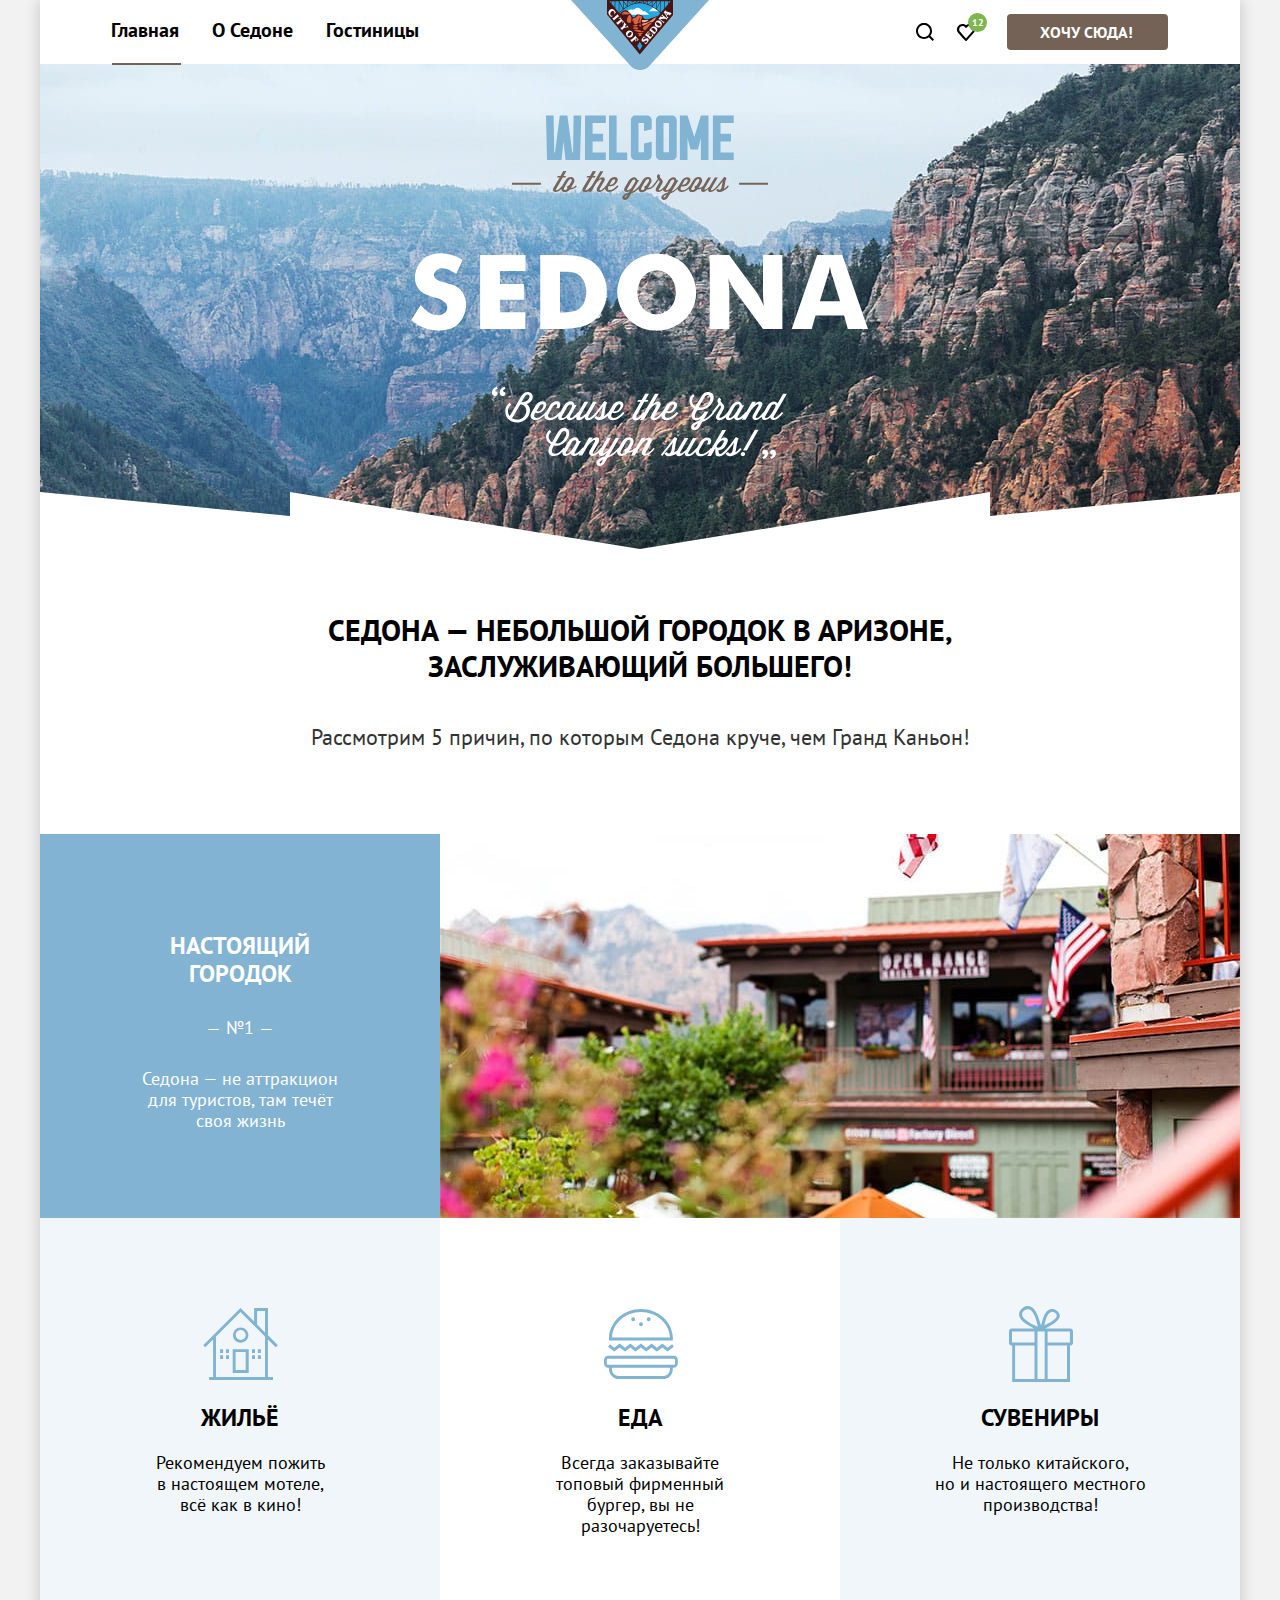
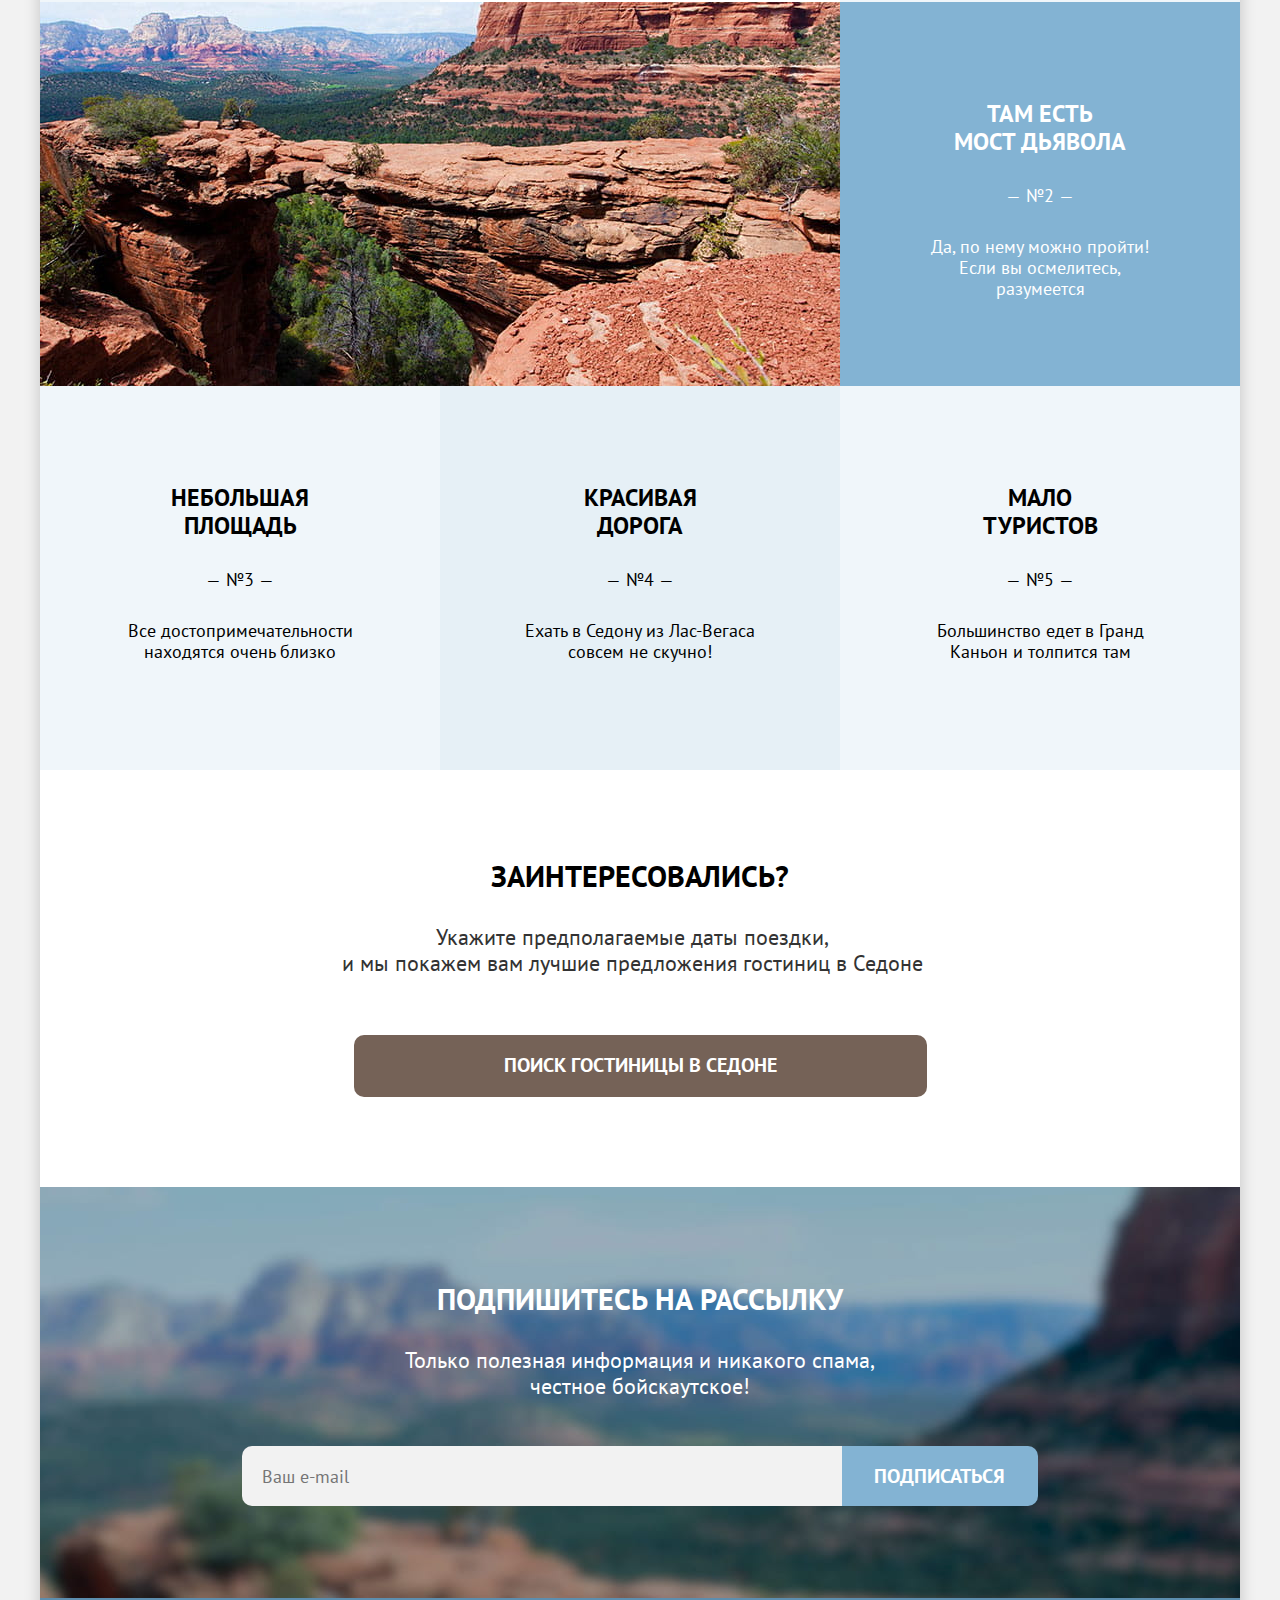
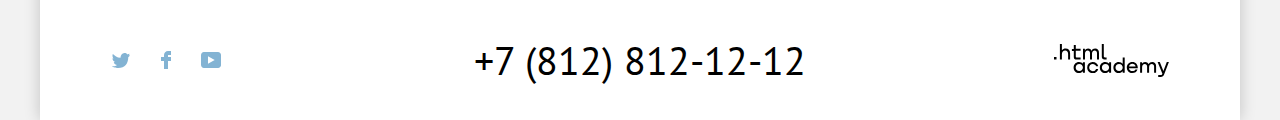
==== commit 0f601228: "Завершаем вёрстку всех компонентов" ====
--- a/index.html
+++ b/index.html
@@ -37,7 +37,7 @@
           </a>
           <!-- Пользовательская навигация -->
           <ul class="navigation-user-list">
-            <li class="navigation-item">
+            <li class="navigation-item navigation-item-seach">
               <a class="navigation-link navigation-user-link" href="#">
                 <svg
                   class="navigation-icon"
@@ -58,7 +58,7 @@
                 <span class="visually-hidden"> Поиск </span>
               </a>
             </li>
-            <li class="navigation-item">
+            <li class="navigation-item navigation-item-favorite">
               <a class="navigation-link navigation-user-link" href="#">
                 <svg
                   class="navigation-icon"
@@ -79,7 +79,8 @@
                 <span class="visually-hidden"> Избранное </span>
                 <span class="favorite-hotels-number">12</span>
               </a>
-              <div class="popover popover-favorite popover-open">
+              <!-- Поповер-Избранное -->
+              <div class="popover popover-favorite popover-close">
                 <div class="popover-content">
                   <h2 class="visually-hidden popover-title">
                     Отели в избранном
@@ -98,7 +99,7 @@
                         <p class="hotel-card-accommodation-type-preview">Мотель</p>
                       </a>  
                       <div class="popover-button-delete">                       
-                        <a class="3 button-delete" href="#">
+                        <a class="button-delete" href="#">
                           <span class="visually-hidden"> Удалить </span>
                         </a>
                       </div>
@@ -406,5 +407,73 @@
         </div>
       </div>
     </footer>
+    <div class="modal-container modal-close">
+      <div class="modal modal-hotel-find">
+        <button class="modal-close-button modal-button">
+          <span class="visually-hidden">Закрыть</span>
+        </button>
+        <section class="modal-content">
+          <h2 class="modal-title">Поиск гостиницы в Седоне</h2>
+          <form class="booking-form" action="https://echo.htmlacademy.ru/" method="post">
+            <p class="field-group booking-check-in">
+              <label for="booking-check-in">Дата заезда:</label>              
+              <input class="booking-check-input" type="text" id="booking-check-in" name="booking-check-in" placeholder="Укажите дату">
+              <span class="notice notice-invalid notice-close">Мы не можем отправить вас в прошлое.</span>
+              <button class="modal-calendar-button modal-button">
+                <span class="visually-hidden">Календарь</span>
+              </button>
+            </p>
+            <p class="field-group booking-check-out">
+              <label for="booking-check-out">Дата выезда:</label>
+              <input class="booking-check-input" type="text" id="booking-check-out" name="booking-check-out" placeholder="Укажите дату">
+              <span class="notice notice-valid notice-close">На эти даты есть свободные номера. Пока есть.</span>
+              <button class="modal-calendar-button modal-button">
+                <span class="visually-hidden">Календарь</span>
+              </button>
+            </p>
+            <div class="booking-guests">
+              <p class="field-group booking-adults">              
+                <label for="booking-adults">Взрослые:</label> 
+                <button class="modal-minus-button modal-button">
+                  <span class="visually-hidden">Уменьшить количество взрослых</span>
+                </button>
+                <input class="booking-guests-input" type="number" id="booking-adults" name="booking-adults" value="2">
+                <button class="modal-plus-button modal-button">
+                  <span class="visually-hidden">Увеличить количество взрослых</span>
+                </button>
+              </p>
+              <p class="field-group booking-children">
+                  <label for="booking-children">Дети:</label> 
+                  <button class="booking-info" type="button">
+                    <span class="visually-hidden">Посмотреть дополнительную информацию</span> 
+                    <div class="tooltip tooltip-info tooltip-close">
+                      <div class="tooltip-content">
+                        <h3 class="visually-hidden">Информационная подсказка</h2>
+                        <p>
+                        Укажите количество детей, которые будут с вами, возраст которых от 6 до 18 лет. Дети до 6 лет размещаются бесплатно.
+                        </p> 
+                      </div>
+                    </div>
+                  </button>
+                  <button class="modal-minus-button modal-button">
+                    <span class="visually-hidden">Уменьшить количество детей</span>
+                  </button>
+                  <input class="booking-guests-input" type="number" id="booking-children" name="booking-children" value="1">
+                  <button class="modal-plus-button modal-button">
+                    <span class="visually-hidden">Увеличить количество взрослых</span>
+                  </button>
+                </p>
+            </div>
+            <button class="button button-blue booking-search" type="submit">Найти</button>
+          </form>
+        </section>
+      </div>
+    </div>
   </body>
 </html>
+
+
+
+
+
+
--- a/css/styles.css
+++ b/css/styles.css
@@ -242,11 +242,11 @@
   padding-bottom: 6px;
 }
 
-.navigation-user-list li:first-child {
+.navigation-item-seach {
   margin-right: 3px;
 }
 
-.navigation-user-list li:nth-child(2) {
+.navigation-item-favorite {
   margin-right: 9px;
 }
 
@@ -510,7 +510,8 @@
 /*Index-Find-hotel-section*/
 .find-hotel {
   text-align: center;
-  padding: 91px 0;
+  padding: 88px 0;
+  padding-bottom: 90px;
 }
 
 .find-hotel-title {
@@ -797,8 +798,8 @@
   box-sizing: border-box;
   border: 3px solid transparent;
   border-radius: 10px;
-  padding-left: 19.5px;
-  padding-right: 19.5px;
+  padding-left: 19px;
+  padding-right: 19px;
   padding-top: 25px;
   padding-bottom: 19px;
 }
@@ -1028,9 +1029,10 @@
 
 .catalog-filter-item {
   padding-left: 2px;
-  margin-bottom: 13.5px;
+  margin-bottom: 13px;
   margin-right: 0;
 }
+
 .catalog-filter-item:last-child {
   margin-bottom: 0;
 }
@@ -1075,8 +1077,8 @@
 }
 
 .control-input:focus-visible + .control-mark {  
-  outline: 3px solid #83B3D3;
-  background: rgba(255, 255, 255, 0.6);
+  outline: 3px solid var(--secondary-background-color);
+  background: rgba(255, 255, 255, 0.6);  
 }
 
 .control-input:disabled + .control-mark {
@@ -1103,7 +1105,7 @@
 .control-input[type="radio"]:checked + .control-mark::before {
   position: absolute;
   top: 5px;
-  left: 5.25px;
+  left: 5px;
   width: 10px;
   height: 10px;
   background-color: var(--control-radio-check);
@@ -1154,7 +1156,8 @@
 }
 
 .catalog-filter-input:focus-visible {
-  box-shadow: 0px 0px 0px 3px var(--input-price-focus);
+  box-shadow: 0px 0px 0px 3px var(--input-price-focus), 
+              inset   0px 0px 0px 3px var(--input-price-focus);
 }
 
 .catalog-filter-input:active { 
@@ -1277,9 +1280,13 @@
   background-color: inherit;
   box-sizing: border-box;
   border-radius: 4px;
-  -webkit-appearance: none;
+  -webkit-appearance: none;  
   -moz-appearance: none;
   appearance: none;
+}
+
+input[type=number] {
+  -moz-appearance:textfield;
 }
 
 .select-control-sorting {
@@ -1435,13 +1442,17 @@
   margin: 0;  
 }
 
+.hotel-stars {
+  grid-column: 4/5;
+  grid-row: 1/2;
+}
+
+
 .hotel-stars.two-stars {
   background-image: url(..//img/catalog/hotels_stars.svg),
                     url(..//img/catalog/hotels_stars.svg);
   background-repeat: no-repeat, no-repeat;
-  background-position: 60px, 85px;
-  grid-column: 4/5;
-  grid-row: 1/2;
+  background-position: 60px, 85px;  
 }
 
 .hotel-stars.three-stars {
@@ -1450,8 +1461,6 @@
                     url(..//img/catalog/hotels_stars.svg);
   background-repeat: no-repeat, no-repeat, no-repeat;
   background-position: 45px, 70px, 95px;
-  grid-column: 4/5;
-  grid-row: 1/2;
 }
 
 .hotel-stars.four-stars {
@@ -1461,8 +1470,6 @@
                     url(..//img/catalog/hotels_stars.svg);
   background-repeat: no-repeat, no-repeat, no-repeat, no-repeat;
   background-position: 35px, 60px, 85px, 108px;
-  grid-column: 4/5;
-  grid-row: 1/2;
 }
 
 .hotel-card-accommodation-type {
@@ -1497,31 +1504,30 @@
 }
 
 /*Catalog-Button-on-hotel-card-to-favorite*/
-.hotel-to-favorite {
+.hotel-favorite-button {
   font-family: inherit;
   display: inline-block;
+  grid-column: 3/4;
+  grid-row: 3/4;
+  margin-right: 360px;
+}
+
+
+.hotel-to-favorite {  
   padding-left: 20px;
   padding-right: 20px;
   padding-top: 6px;
-  padding-bottom: 5px;
-  margin-right: 360px;
-  background-color: var(--secondary-background-color);
-  grid-column: 3/4;
-  grid-row: 3/4;
+  padding-bottom: 5px;  
+  background-color: var(--secondary-background-color);  
 }
 
 /*Catalog-Button-on-hotel-card-in-favorite*/
 .hotel-in-favorite {
-  font-family: inherit;
-  display: inline-block;
   padding-left: 25px;
   padding-right: 25px;
   padding-top: 8px;
   padding-bottom: 8px;
-  margin-right: 360px;
   background-color: var(--favorite-hotels-button-color);
-  grid-column: 3/4;
-  grid-row: 3/4;
 }
 
 .hotel-in-favorite:hover {
@@ -1655,8 +1661,8 @@
 /* Popover */
 .popover {
   position: absolute;
-  top: 50px;
-  left: -187px;
+  top: 49px;
+  left: -180px;
   z-index: 1;
   box-sizing: border-box; 
   padding: 0; 
@@ -1664,15 +1670,14 @@
   font-family: "PT Sans", Arial, sans-serif;
   color: var(--primary-font-color);
   background-color: var(--primary-background-color);
-  min-height: 120px;
-  box-sizing: border-box;
+  min-height: 120px;  
   box-shadow: 0px 25px 50px var(--popover-shadow);
   border-radius: 20px;
+  display: block;
+}
+
+.popover-close {
   display: none;
-}
-
-.popover-open {
-  display: block;
 }
 
 .popover-content {
@@ -1684,9 +1689,8 @@
   content: "";
   width: 20px;
   height: 9px;
-  position: absolute;
   top: -8px;
-  right: 184px;
+  right: 193px;
   background-repeat: no-repeat;
   background-image: url("..//img/popover/popover_triangle.svg");
 }
@@ -1694,24 +1698,29 @@
 .favorite-hotels-preview {
   display: flex;
   flex-direction: column;  
-  padding-top: 15px;
+  padding-top: 13px;
   border: 1px solid var(--view-button-background);
   border-radius: 20px 20px 0 0;
   border-bottom: none;
+  margin-bottom: 17px;
 }
 
 .hotel-card-preview {  
   display: flex;
   flex-direction: row;
-  padding: 0 15px;
+  padding: 0 14px;
   padding-bottom: 0;
-  margin-bottom: 5px;  
+  margin: 0;
+}
+
+.hotel-card-preview:not(:last-child) {
+  margin-bottom: 5px;
 }
 
 .hotel-card-link-preview {  
   display: grid;
   grid-template-columns: 65px 1fr;
-  grid-template-rows: minmax(21px, auto) minmax(21px, auto);    
+  grid-template-rows: minmax(19px, auto) minmax(19px, auto);    
   align-items: center;    
   color: var(--primery-color);
   text-decoration: none; 
@@ -1744,7 +1753,7 @@
   margin: 0;
   font-weight: bold;
   font-size: 18px;
-  line-height: 21px;
+  line-height: 20px;
   grid-column: 2/3;
   grid-row: 1/2;  
   overflow-wrap: break-word;   
@@ -1752,7 +1761,8 @@
 
 .hotel-card-accommodation-type-preview {
   font-size: 16px;
-  line-height: 21px;
+  line-height: 20px;
+  align-self: start;
   grid-column: 2/3;
   grid-row: 2/3;
   margin: 0;
@@ -1768,7 +1778,7 @@
 .button-delete {
   width: 36px;
   height: 36px;
-  background-image: url("..//img/popover/Delete-hotel-from-favorite.svg");
+  background-image: url("..//img/popover/delete_hotel_from_favorite.svg");
   background-repeat: no-repeat;
   background-size: 16px 16px;
   background-position: center;    
@@ -1800,7 +1810,8 @@
   justify-content: center;
   width: 400px;
   max-height: 60px;
-  padding: 20px 20px;
+  padding: 18px 20px;
+  padding-bottom: 21px;
   box-sizing: border-box;
   font-weight: bold;
   font-size: 16px;
@@ -1808,4 +1819,326 @@
   background: var(--find-hotel-button-color);
   border-radius: 0px 0px 20px 20px;
   margin: 0;
+}
+
+/* Modal-window */
+.modal-container {
+  position: fixed;
+  top: 0;
+  left: 0;
+  display: flex;
+  width: 100%;
+  height: 100%;
+  background: rgba(242, 242, 242, 0.8);
+}
+
+.modal-close {
+  display: none;
+}
+
+.modal {
+  position: relative;
+  margin: auto;
+  padding: 62px;
+  padding-left: 66px;
+  padding-bottom: 70px;
+  background-color: #FFFFFF;
+  box-shadow: 0px 25px 50px rgba(0, 0, 0, 0.15);
+  border-radius: 30px;
+  border: none;
+  box-sizing: border-box;  
+}
+
+.modal-hotel-find {
+  width: 715px;  
+}
+
+.modal-content {
+  max-width: 575px;
+  margin: 0;
+}
+
+.modal-button {
+  position: absolute;
+  background-repeat: no-repeat;
+  background-position: center;  
+  border: none;
+  width: 25px;
+  height: 25px;  
+  cursor: pointer;
+  box-sizing: border-box;
+  border-radius: 4px;
+  outline: unset;
+}
+
+.modal-close-button {  
+  padding: 20px;
+  top: 60px;
+  right: 76px;
+  width: 13px;
+  height: 13px;
+  background-color: var(--backing-background); 
+  border-radius: 50%;
+  background-image: url("..//img/modal/modal_close_button.svg"); 
+} 
+
+.modal-close-button:hover {
+  background-color: var(--view-button-background);
+}
+
+.modal-close-button:focus-visible {
+  background-color: var(--view-button-background);
+  outline: 3px solid var(--secondary-background-color);
+}
+
+.modal-close-button:active {
+  background-color: var(--view-button-background);
+  opacity: 0.3;
+}
+
+.modal-title {
+  display: inline-block;
+  font-family: inherit;
+  font-weight: bold;
+  font-size: 30px;
+  line-height: 40px;
+  text-transform: uppercase;
+  margin: 0;
+  margin-bottom: 60px;
+}
+
+.field-group {
+  position: relative;  
+}
+
+.field-group input {
+  max-width: 420px;
+  box-sizing: border-box;
+  background: var(--backing-background);
+  border-radius: 4px;
+  border: none;
+  font-family: inherit;
+  font-weight: bold;
+  font-size: 18px;
+  line-height: 40px;
+  display: flex;
+  align-items: center;
+  color: var(--primary-font-color);
+  padding-left: 19px;
+}
+
+.booking-form {
+  display: flex;
+  flex-direction: column;
+}
+
+.booking-check-in, 
+.booking-check-out {
+  max-width: 575px;
+  display: grid;
+  grid-template-columns: 155px 420px;  
+  grid-template-rows: minmax(50px,1fr);
+  margin-bottom: 40px;
+  margin-top: 0;
+}
+
+.booking-check-out {
+  margin-bottom: 45px;
+}
+
+.booking-check-in label, 
+.booking-check-out label {
+  padding-left: 5px;
+  grid-column: 1/2;
+  grid-row: 1/2;
+}
+
+.booking-check-input {
+  grid-column: 2/3;
+  grid-row: 1/2;
+}
+
+.booking-check-input:hover {
+  background-color: var(--view-button-background);
+}
+
+.booking-check-input:focus-visible {
+  background-color: var(--view-button-background);
+  outline: 3px solid var(--secondary-background-color);
+}
+
+.booking-check-input:not(:placeholder-shown) {
+  background-color: var(--primary-background-color);
+  outline: 2px solid var(--primary-font-color);
+}
+
+.notice {
+  position: absolute;
+  display: flex;
+  min-width: 420px;
+  grid-column: 2/3;
+  grid-row: 2/2;
+  font-size: 16px;
+  line-height: 27px;  
+  margin: 0;
+  padding-left: 5px;
+}
+
+.notice-close {
+  display: none;
+} 
+
+.notice-invalid {
+  color: var(--subscribe-email-invalid);
+}
+
+.booking-guests,
+.booking-guests .field-group {
+  display: flex;
+  flex-direction: row;
+  margin: 0;
+  margin-bottom: 23px;
+}
+
+.field-group label {
+  display: flex;
+  width: 155px;
+  font-family: inherit;
+  font-weight: bold;
+  font-size: 18px;
+  line-height: 40px;
+  margin: 0;
+  align-items: center;
+  word-wrap: break-word;
+  padding-left: 5px;
+}
+
+.booking-children label {
+  width: 54px;
+  margin-right: 43px;
+}
+
+.booking-guests .booking-adults {
+  margin-right: 49px;
+}
+
+input.booking-guests-input {
+  max-width: 133px;  
+  text-align: center;
+  padding-left: 5px;
+}
+
+.booking-guests-input::-webkit-inner-spin-button,
+.booking-guests-input::-webkit-outer-spin-button {
+  appearance: none;
+  margin: 0;
+}
+
+
+.modal-minus-button {  
+  background-image: url(..//img/modal/modal_minus.svg);
+  right: 96px;
+  top: 8px;  
+  opacity: 0.3;
+}
+
+.modal-plus-button {  
+  background-image: url(..//img/modal/modal_plus.svg);
+  right: 14px;
+  top: 8px; 
+  opacity: 0.3;
+}
+
+.modal-minus-button:hover,
+.modal-plus-button:hover {
+  opacity: 1;
+}
+
+.modal-minus-button:focus-visible,
+.modal-plus-button:focus-visible {
+  opacity: 1;
+  outline: 3px solid var(--secondary-background-color);
+}
+
+.modal-minus-button:active,
+.modal-plus-button:active {
+  opacity: 0.2;
+}
+
+.modal-calendar-button {
+  background-image: url(..//img/modal/modal_icon_calendar.svg);  
+  right: 14px;
+  top: 12px;
+  background-color: transparent;
+}
+
+.booking-search {
+  width: 575px;
+  height: 60px;
+  background: var(--secondary-background-color);
+  border-radius: 10px;
+  border: none;
+}
+
+button.booking-info {
+  position: absolute;
+  left: 60px;
+  top: 10px;
+  width: 25px;
+  height: 25px;
+  background: var(--secondary-background-color);
+  border-radius: 50%;
+  border: none;
+  background-image: url(..//img/modal/modal_info.svg);
+  background-repeat: no-repeat;
+  background-position: center;
+}
+
+.button.booking-info:hover {
+  background-color: var(--social-icon-hover);
+}
+
+/* Tooltip */
+.tooltip {  
+  position: absolute;
+  z-index: 1;
+  box-sizing: border-box; 
+  padding: 0; 
+  width: 256px;
+  min-height: 83px;   
+  background-color: #333333;
+  box-shadow: 0px 15px 30px rgba(0, 0, 0, 0.3);
+  border-radius: 10px;
+  display: flex;
+  align-items: center;
+  padding-top: 5px;
+  padding-left: 22px;
+  padding-right: 18px;
+  padding-bottom: 8px;  
+  top: 38px;
+  right: -115px;
+}
+
+.tooltip-close {
+  display: none;
+}
+
+.tooltip-content {
+  font-family: "PT Sans", Arial, sans-serif;
+  height: 100%;
+  font-size: 16px;
+  line-height: 20px;
+  text-align: start;
+  color: #FFFFFF; 
+}
+
+.tooltip::before {
+  position: absolute;
+  content: "";
+  width: 20px;
+  height: 9px;
+  top: -9px;
+  right: 118px;
+  background-repeat: no-repeat;
+  background-image: url("..//img/modal/modal_triangle.svg");
 }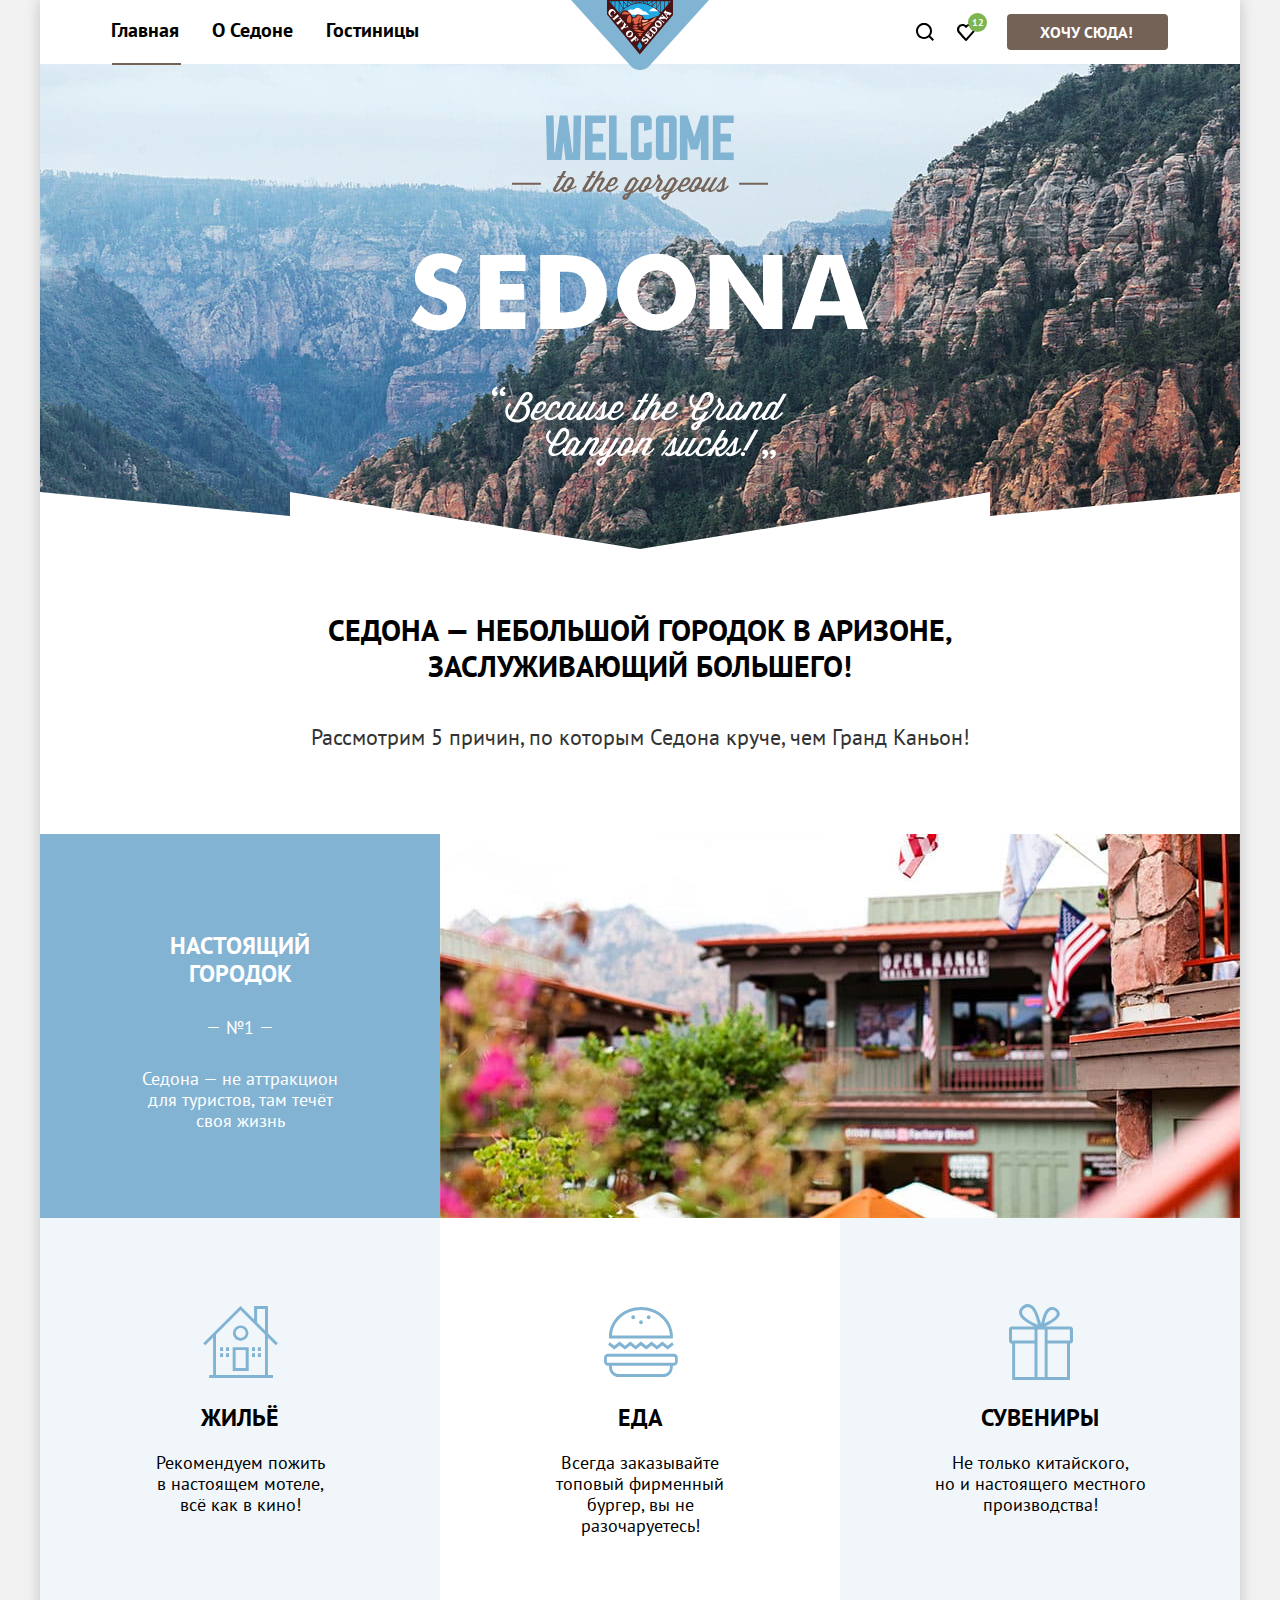
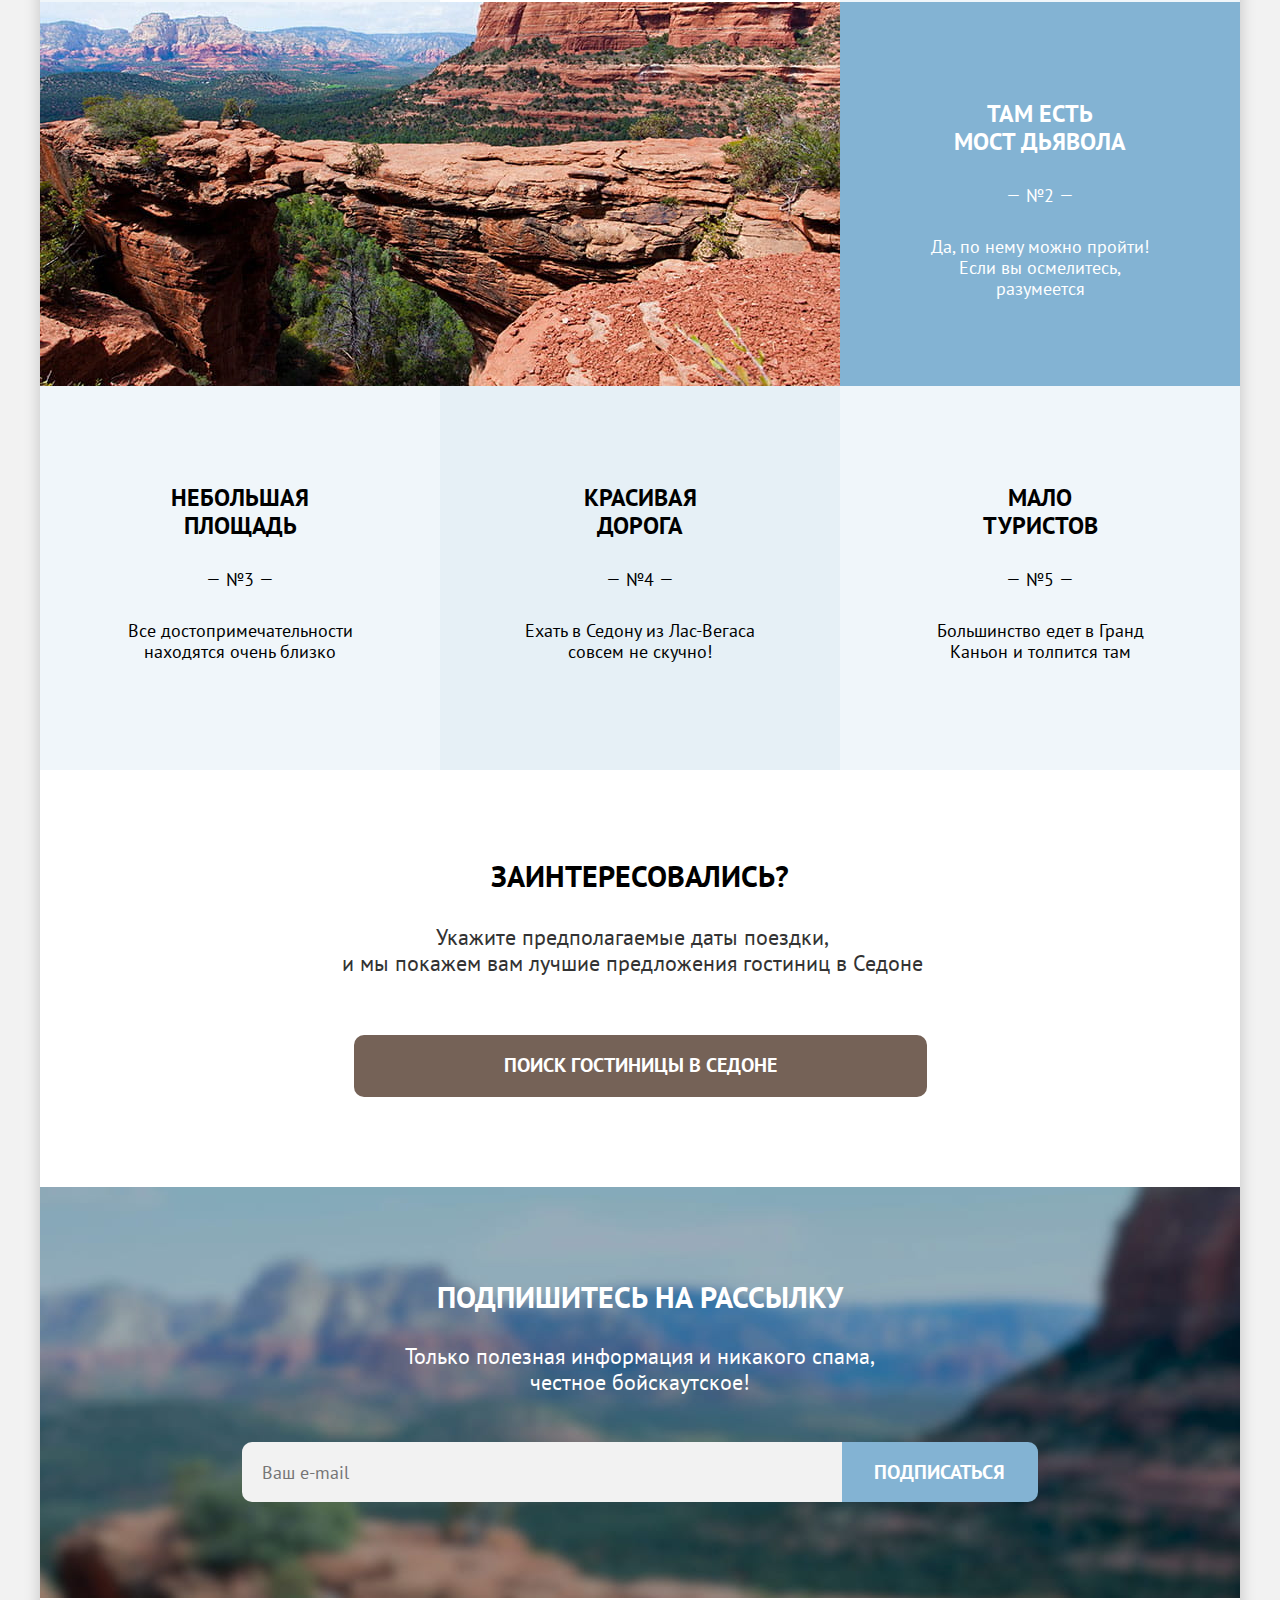
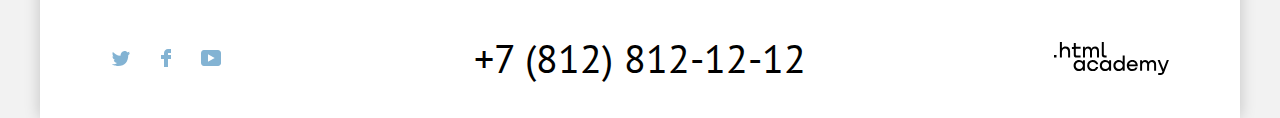
==== commit 80ad365d: "Проект на защиту" ====
--- a/index.html
+++ b/index.html
@@ -415,56 +415,60 @@
         <section class="modal-content">
           <h2 class="modal-title">Поиск гостиницы в Седоне</h2>
           <form class="booking-form" action="https://echo.htmlacademy.ru/" method="post">
-            <p class="field-group booking-check-in">
+            <div class="field-group booking-check">
               <label for="booking-check-in">Дата заезда:</label>              
-              <input class="booking-check-input" type="text" id="booking-check-in" name="booking-check-in" placeholder="Укажите дату">
+              <input class="booking-input booking-check-input" type="text" id="booking-check-in" name="booking-check-in" placeholder="Укажите дату">
               <span class="notice notice-invalid notice-close">Мы не можем отправить вас в прошлое.</span>
               <button class="modal-calendar-button modal-button">
                 <span class="visually-hidden">Календарь</span>
               </button>
-            </p>
-            <p class="field-group booking-check-out">
+            </div>
+            <div class="field-group booking-check booking-check-out">
               <label for="booking-check-out">Дата выезда:</label>
-              <input class="booking-check-input" type="text" id="booking-check-out" name="booking-check-out" placeholder="Укажите дату">
+              <input class="booking-input booking-check-input" type="text" id="booking-check-out" name="booking-check-out" placeholder="Укажите дату">
               <span class="notice notice-valid notice-close">На эти даты есть свободные номера. Пока есть.</span>
               <button class="modal-calendar-button modal-button">
                 <span class="visually-hidden">Календарь</span>
               </button>
-            </p>
+            </div>
             <div class="booking-guests">
-              <p class="field-group booking-adults">              
+              <div class="field-group booking-adults">              
                 <label for="booking-adults">Взрослые:</label> 
                 <button class="modal-minus-button modal-button">
                   <span class="visually-hidden">Уменьшить количество взрослых</span>
                 </button>
-                <input class="booking-guests-input" type="number" id="booking-adults" name="booking-adults" value="2">
+                <input class="booking-input booking-guests-input" type="number" id="booking-adults" name="booking-adults" value="2">
                 <button class="modal-plus-button modal-button">
                   <span class="visually-hidden">Увеличить количество взрослых</span>
                 </button>
-              </p>
-              <p class="field-group booking-children">
-                  <label for="booking-children">Дети:</label> 
+              </div>
+              <div class="field-group booking-children">
+                <label for="booking-children">Дети:</label>
+                <div class="info-tooltip-button">                                     
                   <button class="booking-info" type="button">
-                    <span class="visually-hidden">Посмотреть дополнительную информацию</span> 
-                    <div class="tooltip tooltip-info tooltip-close">
+                      <span class="visually-hidden">Посмотреть дополнительную информацию</span> 
+                  </button>
+                  <div class="tooltip tooltip-info tooltip-close">
                       <div class="tooltip-content">
-                        <h3 class="visually-hidden">Информационная подсказка</h2>
+                        <h3 class="visually-hidden">Информационная подсказка</h3>
                         <p>
                         Укажите количество детей, которые будут с вами, возраст которых от 6 до 18 лет. Дети до 6 лет размещаются бесплатно.
                         </p> 
                       </div>
-                    </div>
-                  </button>
-                  <button class="modal-minus-button modal-button">
+                  </div>
+                </div>
+                <button class="modal-minus-button modal-button">
                     <span class="visually-hidden">Уменьшить количество детей</span>
-                  </button>
-                  <input class="booking-guests-input" type="number" id="booking-children" name="booking-children" value="1">
-                  <button class="modal-plus-button modal-button">
+                </button>
+                <input class="booking-input booking-guests-input" type="number" id="booking-children" name="booking-children" value="1">
+                <button class="modal-plus-button modal-button">
                     <span class="visually-hidden">Увеличить количество взрослых</span>
-                  </button>
-                </p>
-            </div>
-            <button class="button button-blue booking-search" type="submit">Найти</button>
+                </button>
+              </div>
+            </div>
+            <div class="field-group booking-button">
+              <button class="button button-blue booking-search" type="submit">Найти</button>
+            </div>
           </form>
         </section>
       </div>
--- a/css/styles.css
+++ b/css/styles.css
@@ -10,17 +10,17 @@
   --find-hotel-button-color: #756257;
   --find-button-hover: #615048;
   --favorite-hotels-button-color: #7db54f;
-  --favorite-hotels-button-color-focus: #6C9E42;
+  --favorite-hotels-button-color-focus: #6c9e42;
   --backing-background: #f2f2f2;
-  --view-button-background: #e6e6e6;  
+  --view-button-background: #e6e6e6;
   --social-icon-hover: #68a2ca;
   --find-button-active: rgba(255, 255, 255, 0.3);
   --input-price-hover: rgba(255, 255, 255, 0.6);
-  --input-price-focus: #81B3D2;
+  --input-price-focus: #81b3d2;
   --body-box-shadow: rgba(0, 0, 0, 0.2);
   --navigation-user-link-active: rgba(117, 98, 87, 0.3);
-  --subscribe-email-invalid: #ff5757;  
-  --control-radio-check: #3F5E72;
+  --subscribe-email-invalid: #ff5757;
+  --control-radio-check: #3f5e72;
   --range-toggle-focus-shadow: rgba(0, 0, 0, 0.25);
   --range-toggle-active-shadow: rgba(0, 0, 0, 0.4);
   --popover-shadow: rgba(0, 0, 0, 0.15);
@@ -103,7 +103,7 @@
 
 .button-brown:focus-visible {
   outline: 3px solid var(--secondary-background-color);
-  outline-offset: 0;  
+  outline-offset: 0;
 }
 
 .button-brown:active {
@@ -111,14 +111,13 @@
   color: var(--find-button-active);
 }
 
-
 .button-blue:hover {
   background-color: var(--social-icon-hover);
 }
 
 .button-blue:focus-visible {
   outline: 3px solid var(--find-hotel-button-color);
-  outline-offset: 0;  
+  outline-offset: 0;
   background-color: var(--social-icon-hover);
 }
 
@@ -234,7 +233,7 @@
 
 /* User_navigation */
 .navigation-user-list {
-  display: flex;  
+  display: flex;
   margin: 0;
   padding: 0;
   list-style: none;
@@ -387,8 +386,7 @@
   text-transform: uppercase;
   margin: 0 auto;
   padding: 0 200px;
-  margin-bottom: 35px; 
-
+  margin-bottom: 35px;
 }
 
 .advantages-description {
@@ -434,7 +432,7 @@
 
 /* Advantages with icons */
 .advantage-icon {
-  padding-top: 81px;  
+  padding-top: 81px;
 }
 
 .advantage-title.advantage-icon-accommodation,
@@ -455,21 +453,21 @@
   background-position: center;
   position: absolute;
   width: 75px;
-  height: 76px; 
-  top: 7px;
+  height: 76px;
+  top: 5px;
   left: 163px;
 }
 
-.advantage-icon-accommodation::before {  
+.advantage-icon-accommodation::before {
   background-image: url("..//img/index/advantages/icon-accommodation.svg");
 }
 
-.advantage-icon-food::before {    
-  background-image: url("..//img/index/advantages/icon-food.svg");   
-}
-
-.advantage-icon-souvenirs::before {   
-  background-image: url("..//img/index/advantages/icon-souvenirs.svg");    
+.advantage-icon-food::before {
+  background-image: url("..//img/index/advantages/icon-food.svg");
+}
+
+.advantage-icon-souvenirs::before {
+  background-image: url("..//img/index/advantages/icon-souvenirs.svg");
 }
 
 /* Advantages_Numbers */
@@ -482,7 +480,7 @@
 
 .advantage-number {
   margin: 0;
-  position: relative;  
+  position: relative;
   overflow-wrap: break-word;
 }
 
@@ -493,7 +491,6 @@
   line-height: 21px;
   text-transform: uppercase;
   left: -15px;
-  top: 2px;
 }
 
 .advantage-number::after {
@@ -504,7 +501,6 @@
   text-align: center;
   text-transform: uppercase;
   right: -15px;
-  top: 2px;
 }
 
 /*Index-Find-hotel-section*/
@@ -523,7 +519,7 @@
   margin-bottom: 30px;
 }
 
-.find-hotel-description {  
+.find-hotel-description {
   font-size: 22px;
   line-height: 26px;
   text-align: center;
@@ -558,8 +554,8 @@
 
 /*Index-subscribe*/
 .subscribe-index {
-  padding-top: 94px;
-  padding-bottom: 94px;
+  padding-top: 92px;
+  padding-bottom: 96px;
   color: var(--primary-background-color);
   background-color: var(--image-background-spare-color);
   max-height: 411px;
@@ -575,7 +571,11 @@
   text-transform: uppercase;
   padding: 0;
   margin-top: 0;
-  margin-bottom: 30px;
+  margin-bottom: 28px;
+}
+
+.subscribe-title-catalog {
+  margin-bottom: 32px;
 }
 
 .subscribe-description {
@@ -821,7 +821,7 @@
 
 .htmlacademy-link:focus-visible .htmlacademy-icon {
   fill: var(--find-hotel-button-color);
-} 
+}
 
 .htmlacademy-link:active .htmlacademy-icon {
   fill: var(--navigation-user-link-active);
@@ -874,7 +874,7 @@
 
 .breadcrumbs-item {
   display: block;
-  padding: 0;  
+  padding: 0;
 }
 
 .breadcrumbs-item:last-child {
@@ -888,14 +888,14 @@
   color: inherit;
   background-color: inherit;
   background-position: center;
-  text-decoration: none;  
-  margin: 0;  
-  outline: unset;  
+  text-decoration: none;
+  margin: 0;
+  outline: unset;
 }
 
 .breadcrumbs-icon-nav {
   background-image: url("..//img/catalog/icons/nav-link.svg");
-  background-repeat: no-repeat;    
+  background-repeat: no-repeat;
 }
 
 .breadcrumbs-icon-main {
@@ -920,7 +920,7 @@
 }
 
 .breadcrumbs-link:focus-visible {
-  border-color: var(--secondary-background-color) ;
+  border-color: var(--secondary-background-color);
 }
 
 .breadcrumbs-link:hover {
@@ -1076,30 +1076,30 @@
   background: var(--input-price-hover);
 }
 
-.control-input:focus-visible + .control-mark {  
+.control-input:focus-visible + .control-mark {
   outline: 3px solid var(--secondary-background-color);
-  background: rgba(255, 255, 255, 0.6);  
+  background: rgba(255, 255, 255, 0.6);
 }
 
 .control-input:disabled + .control-mark {
   border: 3px solid var(--secondary-background-color);
 }
 
-.control-input[type="checkbox"]:checked + .control-mark::before{
+.control-input[type="checkbox"]:checked + .control-mark::before {
   position: absolute;
   background-image: url(..//img/catalog/icons/accommodation-control-checkbox.svg);
   background-repeat: no-repeat;
   top: 5px;
   left: 4px;
   width: 13px;
-  height: 10px;  
+  height: 10px;
   content: "";
 }
 
 /* Accommodation_Radio*/
 /* Mark */
-.control-input[type="radio"] + .control-mark {  
-  border-radius: 50%; 
+.control-input[type="radio"] + .control-mark {
+  border-radius: 50%;
 }
 
 .control-input[type="radio"]:checked + .control-mark::before {
@@ -1109,10 +1109,9 @@
   width: 10px;
   height: 10px;
   background-color: var(--control-radio-check);
-  border-radius: 50%;  
+  border-radius: 50%;
   content: "";
 }
-
 
 /* Filter_price */
 .filter-price {
@@ -1151,16 +1150,20 @@
   margin: 0;
 }
 
+.catalog-filter-input {
+  -moz-appearance: textfield;
+}
+
 .catalog-filter-input:hover {
   border-color: var(--input-price-hover);
 }
 
 .catalog-filter-input:focus-visible {
-  box-shadow: 0px 0px 0px 3px var(--input-price-focus), 
-              inset   0px 0px 0px 3px var(--input-price-focus);
-}
-
-.catalog-filter-input:active { 
+  box-shadow: 0px 0px 0px 3px var(--input-price-focus),
+    inset 0px 0px 0px 3px var(--input-price-focus);
+}
+
+.catalog-filter-input:active {
   background-color: var(--find-hotel-button-color);
 }
 
@@ -1178,12 +1181,12 @@
   border-radius: 0px 4px 4px 0px;
 }
 
-.catalog-filter-input-min-price,  
+.catalog-filter-input-min-price,
 .catalog-filter-input-max-price {
   position: relative;
 }
 
-.catalog-filter-input-min-price label, 
+.catalog-filter-input-min-price label,
 .catalog-filter-input-max-price label {
   position: absolute;
   top: 20%;
@@ -1266,8 +1269,8 @@
 }
 
 /*sorting-search-results*/
-.sorting-type {  
-  margin-right: 81px; 
+.sorting-type {
+  margin-right: 81px;
   outline: unset;
   border: 0 none;
   position: relative;
@@ -1280,22 +1283,18 @@
   background-color: inherit;
   box-sizing: border-box;
   border-radius: 4px;
-  -webkit-appearance: none;  
+  -webkit-appearance: none;
   -moz-appearance: none;
   appearance: none;
-}
-
-input[type=number] {
-  -moz-appearance:textfield;
 }
 
 .select-control-sorting {
   width: 287px;
   height: 48px;
-  color: var(--secondary-font-color);   
+  color: var(--secondary-font-color);
   padding-left: 19px;
   padding-right: 23px;
-  padding-top: 10px;   
+  padding-top: 10px;
   padding-bottom: 13px;
   font-size: 18px;
   line-height: 23px;
@@ -1308,18 +1307,18 @@
   background-image: url(..//img/catalog/icons/select-control.svg);
   background-repeat: no-repeat;
   width: 12px;
-  height: 7px; 
+  height: 7px;
   background-position: center;
   top: 21px;
   right: 21px;
 }
 
 .hotels-on-page:hover .select-control,
-.sorting-type:hover .select-control {  
-  border-color: var(--secondary-background-color);  
-}
-
-.select-control:focus-visible {  
+.sorting-type:hover .select-control {
+  border-color: var(--secondary-background-color);
+}
+
+.select-control:focus-visible {
   outline: 2px solid var(--secondary-background-color);
 }
 
@@ -1378,11 +1377,11 @@
   min-height: 123px;
   display: grid;
   grid-template-columns: 217px 159px 521px 1fr;
-  grid-template-rows: minmax(30px, auto) minmax(55px, auto) minmax(37px, auto);
+  grid-template-rows: minmax(30px, auto) minmax(54px, auto) minmax(34px, auto);
   padding-top: 29px;
-  padding-bottom: 27px;
+  padding-bottom: 26px;
   color: var(--secondary-font-color);
-  border-bottom: 1px solid var(--view-button-background);  
+  border-bottom: 1px solid var(--view-button-background);
 }
 
 .hotel-card-image {
@@ -1405,7 +1404,7 @@
 
 /*Catalog-hotel-title*/
 .hotel-card-link {
-  display: flex;  
+  display: flex;
   color: var(--primery-color);
   text-decoration: none;
   grid-column: 2/4;
@@ -1414,10 +1413,10 @@
   outline: unset;
 }
 
-.hotel-card-link h3{
-  border-radius: 10px;  
+.hotel-card-link h3 {
+  border-radius: 10px;
   font-family: inherit;
-  font-weight: bold;  
+  font-weight: bold;
   font-size: 24px;
   line-height: 26px;
 }
@@ -1426,7 +1425,7 @@
   color: var(--find-hotel-button-color);
 }
 
-.hotel-card-link:focus-visible h3{
+.hotel-card-link:focus-visible h3 {
   color: var(--find-hotel-button-color);
   outline: 3px solid var(--secondary-background-color);
   border-radius: 10px;
@@ -1439,7 +1438,7 @@
 }
 
 .hotel-card-title {
-  margin: 0;  
+  margin: 0;
 }
 
 .hotel-stars {
@@ -1447,27 +1446,24 @@
   grid-row: 1/2;
 }
 
-
 .hotel-stars.two-stars {
   background-image: url(..//img/catalog/hotels_stars.svg),
-                    url(..//img/catalog/hotels_stars.svg);
+    url(..//img/catalog/hotels_stars.svg);
   background-repeat: no-repeat, no-repeat;
-  background-position: 60px, 85px;  
+  background-position: 60px, 85px;
 }
 
 .hotel-stars.three-stars {
   background-image: url(..//img/catalog/hotels_stars.svg),
-                    url(..//img/catalog/hotels_stars.svg),  
-                    url(..//img/catalog/hotels_stars.svg);
+    url(..//img/catalog/hotels_stars.svg), url(..//img/catalog/hotels_stars.svg);
   background-repeat: no-repeat, no-repeat, no-repeat;
   background-position: 45px, 70px, 95px;
 }
 
 .hotel-stars.four-stars {
   background-image: url(..//img/catalog/hotels_stars.svg),
-                    url(..//img/catalog/hotels_stars.svg), 
-                    url(..//img/catalog/hotels_stars.svg),
-                    url(..//img/catalog/hotels_stars.svg);
+    url(..//img/catalog/hotels_stars.svg), url(..//img/catalog/hotels_stars.svg),
+    url(..//img/catalog/hotels_stars.svg);
   background-repeat: no-repeat, no-repeat, no-repeat, no-repeat;
   background-position: 35px, 60px, 85px, 108px;
 }
@@ -1489,11 +1485,12 @@
 
 /*Catalog-Button-on-hotel-card-more-information*/
 .hotel-card-button {
-  display: inline-block;  
+  min-height: 30px;
+  display: inline-block;
   padding-left: 27px;
   padding-right: 27px;
   padding-top: 8px;
-  padding-bottom: 4px;
+  padding-bottom: 0px;
   margin-right: 8px;
   margin-bottom: 0;
   background-color: var(--find-hotel-button-color);
@@ -1512,13 +1509,12 @@
   margin-right: 360px;
 }
 
-
-.hotel-to-favorite {  
+.hotel-to-favorite {
   padding-left: 20px;
   padding-right: 20px;
   padding-top: 6px;
-  padding-bottom: 5px;  
-  background-color: var(--secondary-background-color);  
+  padding-bottom: 5px;
+  background-color: var(--secondary-background-color);
 }
 
 /*Catalog-Button-on-hotel-card-in-favorite*/
@@ -1583,7 +1579,7 @@
   flex-direction: row;
   flex-wrap: wrap;
   justify-content: center;
-  align-items: center;  
+  align-items: center;
   box-sizing: border-box;
   list-style: none;
   background-color: var(--secondary-background-color);
@@ -1601,7 +1597,7 @@
   line-height: 26px;
   text-transform: uppercase;
   text-decoration: none;
-  color: var(--primary-background-color);    
+  color: var(--primary-background-color);
   box-sizing: border-box;
   border: 3px solid transparent;
   border-radius: 4px;
@@ -1615,7 +1611,7 @@
 
 .pagination-more {
   padding-top: 31px;
-  padding-bottom: 25px;
+  padding-bottom: 28px;
   padding-left: 218px;
   padding-right: 218px;
 }
@@ -1626,8 +1622,8 @@
   background-color: var(--secondary-background-color);
   padding-left: 236px;
   padding-right: 234px;
-  padding-top: 14px;
-  padding-bottom: 14px;
+  padding-top: 9px;
+  padding-bottom: 10px;
   margin: 0;
 }
 
@@ -1649,7 +1645,7 @@
 }
 
 .select-control-pages {
-  min-width: 160px;  
+  min-width: 160px;
   padding-left: 13px;
   padding-right: 15px;
   padding-top: 12px;
@@ -1664,13 +1660,13 @@
   top: 49px;
   left: -180px;
   z-index: 1;
-  box-sizing: border-box; 
-  padding: 0; 
+  box-sizing: border-box;
+  padding: 0;
   width: 400px;
   font-family: "PT Sans", Arial, sans-serif;
   color: var(--primary-font-color);
   background-color: var(--primary-background-color);
-  min-height: 120px;  
+  min-height: 120px;
   box-shadow: 0px 25px 50px var(--popover-shadow);
   border-radius: 20px;
   display: block;
@@ -1678,7 +1674,7 @@
 
 .popover-close {
   display: none;
-}
+} 
 
 .popover-content {
   height: 100%;
@@ -1697,7 +1693,7 @@
 
 .favorite-hotels-preview {
   display: flex;
-  flex-direction: column;  
+  flex-direction: column;
   padding-top: 13px;
   border: 1px solid var(--view-button-background);
   border-radius: 20px 20px 0 0;
@@ -1705,7 +1701,7 @@
   margin-bottom: 17px;
 }
 
-.hotel-card-preview {  
+.hotel-card-preview {
   display: flex;
   flex-direction: row;
   padding: 0 14px;
@@ -1717,13 +1713,13 @@
   margin-bottom: 5px;
 }
 
-.hotel-card-link-preview {  
+.hotel-card-link-preview {
   display: grid;
   grid-template-columns: 65px 1fr;
-  grid-template-rows: minmax(19px, auto) minmax(19px, auto);    
-  align-items: center;    
+  grid-template-rows: minmax(19px, auto) minmax(19px, auto);
+  align-items: center;
   color: var(--primery-color);
-  text-decoration: none; 
+  text-decoration: none;
   outline: unset;
   padding: 7px;
   margin-right: auto;
@@ -1740,12 +1736,11 @@
   opacity: 0.3;
 }
 
-
 .hotel-card-image-preview {
   grid-column: 1/2;
   grid-row: 1/-1;
   display: inline-block;
-  border-radius: 50%;  
+  border-radius: 50%;
 }
 
 .hotel-card-title-preview {
@@ -1755,8 +1750,8 @@
   font-size: 18px;
   line-height: 20px;
   grid-column: 2/3;
-  grid-row: 1/2;  
-  overflow-wrap: break-word;   
+  grid-row: 1/2;
+  overflow-wrap: break-word;
 }
 
 .hotel-card-accommodation-type-preview {
@@ -1766,7 +1761,7 @@
   grid-column: 2/3;
   grid-row: 2/3;
   margin: 0;
-  overflow-wrap: break-word;  
+  overflow-wrap: break-word;
 }
 
 .popover-button-delete {
@@ -1781,10 +1776,10 @@
   background-image: url("..//img/popover/delete_hotel_from_favorite.svg");
   background-repeat: no-repeat;
   background-size: 16px 16px;
-  background-position: center;    
+  background-position: center;
   display: inline-block;
-  opacity: 0.2;  
-  border: 3px solid transparent ;
+  opacity: 0.2;
+  border: 3px solid transparent;
   box-sizing: border-box;
   border-radius: 10px;
   outline: unset;
@@ -1842,15 +1837,15 @@
   padding: 62px;
   padding-left: 66px;
   padding-bottom: 70px;
-  background-color: #FFFFFF;
+  background-color: #ffffff;
   box-shadow: 0px 25px 50px rgba(0, 0, 0, 0.15);
   border-radius: 30px;
   border: none;
-  box-sizing: border-box;  
+  box-sizing: border-box;
 }
 
 .modal-hotel-find {
-  width: 715px;  
+  width: 715px;
 }
 
 .modal-content {
@@ -1861,26 +1856,27 @@
 .modal-button {
   position: absolute;
   background-repeat: no-repeat;
-  background-position: center;  
+  background-position: center;
+  background-color: transparent;
   border: none;
   width: 25px;
-  height: 25px;  
+  height: 25px;
   cursor: pointer;
   box-sizing: border-box;
   border-radius: 4px;
   outline: unset;
 }
 
-.modal-close-button {  
+.modal-close-button {
   padding: 20px;
-  top: 60px;
-  right: 76px;
-  width: 13px;
-  height: 13px;
-  background-color: var(--backing-background); 
+  top: 55px;
+  right: 70px;  
+  width: 53px;
+  height: 53px;
+  background-color: var(--backing-background);
   border-radius: 50%;
-  background-image: url("..//img/modal/modal_close_button.svg"); 
-} 
+  background-image: url("..//img/modal/modal_close_button.svg");
+}
 
 .modal-close-button:hover {
   background-color: var(--view-button-background);
@@ -1908,105 +1904,109 @@
 }
 
 .field-group {
-  position: relative;  
-}
-
-.field-group input {
+  position: relative;
+}
+
+.booking-input {
+  display: flex;
+  align-items: center;
+  padding-left: 19px;
   max-width: 420px;
-  box-sizing: border-box;
-  background: var(--backing-background);
+  min-height: 50px;
+  box-sizing: border-box;  
   border-radius: 4px;
-  border: none;
+  border: none;  
+  background: var(--backing-background);    
+  color: var(--primary-font-color);
+  font-family: inherit;
+  font-weight: bold;
+  font-size: 18px;
+  line-height: 40px;    
+}
+
+.booking-form {
+  display: flex;
+  flex-direction: column;
+}
+
+.booking-check {
+  max-width: 575px;
+  display: grid;
+  grid-template-columns: 155px 420px;
+  grid-template-rows: minmax(50px, 1fr);
+  margin-bottom: 40px;
+  margin-top: 0;
+}
+
+.booking-check-out {
+  margin-bottom: 40px;
+}
+
+.booking-check label {
+  padding-left: 5px;
+  grid-column: 1/2;
+  grid-row: 1/2;
+}
+
+.booking-check-input {
+  grid-column: 2/3;
+  grid-row: 1/2;
+}
+
+.booking-check-input:hover {
+  background-color: var(--view-button-background);
+}
+
+.booking-check-input:focus-visible {
+  background-color: var(--view-button-background);
+  outline: 3px solid var(--secondary-background-color);
+}
+
+.booking-check-input:not(:placeholder-shown) {
+  background-color: var(--primary-background-color);
+  outline: 2px solid var(--primary-font-color);
+}
+
+.notice {
+  position: absolute;
+  display: flex;
+  min-width: 420px;
+  grid-column: 2/3;
+  grid-row: 2/2;
+  font-size: 16px;
+  line-height: 27px;
+  margin: 0;
+  padding-left: 5px;
+}
+
+.notice-close {
+  display: none;
+}
+
+.notice-invalid {
+  color: var(--subscribe-email-invalid);
+}
+
+.booking-guests,
+.booking-guests .field-group {
+  display: flex;
+  flex-direction: row;
+  margin: 0;  
+}
+
+.booking-guests {
+  padding-bottom: 23px;
+  margin-bottom: 15px;
+}
+
+.field-group label {
+  display: flex;
+  width: 155px;
+  box-sizing: border-box;
   font-family: inherit;
   font-weight: bold;
   font-size: 18px;
   line-height: 40px;
-  display: flex;
-  align-items: center;
-  color: var(--primary-font-color);
-  padding-left: 19px;
-}
-
-.booking-form {
-  display: flex;
-  flex-direction: column;
-}
-
-.booking-check-in, 
-.booking-check-out {
-  max-width: 575px;
-  display: grid;
-  grid-template-columns: 155px 420px;  
-  grid-template-rows: minmax(50px,1fr);
-  margin-bottom: 40px;
-  margin-top: 0;
-}
-
-.booking-check-out {
-  margin-bottom: 45px;
-}
-
-.booking-check-in label, 
-.booking-check-out label {
-  padding-left: 5px;
-  grid-column: 1/2;
-  grid-row: 1/2;
-}
-
-.booking-check-input {
-  grid-column: 2/3;
-  grid-row: 1/2;
-}
-
-.booking-check-input:hover {
-  background-color: var(--view-button-background);
-}
-
-.booking-check-input:focus-visible {
-  background-color: var(--view-button-background);
-  outline: 3px solid var(--secondary-background-color);
-}
-
-.booking-check-input:not(:placeholder-shown) {
-  background-color: var(--primary-background-color);
-  outline: 2px solid var(--primary-font-color);
-}
-
-.notice {
-  position: absolute;
-  display: flex;
-  min-width: 420px;
-  grid-column: 2/3;
-  grid-row: 2/2;
-  font-size: 16px;
-  line-height: 27px;  
-  margin: 0;
-  padding-left: 5px;
-}
-
-.notice-close {
-  display: none;
-} 
-
-.notice-invalid {
-  color: var(--subscribe-email-invalid);
-}
-
-.booking-guests,
-.booking-guests .field-group {
-  display: flex;
-  flex-direction: row;
-  margin: 0;
-  margin-bottom: 23px;
-}
-
-.field-group label {
-  display: flex;
-  width: 155px;
-  font-family: inherit;
-  font-weight: bold;
-  font-size: 18px;
-  line-height: 40px;
   margin: 0;
   align-items: center;
   word-wrap: break-word;
@@ -2015,17 +2015,21 @@
 
 .booking-children label {
   width: 54px;
-  margin-right: 43px;
+  margin-right: 48px;
 }
 
 .booking-guests .booking-adults {
-  margin-right: 49px;
-}
-
-input.booking-guests-input {
-  max-width: 133px;  
+  margin-right: 55px;
+}
+
+.booking-guests-input {
+  max-width: 133px;
   text-align: center;
   padding-left: 5px;
+}
+
+.booking-guests-input {
+  -moz-appearance: textfield;
 }
 
 .booking-guests-input::-webkit-inner-spin-button,
@@ -2034,18 +2038,17 @@
   margin: 0;
 }
 
-
-.modal-minus-button {  
+.modal-minus-button {
   background-image: url(..//img/modal/modal_minus.svg);
-  right: 96px;
-  top: 8px;  
+  right: 93px;
+  top: 10px;
   opacity: 0.3;
 }
 
-.modal-plus-button {  
+.modal-plus-button {
   background-image: url(..//img/modal/modal_plus.svg);
-  right: 14px;
-  top: 8px; 
+  right: 11px;
+  top: 10px;
   opacity: 0.3;
 }
 
@@ -2066,10 +2069,14 @@
 }
 
 .modal-calendar-button {
-  background-image: url(..//img/modal/modal_icon_calendar.svg);  
-  right: 14px;
+  background-image: url(..//img/modal/modal_icon_calendar.svg);
+  right: 11px;
   top: 12px;
-  background-color: transparent;
+}
+
+.booking-button {
+  margin: 0;
+  padding-left: 5px;
 }
 
 .booking-search {
@@ -2078,12 +2085,14 @@
   background: var(--secondary-background-color);
   border-radius: 10px;
   border: none;
+  padding-top: 4px;
+  padding-left: 0px;
 }
 
 button.booking-info {
   position: absolute;
-  left: 60px;
-  top: 10px;
+  left: -42px;
+  top: 13px;
   width: 25px;
   height: 25px;
   background: var(--secondary-background-color);
@@ -2098,14 +2107,18 @@
   background-color: var(--social-icon-hover);
 }
 
+.info-tooltip-button {
+  position: relative;
+}
+
 /* Tooltip */
-.tooltip {  
+.tooltip {
   position: absolute;
   z-index: 1;
-  box-sizing: border-box; 
-  padding: 0; 
+  box-sizing: border-box;
+  padding: 0;
   width: 256px;
-  min-height: 83px;   
+  min-height: 83px;
   background-color: #333333;
   box-shadow: 0px 15px 30px rgba(0, 0, 0, 0.3);
   border-radius: 10px;
@@ -2114,14 +2127,14 @@
   padding-top: 5px;
   padding-left: 22px;
   padding-right: 18px;
-  padding-bottom: 8px;  
-  top: 38px;
-  right: -115px;
+  padding-bottom: 8px;
+  top: 53px;
+  right: -97px;
 }
 
 .tooltip-close {
   display: none;
-}
+} 
 
 .tooltip-content {
   font-family: "PT Sans", Arial, sans-serif;
@@ -2129,7 +2142,7 @@
   font-size: 16px;
   line-height: 20px;
   text-align: start;
-  color: #FFFFFF; 
+  color: #ffffff;
 }
 
 .tooltip::before {
@@ -2141,4 +2154,4 @@
   right: 118px;
   background-repeat: no-repeat;
   background-image: url("..//img/modal/modal_triangle.svg");
-}+}
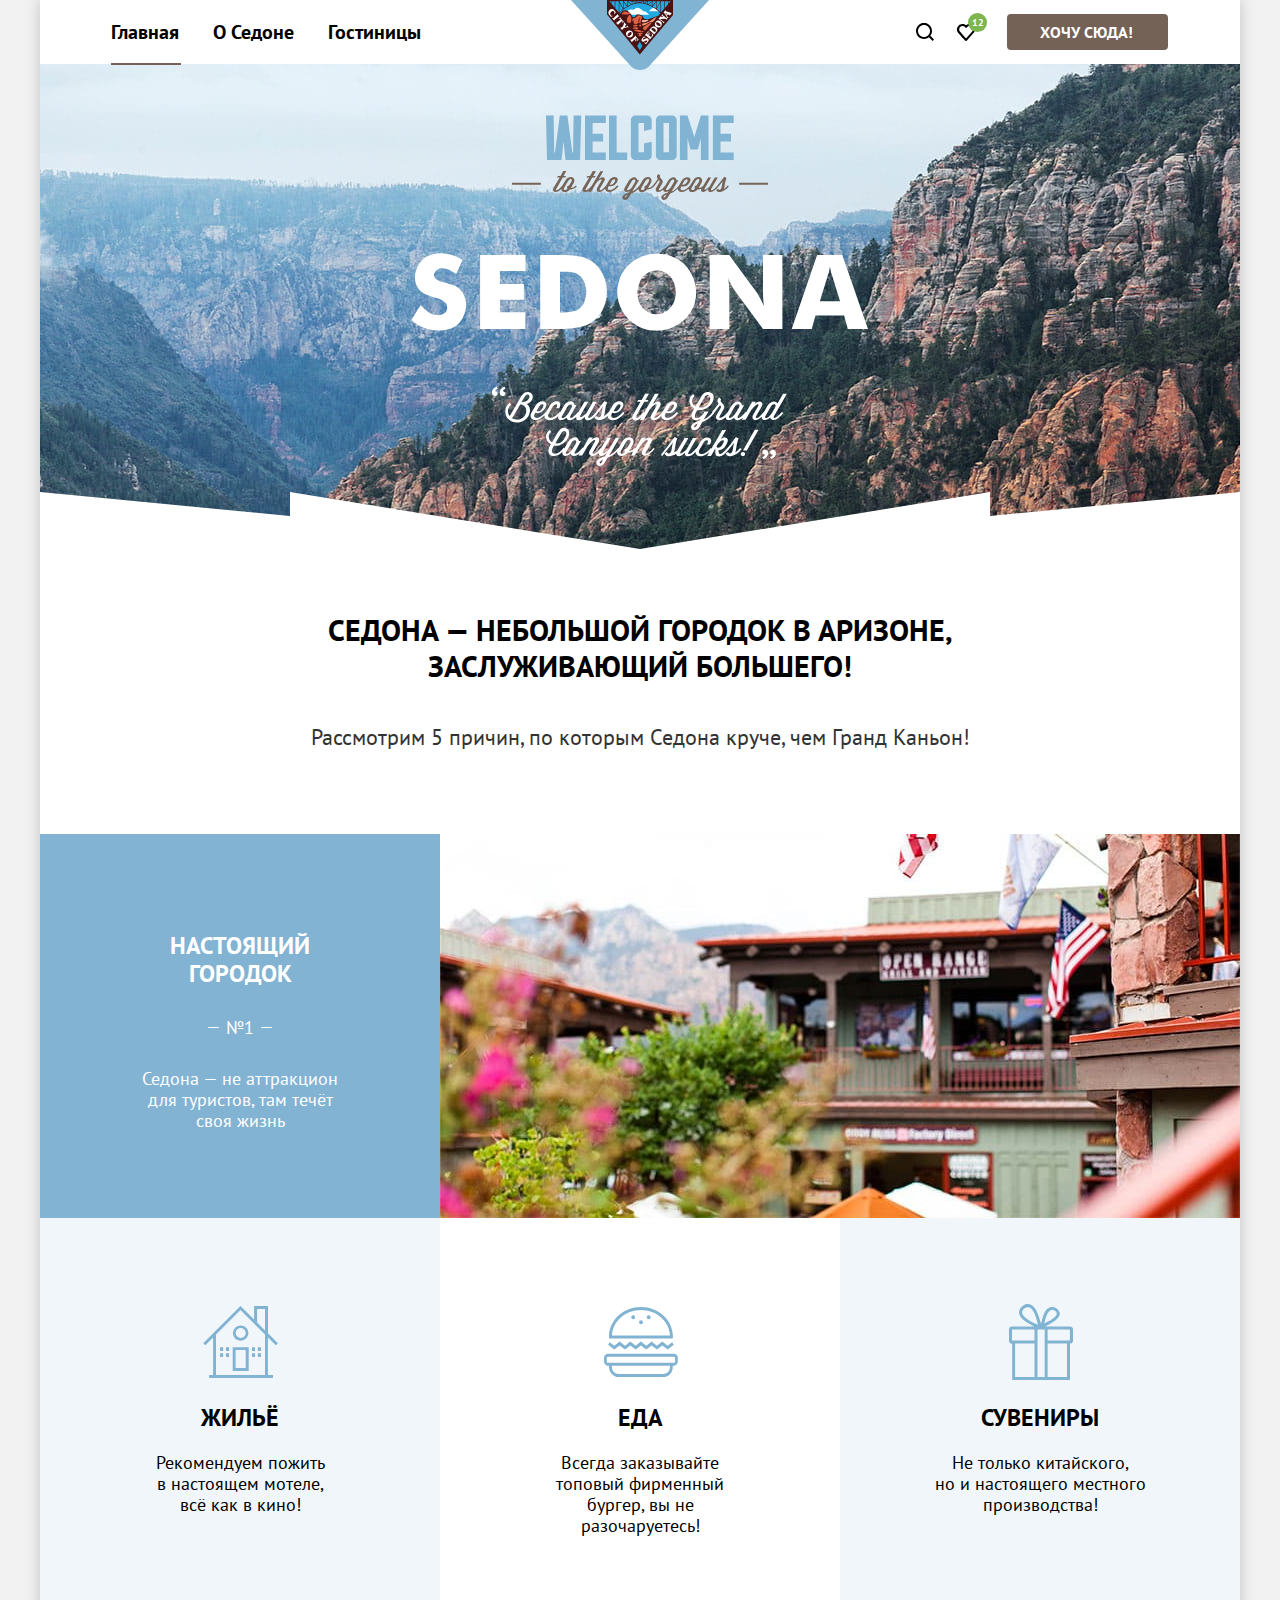
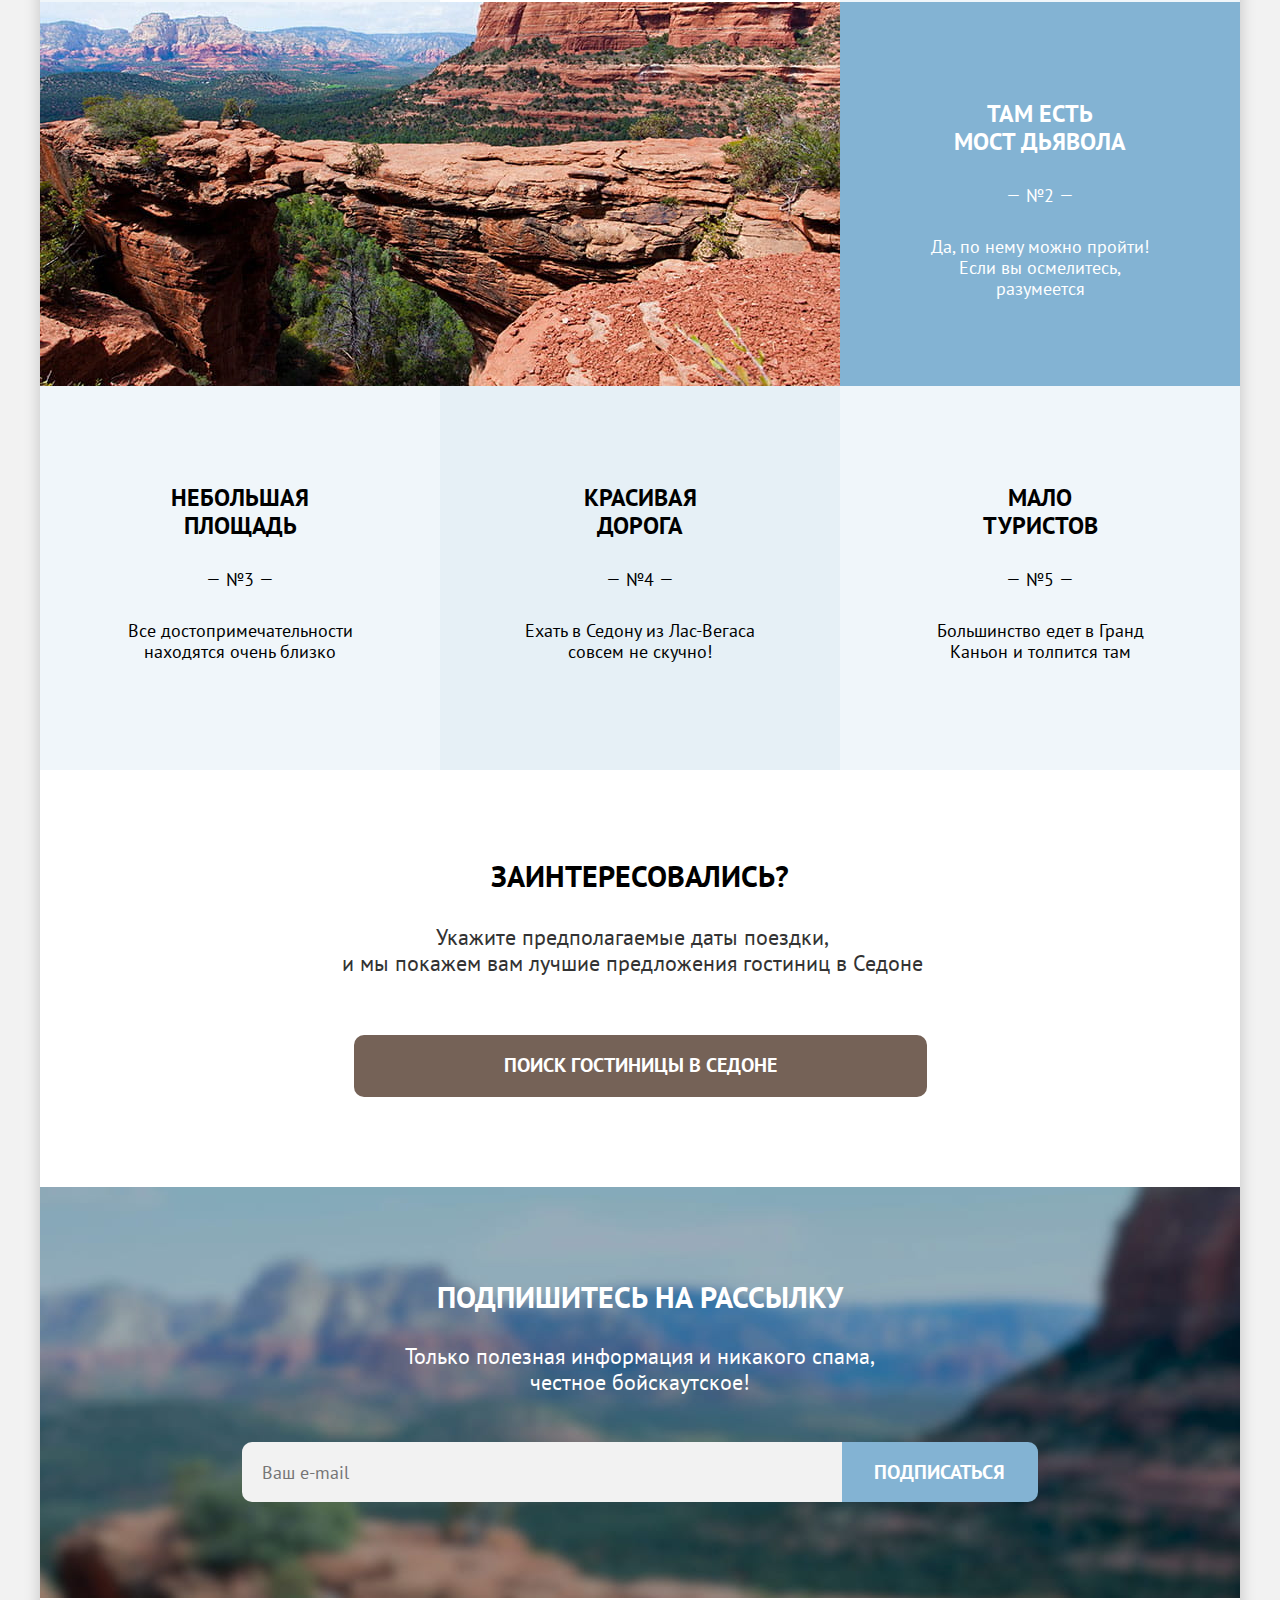
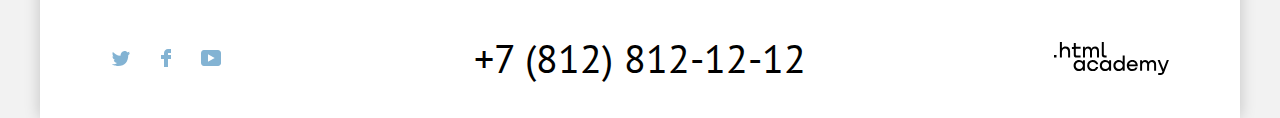
==== commit 98a56999: "Отработка замечаний проверяющего наставника" ====
--- a/index.html
+++ b/index.html
@@ -3,7 +3,8 @@
   <head>
     <meta charset="utf-8" />
     <title>HTML Academy: Седона</title>
-    <link rel="stylesheet" href="css/styles.css" />
+    <link rel="stylesheet" href="css/styles.css" />    
+    <link rel="icon" href="favicon.ico" sizes="any"><!-- 32×32 -->    
   </head>
 
   <body>
@@ -15,8 +16,7 @@
           <ul class="navigation-list">
             <li class="navigation-item">
               <a class="navigation-link navigation-link-current" href="#"
-                >Главная</a
-              >
+                >Главная</a>
             </li>
             <li class="navigation-item">
               <a class="navigation-link" href="about.html">О Седоне</a>
@@ -47,9 +47,9 @@
                   height="18"
                   viewBox="0 0 18 18"
                   fill="none"
-                  xmlns="http://www.w3.org/2000/svg"     
-                  role="img" 
-                  aria-label="Поиск"             
+                  xmlns="http://www.w3.org/2000/svg"
+                  role="img"
+                  aria-label="Поиск"
                 >
                   <path
                     d="m18 16.5-3.7-3.7c1-1.3 1.7-3 1.7-4.9 0-4.4-3.6-8-8-8S0 3.6 0 8c0 4.4 3.6 8 8 8 1.8 0 3.5-.6 4.9-1.7l3.7 3.7 1.4-1.5ZM8 14c-3.3 0-6-2.7-6-6s2.7-6 6-6 6 2.7 6 6-2.7 6-6 6Z"
@@ -69,8 +69,8 @@
                   viewBox="0 0 18 17"
                   fill="none"
                   xmlns="http://www.w3.org/2000/svg"
-                  role="img" 
-                  aria-label="Избранное" 
+                  role="img"
+                  aria-label="Избранное"
                 >
                   <path
                     d="M8.9 17a.9.9 0 0 1-.8-.4c-5.4-6.1-6.7-7.5-7-7.9A5.4 5.4 0 0 1 5.5 0C6.8 0 8 .5 9 1.3a5.46 5.46 0 0 1 9 4.1c0 1.3-.5 2.5-1.3 3.4l-7 7.9c-.2.2-.4.3-.8.3Zm-6-9.5c.3.4 3.5 4 6.1 6.9l6.2-7c.5-.5.7-1.2.7-2 0-1.8-1.5-3.3-3.3-3.3-1 0-2 .5-2.7 1.3-.3.3-.6.4-.9.4-.3 0-.6-.2-.8-.4-.7-.8-1.7-1.3-2.7-1.3-1.8 0-3.3 1.5-3.3 3.3-.1.9.3 1.6.7 2.1-.1 0-.1 0 0 0Z"
@@ -82,54 +82,57 @@
               <!-- Поповер-Избранное -->
               <div class="popover popover-favorite popover-close">
                 <div class="popover-content">
-                  <h2 class="visually-hidden popover-title">
-                    Отели в избранном
-                  </h2>                
+                  <p class="visually-hidden popover-title">Отели в избранном</p>
                   <div class="favorite-hotels-preview">
                     <div class="hotel-card-preview">
                       <a class="hotel-card-link-preview" href="hotel.html">
-                      <img
-                        class="hotel-card-image-preview"
-                        src="img/catalog/hotels/motel_Desert_Quail_Inn.jpg"
-                        width="48"
-                        height="48"
-                        alt="Мотель Desert Quail Inn на фоне окружающего ландшафта"                        
-                      />                     
-                        <h3 class="hotel-card-title-preview">Desert Quail Inn</h3>
-                        <p class="hotel-card-accommodation-type-preview">Мотель</p>
-                      </a>  
-                      <div class="popover-button-delete">                       
+                        <img
+                          class="hotel-card-image-preview"
+                          src="img/catalog/hotels/motel_Desert_Quail_Inn.jpg"
+                          width="48"
+                          height="48"
+                          alt="Мотель Desert Quail Inn на фоне окружающего ландшафта"
+                        />
+                        <p class="hotel-card-title-preview">Desert Quail Inn</p>
+                        <p class="hotel-card-accommodation-type-preview">
+                          Мотель
+                        </p>
+                      </a>
+                      <div class="popover-button-delete">
                         <a class="button-delete" href="#">
                           <span class="visually-hidden"> Удалить </span>
                         </a>
                       </div>
                     </div>
 
-                    <div class="hotel-card-preview">                      
+                    <div class="hotel-card-preview">
                       <a class="hotel-card-link-preview" href="hotel.html">
                         <img
-                        class="hotel-card-image-preview"
-                        src="img/catalog/hotels/apartaments_Villas_at_Poco_Diablo.jpg"
-                        width="48"
-                        height="48"
-                        alt="Горы вблизи апартаментов Villas at Poco Diablo"                        
+                          class="hotel-card-image-preview"
+                          src="img/catalog/hotels/apartaments_Villas_at_Poco_Diablo.jpg"
+                          width="48"
+                          height="48"
+                          alt="Горы вблизи апартаментов Villas at Poco Diablo"
                         />
-                        <h3 class="hotel-card-title-preview">
+                        <p class="hotel-card-title-preview">
                           Villas at Poco Diablo
-                        </h3>
+                        </p>
                         <p class="hotel-card-accommodation-type-preview">
                           Апартаменты
                         </p>
-                      </a>   
-                      <div class="popover-button-delete">                 
+                      </a>
+                      <div class="popover-button-delete">
                         <a class="button button-delete" href="#">
                           <span class="visually-hidden"> Удалить </span>
                         </a>
                       </div>
                     </div>
-                  </div>  
+                  </div>
                   <div class="favorite-all">
-                    <button class="button favorite-all-button button-brown" type="button">
+                    <button
+                      class="button favorite-all-button button-brown"
+                      type="button"
+                    >
                       Все избранные
                     </button>
                   </div>
@@ -137,7 +140,9 @@
               </div>
             </li>
             <li class="navigation-item navigation-item-button">
-              <a class="button button-find-navigation button-brown" href="#">Хочу сюда!</a>
+              <a class="button button-find-navigation button-brown" href="#"
+                >Хочу сюда!</a
+              >
             </li>
           </ul>
         </nav>
@@ -183,19 +188,18 @@
               <img
                 class="advantage-picture"
                 src="img/index/advantages/advantage_real_town.jpg"
-                width="800"
-                height="384"
                 alt="Дома города Седона"
               />
             </div>
             <!-- Жилье/ Еда / Сувениры -->
             <ul class="advantages-list advantage-wrapper">
-              <li class="advantages-item advantage-icon advantage-grey">                          
+              <li class="advantages-item advantage-icon advantage-grey">
                 <h3 class="advantage-title advantage-icon-accommodation">
                   Жильё
                 </h3>
                 <p class="advantage-description">
-                  Рекомендуем пожить в&nbsp;настоящем мотеле, всё&nbsp;как&nbsp;в кино!
+                  Рекомендуем пожить в&nbsp;настоящем мотеле,
+                  всё&nbsp;как&nbsp;в кино!
                 </p>
               </li>
               <li class="advantages-item advantage-icon">
@@ -210,7 +214,8 @@
                   Сувениры
                 </h3>
                 <p class="advantage-description">
-                  Не только китайского, но&nbsp;и&nbsp;настоящего местного производства!
+                  Не только китайского, но&nbsp;и&nbsp;настоящего местного
+                  производства!
                 </p>
               </li>
             </ul>
@@ -220,8 +225,6 @@
             <img
               class="advantage-picture"
               src="img/index/advantages/advantage_devil_bridge.jpg"
-              width="800"
-              height="384"
               alt="Мост дьявола города Седона"
             />
             <div class="advantage-blue advantages-item">
@@ -270,10 +273,12 @@
       <section class="find-hotel">
         <h2 class="find-hotel-title">Заинтересовались?</h2>
         <p class="find-hotel-description">
-          Укажите предполагаемые даты поездки,<br> и мы покажем вам лучшие
-          предложения гостиниц в Седоне
+          Укажите предполагаемые даты поездки,<br />
+          и мы покажем вам лучшие предложения гостиниц в Седоне
         </p>
-        <a href="#" class="button-find button button-brown">Поиск гостиницы в Седоне</a>
+        <a href="#" class="button-find button button-brown"
+          >Поиск гостиницы в Седоне</a
+        >
       </section>
       <!-- Подписка -->
       <section class="subscribe subscribe-index">
@@ -285,13 +290,15 @@
           <label for="subscribe-email" class="visually-hidden"
             >Введите e-mail</label
           >
+          <!-- Чтобы стилизовать input для поведения при ошибке ввода необходимо добавить ему класс "subscribe-email-invalid" -->
           <input
             class="subscribe-email"
             id="subscribe-email"
             type="email"
             name="subscribe-email"
-            placeholder="Ваш e-mail"            
-          />
+            placeholder="Ваш e-mail"
+            required=""
+          />          
           <button
             class="subscribe-button button button-blue"
             type="submit"
@@ -321,8 +328,8 @@
                   viewBox="0 0 18 15"
                   fill="none"
                   xmlns="http://www.w3.org/2000/svg"
-                  role="img" 
-                  aria-label="Твиттер" 
+                  role="img"
+                  aria-label="Твиттер"
                 >
                   <path
                     d="M11.6.2c1.8-.5 3.2.3 3.8 1.2.7-.2 1.4-.5 2.1-.7 0 .9-.6 1.5-.9 1.8.7.1 1.4-.6 1.4-.6-.2 1-1.1 1.8-1.7 2C16.1 10.7 13 15.1 5.7 15h-.5c-.4 0-4.4-.5-5.2-1.9 2.4.2 4.1-.4 5-1.2-1-.3-2.9-.4-3.2-2.9.4.1.6.2 1.3.1C1.8 8.3.4 7.5.5 5.3c.3.3 1.1.5 1.4.5C1.1 5.6-.2 2.5.9.9c1.9 1.9 4 3.6 7.6 3.8C8.7 2.3 9.7.8 11.6.2Z"
@@ -345,8 +352,8 @@
                   viewBox="0 0 10 18"
                   fill="none"
                   xmlns="http://www.w3.org/2000/svg"
-                  role="img" 
-                  aria-label="Фэйсбук" 
+                  role="img"
+                  aria-label="Фэйсбук"
                 >
                   <path
                     d="M7 0C4.8 0 3 1.8 3 4v2H0v4h3v8h4v-8h3V6H7V4h3V0H7Z"
@@ -369,7 +376,7 @@
                   viewBox="0 0 20 16"
                   fill="none"
                   xmlns="http://www.w3.org/2000/svg"
-                  role="img" 
+                  role="img"
                   aria-label="Ютуб"
                 >
                   <path
@@ -394,7 +401,7 @@
                 viewBox="0 0 115 33"
                 fill="none"
                 xmlns="http://www.w3.org/2000/svg"
-                role="img" 
+                role="img"
                 aria-label="HTML Academy"
               >
                 <path
@@ -414,60 +421,108 @@
         </button>
         <section class="modal-content">
           <h2 class="modal-title">Поиск гостиницы в Седоне</h2>
-          <form class="booking-form" action="https://echo.htmlacademy.ru/" method="post">
+          <form
+            class="booking-form"
+            action="https://echo.htmlacademy.ru/"
+            method="post"
+          >
             <div class="field-group booking-check">
-              <label for="booking-check-in">Дата заезда:</label>              
-              <input class="booking-input booking-check-input" type="text" id="booking-check-in" name="booking-check-in" placeholder="Укажите дату">
-              <span class="notice notice-invalid notice-close">Мы не можем отправить вас в прошлое.</span>
+              <label for="booking-check-in">Дата заезда:</label>
+              <input
+                class="booking-input booking-check-input"
+                type="text"
+                id="booking-check-in"
+                name="booking-check-in"
+                placeholder="Укажите дату"
+              />
+              <!-- Для отображения сообщений необходимо добавить класс "notice-open" у span ниже. Так же реализован вавод сообщения по booking-check-input:invalid -->
+              <span class="notice notice-invalid"
+                >Мы не можем отправить вас в прошлое.</span
+              >
               <button class="modal-calendar-button modal-button">
                 <span class="visually-hidden">Календарь</span>
               </button>
             </div>
             <div class="field-group booking-check booking-check-out">
               <label for="booking-check-out">Дата выезда:</label>
-              <input class="booking-input booking-check-input" type="text" id="booking-check-out" name="booking-check-out" placeholder="Укажите дату">
-              <span class="notice notice-valid notice-close">На эти даты есть свободные номера. Пока есть.</span>
+              <input
+                class="booking-input booking-check-input"
+                type="text"
+                id="booking-check-out"
+                name="booking-check-out"
+                placeholder="Укажите дату"
+              />
+              <!-- Для отображения сообщений необходимо добавить класс "notice-open" у span ниже -->
+              <span class="notice notice-valid"
+                >На эти даты есть свободные номера. Пока есть.</span
+              >
               <button class="modal-calendar-button modal-button">
                 <span class="visually-hidden">Календарь</span>
               </button>
             </div>
             <div class="booking-guests">
-              <div class="field-group booking-adults">              
-                <label for="booking-adults">Взрослые:</label> 
+              <div class="field-group booking-adults">
+                <label for="booking-adults">Взрослые:</label>
                 <button class="modal-minus-button modal-button">
-                  <span class="visually-hidden">Уменьшить количество взрослых</span>
+                  <span class="visually-hidden"
+                    >Уменьшить количество взрослых</span
+                  >
                 </button>
-                <input class="booking-input booking-guests-input" type="number" id="booking-adults" name="booking-adults" value="2">
+                <input
+                  class="booking-input booking-guests-input"
+                  type="number"
+                  id="booking-adults"
+                  name="booking-adults"
+                  value="2"
+                />
                 <button class="modal-plus-button modal-button">
-                  <span class="visually-hidden">Увеличить количество взрослых</span>
+                  <span class="visually-hidden"
+                    >Увеличить количество взрослых</span
+                  >
                 </button>
               </div>
               <div class="field-group booking-children">
                 <label for="booking-children">Дети:</label>
-                <div class="info-tooltip-button">                                     
+                <div class="info-tooltip-button">
                   <button class="booking-info" type="button">
-                      <span class="visually-hidden">Посмотреть дополнительную информацию</span> 
+                    <span class="visually-hidden"
+                      >Посмотреть дополнительную информацию</span
+                    >
                   </button>
-                  <div class="tooltip tooltip-info tooltip-close">
-                      <div class="tooltip-content">
-                        <h3 class="visually-hidden">Информационная подсказка</h3>
-                        <p>
-                        Укажите количество детей, которые будут с вами, возраст которых от 6 до 18 лет. Дети до 6 лет размещаются бесплатно.
-                        </p> 
-                      </div>
+                  <div class="tooltip tooltip-info">
+                    <div class="tooltip-content">
+                      <h3 class="visually-hidden">Информационная подсказка</h3>
+                      <p>
+                        Укажите количество детей, которые будут с вами, возраст
+                        которых от 6 до 18 лет. Дети до 6 лет размещаются
+                        бесплатно.
+                      </p>
+                    </div>
                   </div>
                 </div>
                 <button class="modal-minus-button modal-button">
-                    <span class="visually-hidden">Уменьшить количество детей</span>
+                  <span class="visually-hidden"
+                    >Уменьшить количество детей</span
+                  >
                 </button>
-                <input class="booking-input booking-guests-input" type="number" id="booking-children" name="booking-children" value="1">
+                <input
+                  class="booking-input booking-guests-input"
+                  type="number"
+                  id="booking-children"
+                  name="booking-children"
+                  value="1"
+                />
                 <button class="modal-plus-button modal-button">
-                    <span class="visually-hidden">Увеличить количество взрослых</span>
+                  <span class="visually-hidden"
+                    >Увеличить количество взрослых</span
+                  >
                 </button>
               </div>
             </div>
             <div class="field-group booking-button">
-              <button class="button button-blue booking-search" type="submit">Найти</button>
+              <button class="button button-blue booking-search" type="submit">
+                Найти
+              </button>
             </div>
           </form>
         </section>
@@ -475,9 +530,3 @@
     </div>
   </body>
 </html>
-
-
-
-
-
-
--- a/css/styles.css
+++ b/css/styles.css
@@ -169,7 +169,7 @@
 .navigation-list {
   width: 468px;
   display: grid;
-  grid-template-columns: repeat(4, max-content);
+  grid-template-columns: repeat(4, max-content);    
   gap: 16px;
   margin: 0;
   padding: 0;
@@ -181,7 +181,7 @@
   display: flex;
   align-self: center;
   justify-self: center;
-  padding: 0;
+  padding: 10px 0;
   box-sizing: border-box;
   position: relative;
 }
@@ -198,8 +198,7 @@
   color: inherit;
   text-decoration: none;
   margin: 0;
-  padding: 4px 6px;
-  padding-top: 0;
+  padding: 5px 7px;
   padding-left: 5px;
   border: 3px solid transparent;
   border-radius: 10px;
@@ -208,9 +207,9 @@
 
 .navigation-link-current::before {
   position: absolute;
-  right: 4px;
-  bottom: -18px;
-  left: 6px;
+  right: 5px;
+  bottom: -15px;
+  left: 5px;
   height: 2px;
   background-color: var(--find-hotel-button-color);
   content: "";
@@ -427,7 +426,8 @@
 }
 
 .advantage-picture {
-  display: inline-block;
+  display: block;
+  object-fit: cover;
 }
 
 /* Advantages with icons */
@@ -560,7 +560,7 @@
   background-color: var(--image-background-spare-color);
   max-height: 411px;
   background-image: url("../img/index/subscribe_index_background.jpg");
-  background-size: 100% auto;
+  background-size: cover;
   background-repeat: no-repeat;
 }
 
@@ -599,17 +599,18 @@
   padding: 0 20px;
   border: none;
   margin: 0;
+  margin-right: 0px;
   box-sizing: border-box;
   font-family: inherit;
   font-size: 18px;
   line-height: 26px;
   background-color: var(--backing-background);
   border-radius: 10px 0px 0px 10px;
-  outline: unset;
+  outline: none;
   border: none;
 }
 
-.subscribe-email-catalog {
+.subscribe-email-catalog[required] {
   background-color: var(--backing-background);
 }
 
@@ -626,28 +627,33 @@
   outline: unset;
 }
 
+
+
 .subscribe-email:hover {
   background-color: var(--view-button-background);
 }
 
 .subscribe-email:focus-visible {
   background-color: var(--view-button-background);
-  border: 3px solid var(--secondary-background-color);
+  outline: 3px solid var(--secondary-background-color);
+  z-index: 1;
 }
 
 .subscribe-email:not(:placeholder-shown) {
   background-color: var(--primary-background-color);
-  border: 2px solid var(--primary-font-color);
-}
-
-.subscribe-email:invalid {
-  background-color: var(--primary-background-color);
-  border: 2px solid var(--subscribe-email-invalid);
+  outline: 2px solid var(--primary-font-color);
+  z-index: 1;
 }
 
 .subscribe-email:disabled {
   background-color: var(--advantage-background-grey);
 }
+
+.subscribe-email-invalid:not(:placeholder-shown) {
+  background-color: var(--primary-background-color);
+  outline: 2px solid var(--subscribe-email-invalid);
+  z-index: 1;
+} 
 
 /*Footer*/
 .page-footer {
@@ -833,7 +839,7 @@
   color: var(--primary-background-color);
   background-color: var(--image-background-spare-color);
   background-image: url("../img/catalog/catalog-background.jpg");
-  background-size: 100% auto;
+  background-size: cover;
   background-repeat: no-repeat;
   margin-bottom: 44px;
   box-sizing: border-box;
@@ -1969,7 +1975,7 @@
 
 .notice {
   position: absolute;
-  display: flex;
+  display: none;
   min-width: 420px;
   grid-column: 2/3;
   grid-row: 2/2;
@@ -1979,8 +1985,12 @@
   padding-left: 5px;
 }
 
-.notice-close {
-  display: none;
+.booking-check-input:invalid + .notice-invalid {
+  display: flex;
+}
+
+.notice-open {
+  display: flex;
 }
 
 .notice-invalid {
@@ -2103,7 +2113,7 @@
   background-position: center;
 }
 
-.button.booking-info:hover {
+button.booking-info:hover {
   background-color: var(--social-icon-hover);
 }
 
@@ -2122,7 +2132,7 @@
   background-color: #333333;
   box-shadow: 0px 15px 30px rgba(0, 0, 0, 0.3);
   border-radius: 10px;
-  display: flex;
+  display: none;
   align-items: center;
   padding-top: 5px;
   padding-left: 22px;
@@ -2132,8 +2142,8 @@
   right: -97px;
 }
 
-.tooltip-close {
-  display: none;
+button.booking-info:hover + .tooltip{
+  display: flex;
 } 
 
 .tooltip-content {
@@ -2142,7 +2152,7 @@
   font-size: 16px;
   line-height: 20px;
   text-align: start;
-  color: #ffffff;
+  color: var(--primary-background-color);
 }
 
 .tooltip::before {
